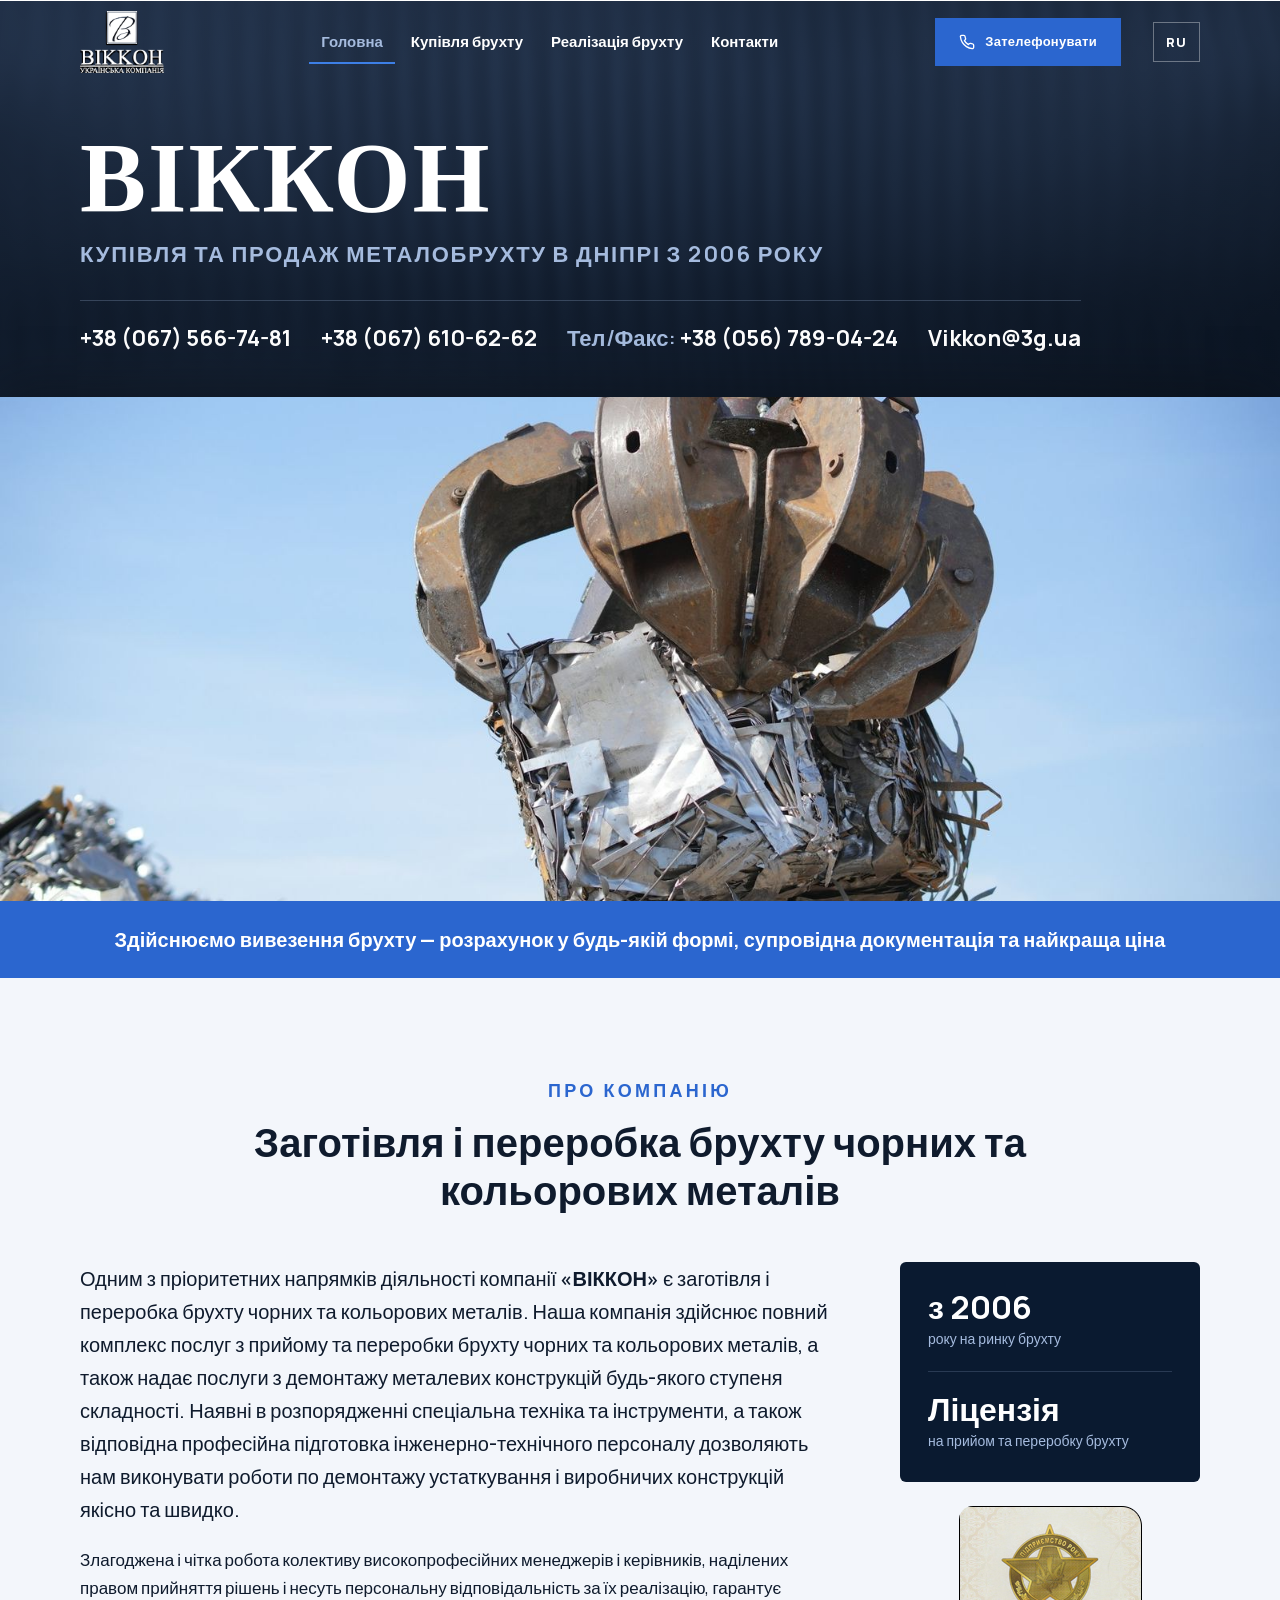
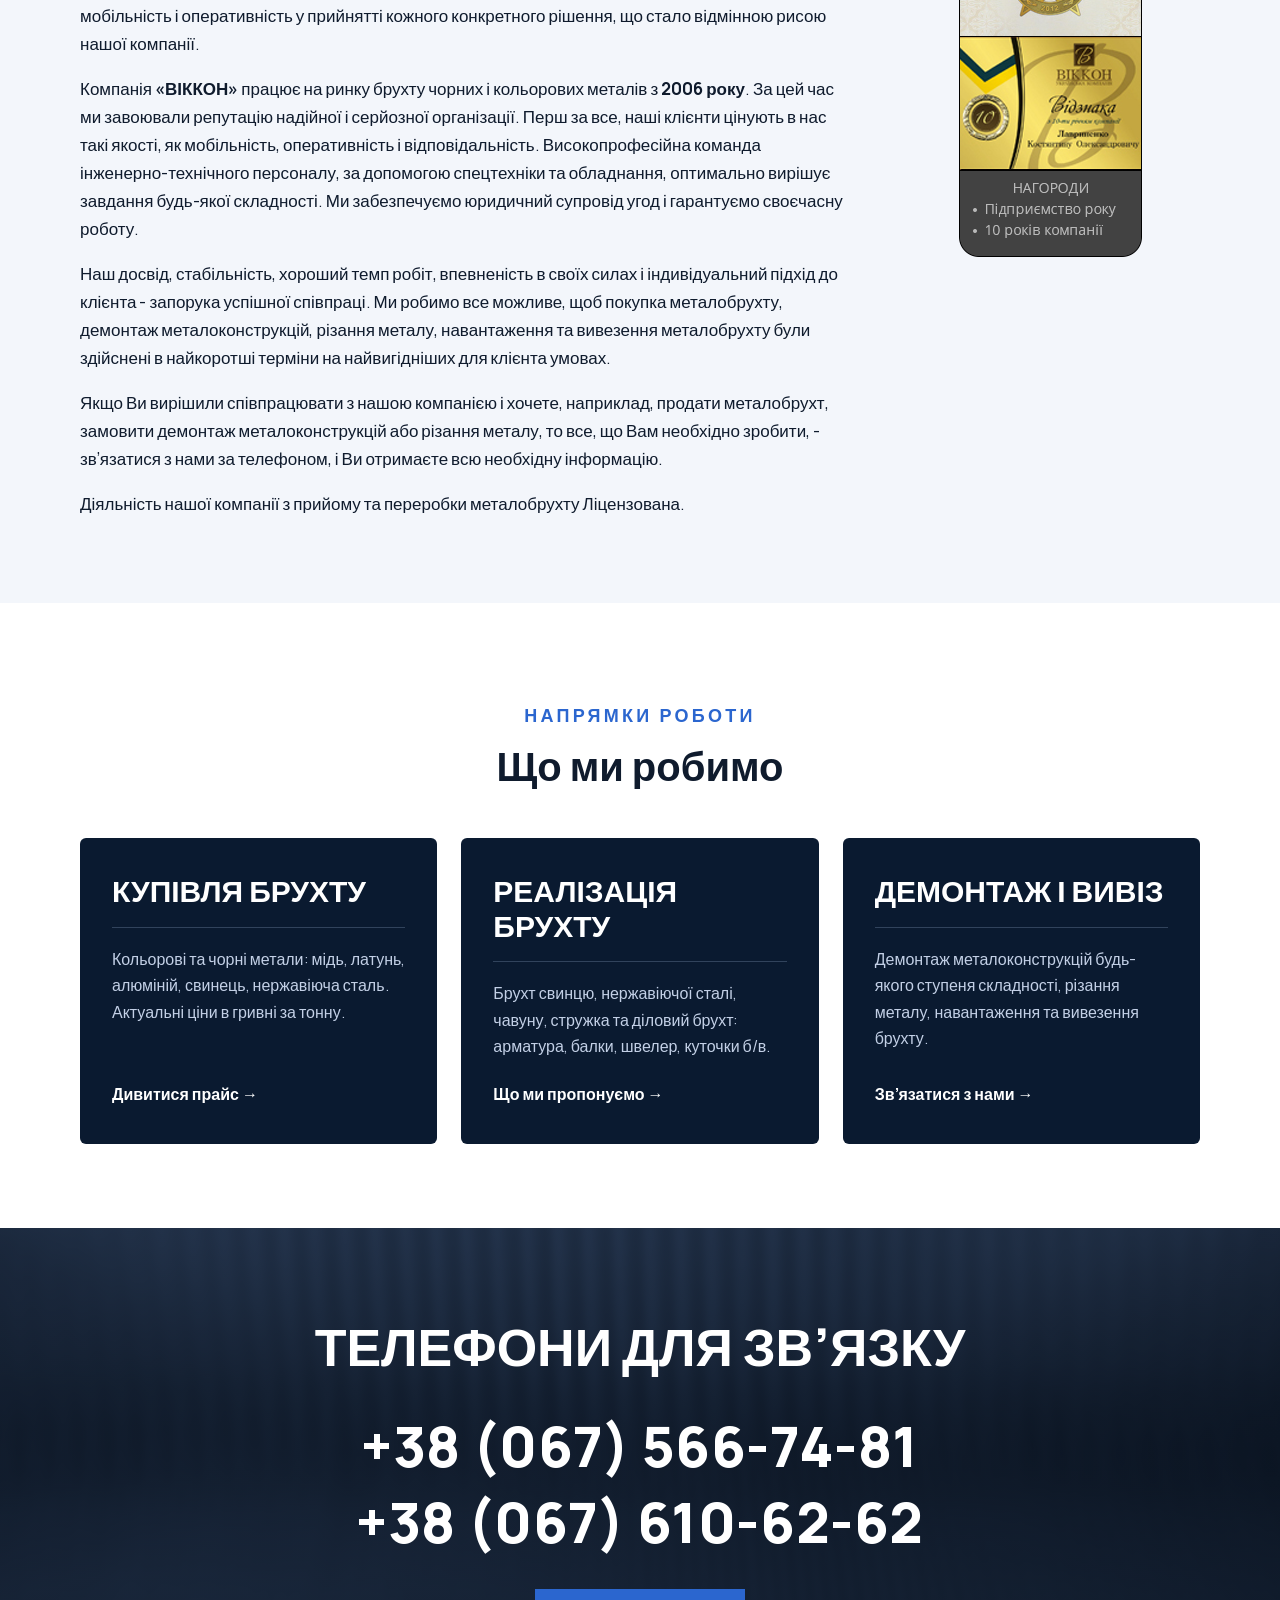
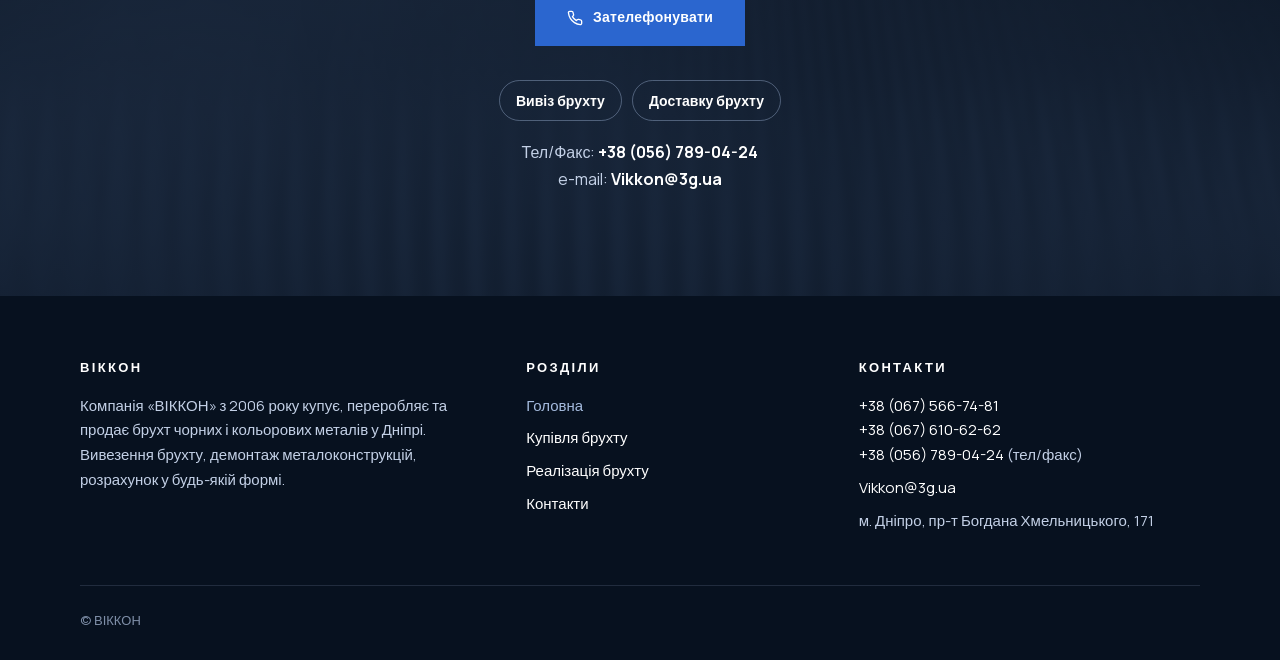
==== index.html @ 7066881e "Новый дизайн сайта и русская версия - Тёмно-синяя шапка и первый экран на всю высоту окна, металличе" ====
<!DOCTYPE html>
<html lang="uk">
<head>
	<meta charset="utf-8">
	<meta name="viewport" content="width=device-width, initial-scale=1, viewport-fit=cover">
	<meta name="theme-color" content="#07111f">
	<title>Купівля та продаж металобрухту в Дніпрі - компанія «ВІККОН» - Vikkon</title>
	<meta name="description" content="Компанія «ВІККОН» з 2006 року купує, переробляє та продає брухт чорних і кольорових металів у Дніпрі. Вивезення брухту, демонтаж металоконструкцій, розрахунок у будь-якій формі.">
	<link rel="alternate" hreflang="uk" href="./">
	<link rel="alternate" hreflang="ru" href="rus/">
	<link rel="icon" href="favicon.ico" type="image/x-icon">
	<link rel="preload" href="assets/fonts/manrope-cyrillic.woff2" as="font" type="font/woff2" crossorigin>
	<link rel="stylesheet" href="assets/css/style.css">
	<script>document.documentElement.classList.add('js');</script>
	<script src="assets/js/site.js" defer></script>
	<script src="assets/js/slideshow.js" defer></script>
</head>
<body id="top">
	<a class="skip-link" href="#content">Перейти до змісту</a>

	<header class="site-header">
		<div class="container nav">
			<a class="brand" href="./" title="Головна">
				<img src="assets/img/theme/logo-hd.png" width="476" height="352" alt="ВІККОН — на головну">
			</a>
			<nav class="site-nav" id="site-nav" aria-label="Головне меню">
				<ul>
					<li><a href="./" aria-current="page">Головна</a></li>
					<li><a href="ru/buy_scrap/">Купівля брухту</a></li>
					<li><a href="ru/scrap_implementation/">Реалізація брухту</a></li>
					<li><a href="ru/contacts/">Контакти</a></li>
				</ul>
			</nav>
			<a class="btn btn--sm nav-cta" href="tel:+380675667481"><svg width="16" height="16" viewBox="0 0 24 24" aria-hidden="true"><path d="M22 16.92v3a2 2 0 0 1-2.18 2 19.8 19.8 0 0 1-8.63-3.07 19.5 19.5 0 0 1-6-6A19.8 19.8 0 0 1 2.12 4.18 2 2 0 0 1 4.11 2h3a2 2 0 0 1 2 1.72c.13.96.36 1.9.7 2.81a2 2 0 0 1-.45 2.11L8.09 9.91a16 16 0 0 0 6 6l1.27-1.27a2 2 0 0 1 2.11-.45c.91.34 1.85.57 2.81.7A2 2 0 0 1 22 16.92z" fill="none" stroke="currentColor" stroke-width="2" stroke-linecap="round" stroke-linejoin="round"/></svg> Зателефонувати</a>
			<a class="lang" href="rus/" lang="ru" hreflang="ru" aria-label="Русская версия сайта">RU</a>
			<button class="nav-toggle" type="button" aria-expanded="false" aria-controls="site-nav" aria-label="Меню"><span></span></button>
		</div>
	</header>

	<main id="content" tabindex="-1">

		<section class="hero metal" aria-labelledby="hero-title">
			<div class="container hero-main">
				<div class="hero-text">
					<h1 id="hero-title">
						<span class="hero-name">ВІККОН</span>
						<span class="hero-kicker">Купівля та продаж металобрухту в Дніпрі з 2006 року</span>
					</h1>
					<ul class="hero-contacts">
						<li><a href="tel:+380675667481">+38 (067) 566-74-81</a></li>
						<li><a href="tel:+380676106262">+38 (067) 610-62-62</a></li>
						<li><span>Тел/Факс:</span> <a href="tel:+380567890424">+38 (056) 789-04-24</a></li>
						<li><a href="mailto:Vikkon@3g.ua">Vikkon@3g.ua</a></li>
					</ul>
				</div>
			</div>
			<div class="hero-visual">
				<div id="img_top_content" aria-hidden="true">
						<img src="assets/img/banners/slide-1.jpg" width="1600" height="1067" alt="" class="active">
						<img src="assets/img/banners/slide-2.jpg" width="1600" height="1067" alt="">
						<img src="assets/img/banners/slide-3.jpg" width="1600" height="1067" alt="">
						<img src="assets/img/banners/slide-4.jpg" width="1600" height="1067" alt="">
						<img src="assets/img/banners/slide-5.jpg" width="1600" height="1067" alt="">
						<img src="assets/img/banners/slide-6.jpg" width="1600" height="1067" alt="">
						<img src="assets/img/banners/slide-7.jpg" width="1600" height="1067" alt="">
				</div>
			</div>
		</section>

		<div class="note-band">
			<div class="container">Здійснюємо вивезення брухту — розрахунок у будь-якій формі, супровідна документація та найкраща ціна</div>
		</div>


		<section class="section section--soft" aria-labelledby="about-title">
			<div class="container">
				<div class="section-title">
					<p class="eyebrow">Про компанію</p>
					<h2 id="about-title">Заготівля і переробка брухту чорних та кольорових металів</h2>
				</div>
				<div class="about">
					<div class="about__text">
						<p>Одним з пріоритетних напрямків діяльності компанії <strong>«ВІККОН»</strong> є заготівля і переробка брухту чорних та кольорових металів. Наша компанія здійснює повний комплекс послуг з прийому та переробки брухту чорних та кольорових металів, а також надає послуги з демонтажу металевих конструкцій будь-якого ступеня складності. Наявні в розпорядженні спеціальна техніка та інструменти, а також відповідна професійна підготовка інженерно-технічного персоналу дозволяють нам виконувати роботи по демонтажу устаткування і виробничих конструкцій якісно та швидко.</p>

						<p>Злагоджена і чітка робота колективу високопрофесійних менеджерів і керівників, наділених правом прийняття рішень і несуть персональну відповідальність за їх реалізацію, гарантує мобільність і оперативність у прийнятті кожного конкретного рішення, що стало відмінною рисою нашої компанії.</p>

						<p>Компанія <strong>«ВІККОН»</strong> працює на ринку брухту чорних і кольорових металів з <strong>2006 року</strong>. За цей час ми завоювали репутацію надійної і серйозної організації. Перш за все, наші клієнти цінують в нас такі якості, як мобільність, оперативність і відповідальність. Високопрофесійна команда інженерно-технічного персоналу, за допомогою спецтехніки та обладнання, оптимально вирішує завдання будь-якої складності. Ми забезпечуємо юридичний супровід угод і гарантуємо своєчасну роботу.</p>

						<p>Наш досвід, стабільність, хороший темп робіт, впевненість в своїх силах і індивідуальний підхід до клієнта - запорука успішної співпраці. Ми робимо все можливе, щоб покупка металобрухту, демонтаж металоконструкцій, різання металу, навантаження та вивезення металобрухту були здійснені в найкоротші терміни на найвигідніших для клієнта умовах.</p>

						<p>Якщо Ви вирішили співпрацювати з нашою компанією і хочете, наприклад, продати металобрухт, замовити демонтаж металоконструкцій або різання металу, то все, що Вам необхідно зробити, - зв’язатися з нами за телефоном, і Ви отримаєте всю необхідну інформацію.</p>

						<p>Діяльність нашої компанії з прийому та переробки металобрухту Ліцензована.</p>
					</div>

					<div class="about__side">
						<ul class="facts">
							<li><b>з 2006</b><span>року на ринку брухту</span></li>
							<li><b>Ліцензія</b><span>на прийом та переробку брухту</span></li>
						</ul>
						<section aria-labelledby="awards-title">
							<h3 class="visually-hidden" id="awards-title">Нагороди</h3>
							<p class="awards"><button class="zoom" type="button" data-full="assets/img/theme/awards-hd.png" aria-label="Відкрити нагороди на весь екран"><img src="assets/img/theme/contact3.png" width="183" height="351" alt="Нагороди: «Підприємство року» та відзнака «10 років компанії»" loading="lazy"></button></p>
						</section>
					</div>
				</div>
			</div>
		</section>

		<section class="section" aria-labelledby="services-title">
			<div class="container">
				<div class="section-title">
					<p class="eyebrow">Напрямки роботи</p>
					<h2 id="services-title">Що ми робимо</h2>
				</div>
				<ul class="services">
					<li class="service">
						<h3>Купівля брухту</h3>
						<p>Кольорові та чорні метали: мідь, латунь, алюміній, свинець, нержавіюча сталь. Актуальні ціни в гривні за тонну.</p>
						<a href="ru/buy_scrap/">Дивитися прайс</a>
					</li>
					<li class="service">
						<h3>Реалізація брухту</h3>
						<p>Брухт свинцю, нержавіючої сталі, чавуну, стружка та діловий брухт: арматура, балки, швелер, куточки б/в.</p>
						<a href="ru/scrap_implementation/">Що ми пропонуємо</a>
					</li>
					<li class="service">
						<h3>Демонтаж і вивіз</h3>
						<p>Демонтаж металоконструкцій будь-якого ступеня складності, різання металу, навантаження та вивезення брухту.</p>
						<a href="ru/contacts/">Зв’язатися з нами</a>
					</li>
				</ul>
			</div>
		</section>

		<section class="cta metal" id="contact" aria-labelledby="cta-title">
			<div class="container">
				<h2 id="cta-title">Телефони для зв’язку</h2>
				<ul class="cta-phones">
					<li><a href="tel:+380675667481">+38 (067) 566-74-81</a></li>
					<li><a href="tel:+380676106262">+38 (067) 610-62-62</a></li>
				</ul>
				<p><a class="btn" href="tel:+380675667481"><svg width="16" height="16" viewBox="0 0 24 24" aria-hidden="true"><path d="M22 16.92v3a2 2 0 0 1-2.18 2 19.8 19.8 0 0 1-8.63-3.07 19.5 19.5 0 0 1-6-6A19.8 19.8 0 0 1 2.12 4.18 2 2 0 0 1 4.11 2h3a2 2 0 0 1 2 1.72c.13.96.36 1.9.7 2.81a2 2 0 0 1-.45 2.11L8.09 9.91a16 16 0 0 0 6 6l1.27-1.27a2 2 0 0 1 2.11-.45c.91.34 1.85.57 2.81.7A2 2 0 0 1 22 16.92z" fill="none" stroke="currentColor" stroke-width="2" stroke-linecap="round" stroke-linejoin="round"/></svg> Зателефонувати</a></p>
				<div class="cta-extra">
					<p class="visually-hidden">Додатково надаємо:</p>
					<ul class="chips" aria-label="Додатково надаємо">
						<li>Вивіз брухту</li>
						<li>Доставку брухту</li>
					</ul>
					<p>Тел/Факс: <a href="tel:+380567890424">+38 (056) 789-04-24</a><br>
					e-mail: <a href="mailto:Vikkon@3g.ua">Vikkon@3g.ua</a></p>
				</div>
			</div>
		</section>
	</main>

	<footer class="site-footer">
		<div class="container">
			<div class="footer-grid">
				<div>
					<h2>ВІККОН</h2>
					<p>Компанія «ВІККОН» з 2006 року купує, переробляє та продає брухт чорних і кольорових металів у Дніпрі. Вивезення брухту, демонтаж металоконструкцій, розрахунок у будь-якій формі.</p>
				</div>
				<nav aria-label="Меню в підвалі">
					<h2>Розділи</h2>
					<ul>
						<li><a href="./" aria-current="page">Головна</a></li>
						<li><a href="ru/buy_scrap/">Купівля брухту</a></li>
						<li><a href="ru/scrap_implementation/">Реалізація брухту</a></li>
						<li><a href="ru/contacts/">Контакти</a></li>
					</ul>
				</nav>
				<div>
					<h2>Контакти</h2>
					<p><a href="tel:+380675667481">+38 (067) 566-74-81</a><br>
					<a href="tel:+380676106262">+38 (067) 610-62-62</a><br>
					<a href="tel:+380567890424">+38 (056) 789-04-24</a> (тел/факс)</p>
					<p><a href="mailto:Vikkon@3g.ua">Vikkon@3g.ua</a></p>
					<p>м. Дніпро, пр-т Богдана Хмельницького, 171</p>
				</div>
			</div>
			<div class="footer-bottom">
				<span>&copy; ВІККОН</span>
			</div>
		</div>
	</footer>

	<a class="to-top" href="#top" aria-label="Нагору"><span aria-hidden="true">&uarr;</span><span aria-hidden="true">Вгору</span></a>
</body>
</html>
---- assets/css/style.css ----
@charset "utf-8";
/*
 * ВІККОН — стили сайта.
 * Макет: тёмная шапка и hero, крупная типографика, карточки, тёмный блок
 * с телефонами и тёмный подвал. Палитра — фирменная синяя (из логотипа,
 * шапки и иконок старого сайта).
 */

/* ---------- Шрифт Manrope (самохостинг, переменный) ---------- */

@font-face {
	font-family: "Manrope";
	font-style: normal;
	font-weight: 400 800;
	font-display: swap;
	src: url(../fonts/manrope-cyrillic-ext.woff2) format("woff2");
	unicode-range: U+0460-052F, U+1C80-1C8A, U+20B4, U+2DE0-2DFF, U+A640-A69F, U+FE2E-FE2F;
}
@font-face {
	font-family: "Manrope";
	font-style: normal;
	font-weight: 400 800;
	font-display: swap;
	src: url(../fonts/manrope-cyrillic.woff2) format("woff2");
	unicode-range: U+0301, U+0400-045F, U+0490-0491, U+04B0-04B1, U+2116;
}
@font-face {
	font-family: "Manrope";
	font-style: normal;
	font-weight: 400 800;
	font-display: swap;
	src: url(../fonts/manrope-latin-ext.woff2) format("woff2");
	unicode-range: U+0100-02BA, U+02BD-02C5, U+02C7-02CC, U+02CE-02D7, U+02DD-02FF, U+0304, U+0308, U+0329, U+1D00-1DBF, U+1E00-1E9F, U+1EF2-1EFF, U+2020, U+20A0-20AB, U+20AD-20C0, U+2113, U+2C60-2C7F, U+A720-A7FF;
}
@font-face {
	font-family: "Manrope";
	font-style: normal;
	font-weight: 400 800;
	font-display: swap;
	src: url(../fonts/manrope-latin.woff2) format("woff2");
	unicode-range: U+0000-00FF, U+0131, U+0152-0153, U+02BB-02BC, U+02C6, U+02DA, U+02DC, U+0304, U+0308, U+0329, U+2000-206F, U+20AC, U+2122, U+2191, U+2193, U+2212, U+2215, U+FEFF, U+FFFD;
}

/* ---------- Переменные ---------- */

:root {
	--navy-950: #07111f;
	--navy-900: #0a1a30;
	--navy-800: #0d203f;
	--navy-700: #16315a;
	--blue-600: #2b66cf;
	--blue-500: #3d7fe6;
	--blue-300: #a5bbde;
	--blue-100: #e6eefb;
	--ink: #0f1b2d;
	--muted: #55657c;
	--line: #dbe3ef;
	--soft: #f3f6fb;
	--white: #fff;
	--radius: 6px;
	--container: 1120px;
	--header-h: 84px;
	--font: "Manrope", "Segoe UI", Roboto, "Helvetica Neue", Arial, sans-serif;
}

/* ---------- База ---------- */

*,
*::before,
*::after {
	box-sizing: border-box;
}

html {
	scroll-behavior: smooth;
	scroll-padding-top: 90px;
	-webkit-text-size-adjust: 100%;
}

body {
	margin: 0;
	background: var(--white);
	color: var(--ink);
	font-family: var(--font);
	font-size: 16px;
	line-height: 1.65;
}

img {
	max-width: 100%;
	height: auto;
	border: 0;
}

a {
	color: var(--blue-600);
	text-decoration: none;
}
a:hover {
	color: var(--navy-700);
}

h1,
h2,
h3,
h4 {
	margin: 0;
	line-height: 1.2;
	font-weight: 800;
}

p {
	margin: 0 0 1em;
}

ul {
	margin: 0;
	padding: 0;
}

:focus-visible {
	outline: 3px solid var(--blue-300);
	outline-offset: 2px;
}

.container {
	width: 100%;
	max-width: calc(var(--container) + 40px);
	margin: 0 auto;
	padding: 0 20px;
}

.visually-hidden {
	position: absolute !important;
	width: 1px;
	height: 1px;
	margin: -1px;
	padding: 0;
	overflow: hidden;
	clip: rect(0 0 0 0);
	clip-path: inset(50%);
	white-space: nowrap;
	border: 0;
}

.skip-link {
	position: absolute;
	top: -100px;
	left: 10px;
	z-index: 200;
	padding: 8px 14px;
	background: var(--blue-600);
	color: #fff;
	font-size: 14px;
}
.skip-link:focus {
	top: 10px;
	color: #fff;
}

/* ---------- Кнопки ---------- */

.btn {
	display: inline-flex;
	align-items: center;
	gap: 10px;
	padding: 18px 30px;
	border: 2px solid var(--blue-600);
	border-radius: 0;
	background: var(--blue-600);
	color: #fff;
	font: inherit;
	font-size: 14px;
	font-weight: 700;
	letter-spacing: 0.02em;
	line-height: 1.2;
	text-align: center;
	cursor: pointer;
	transition: background 0.2s, border-color 0.2s, color 0.2s;
}
.btn:hover {
	border-color: var(--blue-500);
	background: var(--blue-500);
	color: #fff;
}
.btn--ghost {
	border-color: rgba(255, 255, 255, 0.35);
	background: transparent;
}
.btn--ghost:hover {
	border-color: #fff;
	background: rgba(255, 255, 255, 0.08);
}
.btn--sm {
	padding: 14px 22px;
	font-size: 13px;
}
.btn svg {
	flex: none;
}

/* ---------- Металлический паттерн (hero, шапка, блок с телефонами) ---------- */

/* Фото мятого металла: размыто, полупрозрачно и окрашено в синий тон сайта.
   Сам файл не меняется — всё делается слоями CSS. */
.metal {
	position: relative;
	isolation: isolate;
	overflow: hidden;
	background: var(--navy-950);
}
.metal::before,
.metal::after {
	content: "";
	position: absolute;
	inset: -14px;
	pointer-events: none;
}
.metal::before {
	z-index: -2;
	background: url(../img/theme/metal-pattern.jpg) center / cover no-repeat;
	/* серое фото → синий тон сайта, лёгкое размытие */
	filter: blur(4px) grayscale(1) sepia(1) hue-rotate(178deg) saturate(1.7) brightness(0.85);
	opacity: 0.34;
}
.metal::after {
	z-index: -1;
	background: linear-gradient(180deg, rgba(7, 17, 31, 0.25), rgba(7, 17, 31, 0.6));
}
.metal > .container {
	position: relative;
}
/* В первом экране паттерн гаснет по мере прокрутки (--scroll: 0 → 1 ставит site.js) */
.hero.metal::before,
.page-hero.metal::before {
	opacity: calc(0.34 * (1 - var(--scroll, 0)));
}

/* ---------- Шапка ---------- */

/* Вверху страницы шапка прозрачная — под ней виден паттерн первого экрана;
   при прокрутке заливается фоном сайта. Без JS — сразу залита. */
.js {
	--scroll: 0;
}
.site-header {
	position: sticky;
	top: 0;
	z-index: 100;
	background: rgb(7 17 31 / var(--scroll, 1));
	border-bottom: 1px solid rgb(165 187 222 / calc(0.14 * var(--scroll, 1)));
}
.site-header.menu-open {
	background: var(--navy-950);
}

.nav {
	display: flex;
	align-items: center;
	gap: 22px;
	min-height: var(--header-h);
}

.brand {
	display: block;
	flex: none;
	line-height: 0;
}
.brand img {
	display: block;
	width: 84px;
	height: auto;
}

.site-nav {
	margin-inline: auto;
}
.site-nav ul {
	display: flex;
	gap: 4px;
	list-style: none;
}
.site-nav a {
	display: block;
	padding: 10px 12px;
	color: #fff;
	font-size: 15px;
	font-weight: 600;
	white-space: nowrap;
}
.site-nav a:hover {
	color: var(--blue-300);
}
.site-nav a[aria-current="page"] {
	color: var(--blue-300);
	box-shadow: inset 0 -2px 0 var(--blue-500);
}

/* Кнопка языка: одна кнопка с другим языком (на UA-странице — RU и наоборот).
   На широких экранах стоит отдельно в самом правом углу окна. */
.lang {
	display: inline-flex;
	flex: none;
	align-items: center;
	justify-content: center;
	min-width: 46px;
	height: 40px;
	margin-left: 10px;
	padding: 0 12px;
	border: 1px solid rgba(255, 255, 255, 0.35);
	color: #fff;
	font-size: 13px;
	font-weight: 800;
	letter-spacing: 0.08em;
	line-height: 1;
	transition: background 0.2s, color 0.2s, border-color 0.2s;
}
.lang:hover {
	border-color: #fff;
	background: #fff;
	color: var(--navy-950);
}
@media (min-width: 1360px) {
	.lang {
		position: absolute;
		top: 50%;
		right: max(24px, env(safe-area-inset-right));
		margin: 0;
		transform: translateY(-50%);
	}
}

.nav-toggle {
	display: none;
	flex: none;
	width: 46px;
	height: 46px;
	padding: 0;
	border: 1px solid rgba(255, 255, 255, 0.25);
	background: transparent;
	color: #fff;
	cursor: pointer;
}
.nav-toggle span,
.nav-toggle span::before,
.nav-toggle span::after {
	display: block;
	width: 20px;
	height: 2px;
	margin: 0 auto;
	background: currentColor;
	transition: transform 0.2s, opacity 0.2s;
}
.nav-toggle span {
	position: relative;
}
.nav-toggle span::before,
.nav-toggle span::after {
	content: "";
	position: absolute;
	left: 0;
}
.nav-toggle span::before {
	top: -7px;
}
.nav-toggle span::after {
	top: 7px;
}
.nav-toggle[aria-expanded="true"] span {
	background: transparent;
}
.nav-toggle[aria-expanded="true"] span::before {
	top: 0;
	transform: rotate(45deg);
}
.nav-toggle[aria-expanded="true"] span::after {
	top: 0;
	transform: rotate(-45deg);
}

/* ---------- Hero (главная): первый экран на всю высоту окна ---------- */

/* Flex-колонка: текст по центру оставшегося места, слайдшоу прижато к низу.
   Шапка лежит поверх первого экрана, поэтому сверху — отступ на её высоту. */
.hero {
	display: flex;
	flex-direction: column;
	min-height: 100vh;
	min-height: 100dvh;
	margin-top: calc(-1 * var(--header-h));
	padding-top: var(--header-h);
	color: #fff;
}

.hero-main {
	display: flex;
	flex: 1;
	align-items: center;
	padding-block: clamp(12px, 3vh, 40px);
}

/* Название, подпись и контакты — слева, по центру свободного места по вертикали */
.hero-text {
	max-width: 100%;
}

.eyebrow {
	margin: 0 0 14px;
	color: var(--blue-300);
	font-size: 13px;
	font-weight: 700;
	letter-spacing: 0.18em;
	text-transform: uppercase;
}

.hero h1 {
	display: flex;
	flex-direction: column;
	gap: clamp(6px, 1.4vh, 16px);
}
.hero-name {
	font-family: Georgia, "Times New Roman", serif;
	font-size: clamp(44px, min(9vw, 11vh), 116px);
	font-weight: 700;
	letter-spacing: 0.02em;
	line-height: 1;
}
/* Подпись того же размера, что и номера телефонов ниже */
.hero-kicker,
.hero-contacts {
	font-size: clamp(16px, min(1.8vw, 2.6vh), 22px);
}
.hero-kicker {
	color: var(--blue-300);
	font-weight: 700;
	letter-spacing: 0.08em;
	line-height: 1.35;
	text-transform: uppercase;
}

.hero-contacts {
	display: flex;
	flex-wrap: wrap;
	gap: 4px 30px;
	margin-top: clamp(14px, 3.4vh, 38px);
	padding-top: clamp(12px, 2.4vh, 24px);
	border-top: 1px solid rgba(165, 187, 222, 0.25);
	list-style: none;
	line-height: 1.4;
}
.hero-contacts span {
	color: var(--blue-300);
	font-weight: 600;
}
.hero-contacts a {
	color: #fff;
	font-weight: 700;
	white-space: nowrap;
}
.hero-contacts a:hover {
	color: var(--blue-300);
}

/* Слайдшоу: на всю ширину страницы, прижато к низу экрана */
.hero-visual {
	flex: none;
	width: 100%;
}
#img_top_content {
	position: relative;
	width: 100%;
	height: 56vh;
	height: 56dvh;
	overflow: hidden;
	background: var(--navy-800);
	box-shadow: 0 -10px 50px rgba(0, 0, 0, 0.35);
}
#img_top_content img {
	position: absolute;
	inset: 0;
	z-index: 8;
	width: 100%;
	height: 100%;
	max-width: none;
	object-fit: cover;
	opacity: 0;
	transition: opacity 3s;
}
#img_top_content img.active {
	z-index: 10;
	opacity: 1;
}
#img_top_content img.last-active {
	z-index: 9;
}

/* ---------- Плашка-уведомление ---------- */

.note-band {
	padding: 22px 0;
	background: var(--blue-600);
	color: #fff;
	font-size: clamp(15px, 2vw, 20px);
	font-weight: 700;
	text-align: center;
}

/* ---------- Hero внутренних страниц ---------- */

.page-hero {
	margin-top: calc(-1 * var(--header-h));
	padding: calc(var(--header-h) + 56px) 0 56px;
	color: #fff;
}
.page-hero h1 {
	max-width: 860px;
	font-size: clamp(30px, 5vw, 52px);
	text-transform: uppercase;
}
.page-hero p {
	max-width: 680px;
	margin: 18px 0 0;
	color: var(--blue-300);
	font-size: 18px;
}

/* ---------- Секции ---------- */

.section {
	padding: 84px 0;
}
.section--soft {
	background: var(--soft);
}

.section-title {
	max-width: 780px;
	margin: 0 auto 48px;
	text-align: center;
}
.section-title .eyebrow {
	margin-bottom: 12px;
	color: var(--blue-600);
}
.section-title h2 {
	font-size: clamp(26px, 4vw, 40px);
}
.section-title p {
	margin: 14px 0 0;
	color: var(--muted);
	font-size: 18px;
}

/* Переваги */

.benefits {
	display: grid;
	grid-template-columns: repeat(4, 1fr);
	gap: 24px;
	list-style: none;
}
.benefit {
	display: flex;
	flex-direction: column;
	align-items: center;
	gap: 18px;
	padding: 34px 24px;
	background: #fff;
	border: 1px solid var(--line);
	border-radius: var(--radius);
	text-align: center;
	transition: border-color 0.2s, box-shadow 0.2s, transform 0.2s;
}
.benefit:hover {
	border-color: var(--blue-300);
	box-shadow: 0 14px 34px rgba(13, 32, 63, 0.1);
	transform: translateY(-3px);
}
.benefit__icon {
	display: grid;
	place-items: center;
	width: 84px;
	height: 84px;
	background: var(--blue-100);
	border-radius: 50%;
}
.benefit__icon img {
	display: block;
}
.benefit__text {
	margin: 0;
	font-size: 15px;
	font-weight: 800;
	line-height: 1.35;
	text-transform: uppercase;
}

/* Напрямки діяльності */

.services {
	display: grid;
	grid-template-columns: repeat(3, 1fr);
	gap: 24px;
	list-style: none;
}
.service {
	display: flex;
	flex-direction: column;
	padding: 36px 32px;
	background: var(--navy-900);
	border-radius: var(--radius);
	color: #fff;
}
.service h3 {
	margin-bottom: 18px;
	padding-bottom: 18px;
	border-bottom: 1px solid rgba(165, 187, 222, 0.25);
	font-size: clamp(24px, 2.4vw, 30px);
	line-height: 1.15;
	text-transform: uppercase;
}
.service p {
	margin: 0 0 22px;
	color: #c3d0e6;
}
.service a {
	margin-top: auto;
	color: #fff;
	font-weight: 700;
}
.service a::after {
	content: " \2192";
}
.service a:hover {
	color: var(--blue-300);
}

/* Про компанію */

.about {
	display: grid;
	grid-template-columns: minmax(0, 1fr) 300px;
	gap: 56px;
	align-items: start;
}
.about__text p {
	font-size: 17px;
}
.about__text p:first-child {
	font-size: 20px;
	font-weight: 500;
}
.about__text p:last-child {
	margin-bottom: 0;
}
.about__side {
	display: grid;
	gap: 24px;
}
.facts {
	padding: 28px;
	background: var(--navy-900);
	border-radius: var(--radius);
	color: #fff;
	list-style: none;
}
.facts li + li {
	margin-top: 20px;
	padding-top: 20px;
	border-top: 1px solid rgba(165, 187, 222, 0.2);
}
.facts b {
	display: block;
	font-size: 32px;
	line-height: 1.1;
}
.facts span {
	color: var(--blue-300);
	font-size: 14px;
}
.awards {
	margin: 0;
	text-align: center;
}
.awards img {
	display: block;
	margin: 0 auto;
	border-radius: 14px;
}

/* Картинка, которая открывается на весь экран */
.zoom {
	display: inline-block;
	padding: 0;
	border: 0;
	background: none;
	border-radius: 14px;
	cursor: zoom-in;
	transition: transform 0.2s, box-shadow 0.2s;
}
.zoom:hover {
	box-shadow: 0 14px 34px rgba(13, 32, 63, 0.25);
	transform: translateY(-3px);
}
.lightbox {
	position: fixed;
	inset: 0;
	z-index: 300;
	display: flex;
	align-items: center;
	justify-content: center;
	padding: 20px;
	border: 0;
	background: rgba(7, 17, 31, 0.92);
	cursor: zoom-out;
}
.lightbox[hidden] {
	display: none;
}
.lightbox img {
	display: block;
	max-width: 100%;
	max-height: 100%;
	width: auto;
	height: auto;
	border-radius: 14px;
}

/* ---------- Блок с телефонами ---------- */

.cta {
	padding: 88px 0;
	color: #fff;
	text-align: center;
}
.cta h2 {
	font-size: clamp(28px, 5vw, 52px);
	text-transform: uppercase;
}
.cta-phones {
	margin: 30px 0;
	list-style: none;
}
.cta-phones a {
	color: #fff;
	font-size: clamp(28px, 6vw, 56px);
	font-weight: 800;
	line-height: 1.35;
	letter-spacing: 0.01em;
}
.cta-phones a:hover {
	color: var(--blue-300);
}
.cta-extra {
	margin: 34px auto 0;
	max-width: 640px;
	color: #c3d0e6;
	font-size: 16px;
}
.cta-extra a {
	color: #fff;
	font-weight: 700;
}
.cta-extra a:hover {
	color: var(--blue-300);
}
.chips {
	display: flex;
	flex-wrap: wrap;
	justify-content: center;
	gap: 10px;
	margin: 0 0 18px;
	list-style: none;
}
.chips li {
	padding: 8px 16px;
	border: 1px solid rgba(165, 187, 222, 0.4);
	border-radius: 100px;
	color: #fff;
	font-size: 14px;
	font-weight: 600;
}

/* ---------- Подвал ---------- */

.site-footer {
	padding: 64px 0 28px;
	background: var(--navy-950);
	color: #c3d0e6;
	font-size: 15px;
}
.footer-grid {
	display: grid;
	grid-template-columns: 1.4fr 1fr 1.2fr;
	gap: 48px;
	padding-bottom: 44px;
}
.site-footer h2 {
	margin-bottom: 18px;
	color: #fff;
	font-size: 13px;
	letter-spacing: 0.18em;
	text-transform: uppercase;
}
.site-footer p {
	margin: 0 0 8px;
}
.site-footer ul {
	list-style: none;
}
.site-footer li {
	margin: 0 0 8px;
}
.site-footer a {
	color: #fff;
}
.site-footer a:hover {
	color: var(--blue-300);
}
.site-footer a[aria-current="page"] {
	color: var(--blue-300);
}
.footer-bottom {
	display: flex;
	flex-wrap: wrap;
	justify-content: space-between;
	gap: 8px 24px;
	padding-top: 24px;
	border-top: 1px solid rgba(165, 187, 222, 0.16);
	color: #7f8fa8;
	font-size: 13px;
}
.footer-bottom a {
	color: #7f8fa8;
}
.footer-bottom a:hover {
	color: #fff;
}

/* Кнопка «вгору» */
.to-top {
	position: fixed;
	right: 22px;
	bottom: 22px;
	z-index: 90;
	display: flex;
	flex-direction: column;
	align-items: center;
	justify-content: center;
	width: 62px;
	height: 62px;
	background: var(--blue-600);
	color: #fff;
	font-size: 11px;
	font-weight: 700;
	line-height: 1.2;
	opacity: 0;
	visibility: hidden;
	transition: opacity 0.25s, visibility 0.25s, background 0.2s;
}
.to-top.show {
	opacity: 1;
	visibility: visible;
}
.to-top:hover {
	background: var(--blue-500);
	color: #fff;
}

/* ---------- Купівля брухту: прайс ---------- */

.price-meta {
	display: flex;
	flex-wrap: wrap;
	gap: 12px 28px;
	margin: 0 0 28px;
	padding: 18px 24px;
	background: var(--blue-600);
	border-radius: var(--radius);
	color: #fff;
	font-weight: 600;
}
.price-meta p {
	margin: 0;
}

.table-wrap {
	overflow-x: auto;
	border: 1px solid var(--line);
	border-radius: var(--radius);
}
.price-table {
	width: 100%;
	border-collapse: collapse;
	font-size: 17px;
}
.price-table th,
.price-table td {
	padding: 14px 24px;
	border-bottom: 1px solid var(--line);
	text-align: left;
}
.price-table thead th {
	background: var(--navy-900);
	color: #fff;
	font-size: 13px;
	letter-spacing: 0.1em;
	text-transform: uppercase;
}
.price-table thead th:last-child,
.price-table td {
	text-align: right;
}
.price-table td {
	font-variant-numeric: tabular-nums;
	font-weight: 800;
	white-space: nowrap;
}
.price-table tbody th[scope="row"] {
	font-weight: 500;
}
.price-table tbody tr:hover th[scope="row"],
.price-table tbody tr:hover td {
	background: var(--soft);
}
.price-table th[scope="colgroup"] {
	padding: 18px 24px;
	background: var(--blue-100);
	color: var(--navy-800);
	font-size: 18px;
	font-weight: 800;
}
.price-table .empty-row {
	display: none;
}
.price-table tr:last-child > * {
	border-bottom: 0;
}

.price-notes {
	margin-top: 28px;
	color: var(--muted);
}
.price-notes p {
	margin: 0 0 6px;
}
.price-note {
	color: var(--navy-800);
	font-weight: 800;
}
.price-actions {
	margin-top: 32px;
}

/* ---------- Реалізація брухту ---------- */

.lead-list {
	display: flex;
	flex-wrap: wrap;
	justify-content: center;
	gap: 10px;
	margin: 0 0 48px;
	list-style: none;
}
.lead-list li {
	padding: 10px 18px;
	background: var(--blue-100);
	border-radius: 100px;
	color: var(--navy-800);
	font-weight: 700;
	font-size: 15px;
}

.gallery {
	display: grid;
	grid-template-columns: repeat(4, 1fr);
	gap: 24px;
	list-style: none;
}
.gallery figure {
	margin: 0;
	overflow: hidden;
	background: #fff;
	border: 1px solid var(--line);
	border-radius: var(--radius);
}
.gallery img {
	display: block;
	width: 100%;
	aspect-ratio: 5 / 3;
	object-fit: cover;
}
.gallery figcaption {
	padding: 16px 18px;
	font-weight: 800;
	line-height: 1.35;
}

.prose {
	max-width: 820px;
}
.prose h2 {
	margin-bottom: 18px;
	font-size: clamp(26px, 4vw, 38px);
}
.prose p {
	font-size: 17px;
}

.products {
	display: grid;
	grid-template-columns: repeat(2, 1fr);
	gap: 24px;
	list-style: none;
}
.products li {
	display: grid;
	grid-template-columns: 1fr 150px;
	gap: 22px;
	align-items: center;
	padding: 24px;
	background: #fff;
	border: 1px solid var(--line);
	border-radius: var(--radius);
}
.products p {
	margin: 0 0 10px;
}
.products p:last-child {
	margin-bottom: 0;
}
.products img {
	display: block;
	width: 150px;
	height: 150px;
	object-fit: cover;
	border-radius: 4px;
}

/* ---------- Контакти ---------- */

.contact-cards {
	display: grid;
	grid-template-columns: repeat(3, 1fr);
	gap: 24px;
}
.contact-card {
	padding: 30px 28px;
	background: #fff;
	border: 1px solid var(--line);
	border-radius: var(--radius);
}
.contact-card h2,
.contact-card h3 {
	margin-bottom: 14px;
	color: var(--blue-600);
	font-size: 13px;
	letter-spacing: 0.16em;
	text-transform: uppercase;
}
.contact-card p,
.contact-card li {
	margin: 0 0 6px;
}
.contact-card ul {
	list-style: none;
}
.contact-card a {
	color: var(--ink);
	font-weight: 800;
	font-size: 19px;
}
.contact-card a:hover {
	color: var(--blue-600);
}
.contact-card .contact-card__next {
	margin-top: 22px;
}
.contact-card .contact-email-main a {
	font-size: 17px;
}
.contact-card address {
	font-style: normal;
}

.location {
	display: grid;
	grid-template-columns: minmax(0, 340px) minmax(0, 1fr);
	gap: 40px;
	align-items: start;
	margin-top: 64px;
}
.location h2 {
	margin-bottom: 14px;
	font-size: clamp(24px, 3.4vw, 32px);
}
.location address {
	margin: 0 0 18px;
	font-style: normal;
	font-weight: 600;
}
.location ul {
	margin: 0 0 14px;
	list-style: none;
}
.location li {
	margin-bottom: 4px;
}
.location h3 {
	margin: 18px 0 6px;
	color: var(--blue-600);
	font-size: 13px;
	letter-spacing: 0.16em;
	text-transform: uppercase;
}
.location a {
	color: var(--ink);
	font-weight: 800;
}
.location a:hover {
	color: var(--blue-600);
}
.location__map {
	margin: 0;
	overflow: hidden;
	border: 1px solid var(--line);
	border-radius: var(--radius);
}
.location__map img {
	display: block;
	width: 100%;
}

/* ---------- Адаптив ---------- */

@media (max-width: 1000px) {
	.benefits {
		grid-template-columns: repeat(2, 1fr);
	}
	.gallery {
		grid-template-columns: repeat(2, 1fr);
	}
	.services {
		grid-template-columns: 1fr;
	}
	.about {
		grid-template-columns: 1fr;
		gap: 40px;
	}
	.about__side {
		grid-template-columns: 1fr 220px;
		align-items: start;
	}
	.contact-cards {
		grid-template-columns: 1fr;
	}
	.products {
		grid-template-columns: 1fr;
	}
	.footer-grid {
		grid-template-columns: 1fr 1fr;
	}
	.footer-grid > :first-child {
		grid-column: 1 / -1;
	}
}

/* Планшет и телефон: меню сворачивается, первый экран — в один столбец */
@media (max-width: 1040px) {
	:root {
		--header-h: 72px;
	}
	.nav {
		flex-wrap: wrap;
		gap: 0 12px;
	}
	.brand img {
		width: 68px;
	}
	.nav-cta {
		display: none;
	}
	.lang {
		margin-left: auto;
	}
	.site-nav {
		flex-basis: 100%;
		order: 5;
		margin: 0;
	}
	.site-nav ul {
		flex-direction: column;
		gap: 0;
		padding-bottom: 12px;
	}
	.site-nav a {
		padding: 14px 4px;
		border-top: 1px solid rgba(165, 187, 222, 0.14);
	}
	.site-nav a[aria-current="page"] {
		box-shadow: none;
	}

	.js .nav-toggle {
		display: block;
	}
	.js .site-nav {
		display: none;
	}
	.js .site-nav.open {
		display: block;
	}
}

@media (max-width: 900px) {
	.location {
		grid-template-columns: 1fr;
		gap: 24px;
		margin-top: 48px;
	}
}

@media (max-width: 640px) {
	.section {
		padding: 56px 0;
	}
	.cta {
		padding: 60px 0;
	}
	.page-hero {
		padding: calc(var(--header-h) + 36px) 0 40px;
	}
	.benefits,
	.gallery,
	.footer-grid {
		grid-template-columns: 1fr;
	}
	.about__side {
		grid-template-columns: 1fr;
	}
	.products li {
		grid-template-columns: 1fr;
	}
	.products img {
		order: -1;
		width: 100%;
		height: 200px;
	}
	.price-table {
		font-size: 15px;
	}
	.price-table th,
	.price-table td {
		padding: 12px 14px;
	}
	.price-table td {
		white-space: normal;
	}
	.price-table th[scope="colgroup"] {
		padding: 14px;
		font-size: 16px;
	}
	.btn {
		width: 100%;
		justify-content: center;
	}
	.eyebrow {
		margin-bottom: 10px;
		font-size: 11px;
	}
	.to-top {
		right: 12px;
		bottom: 12px;
		width: 52px;
		height: 52px;
	}
}

/* ---------- Доступность: меньше анимации ---------- */

@media (prefers-reduced-motion: reduce) {
	html {
		scroll-behavior: auto;
	}
	#img_top_content img,
	.benefit,
	.btn {
		transition: none;
	}
}
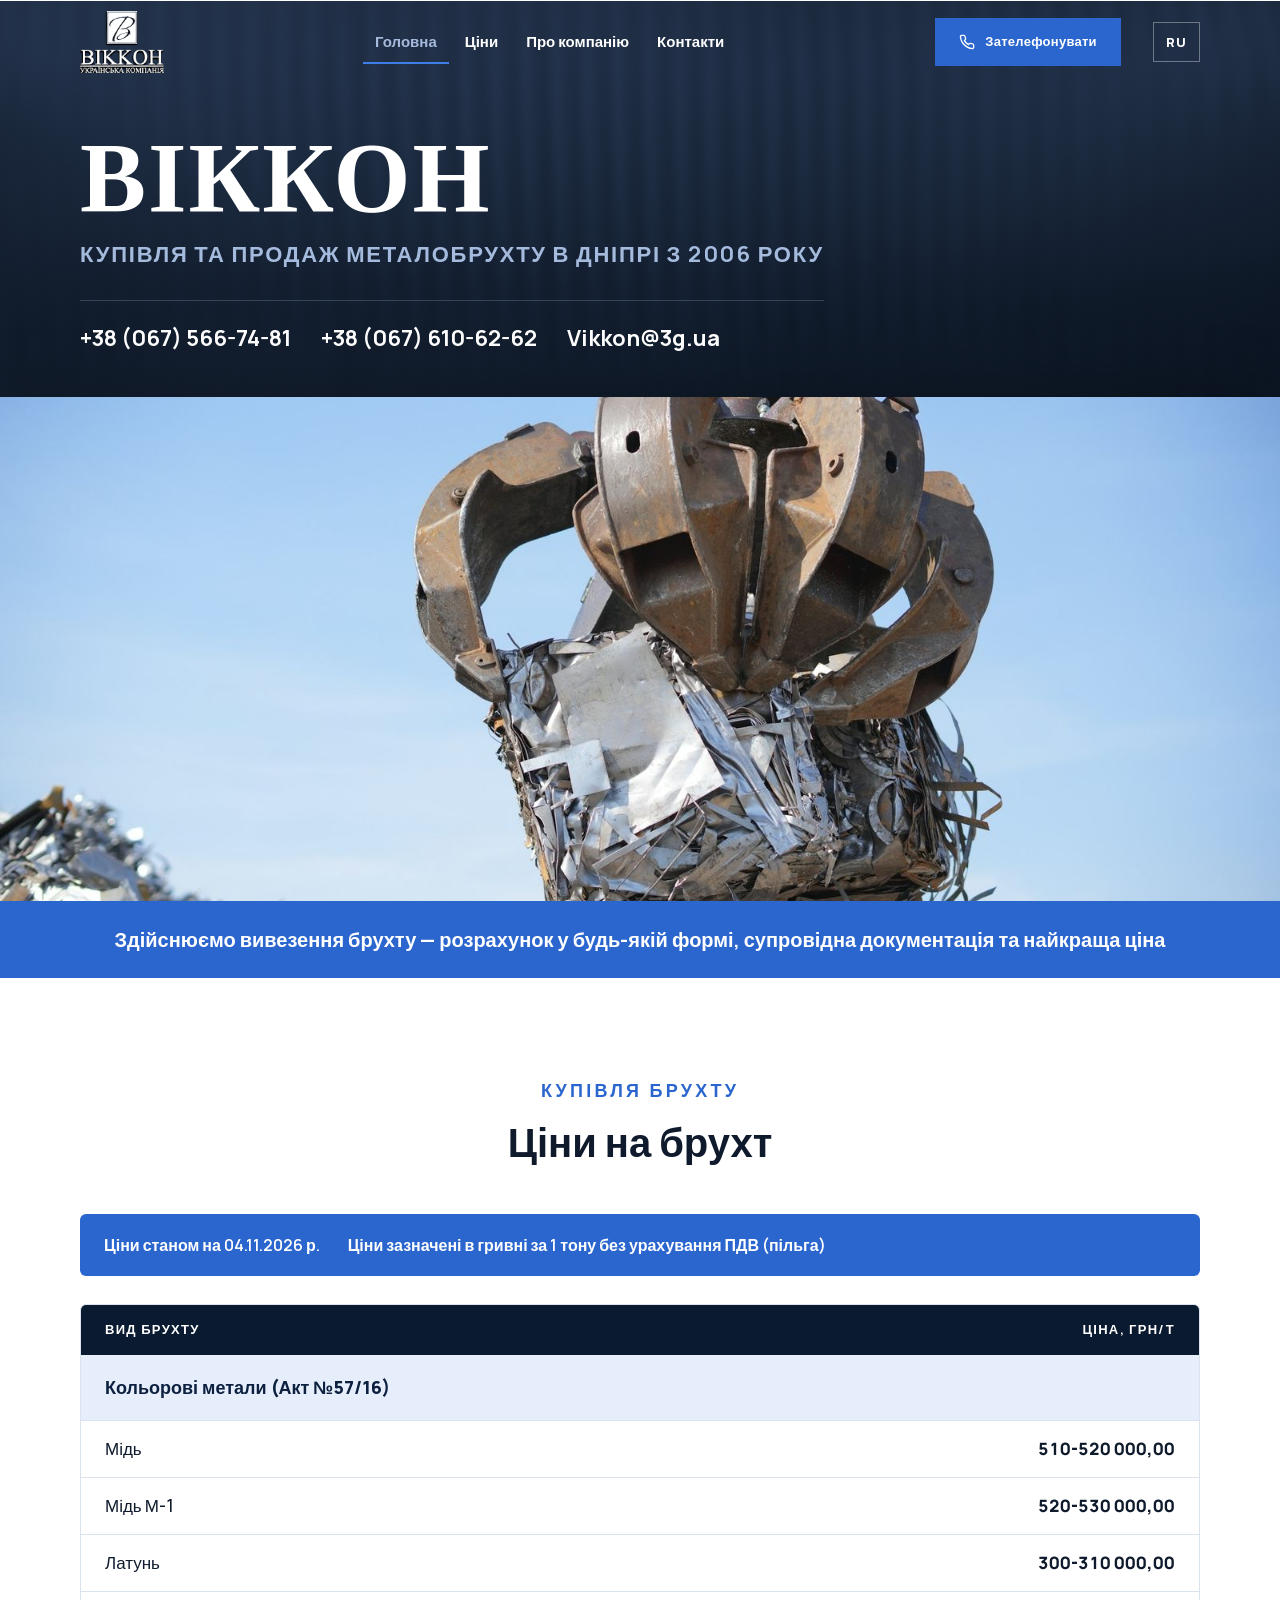
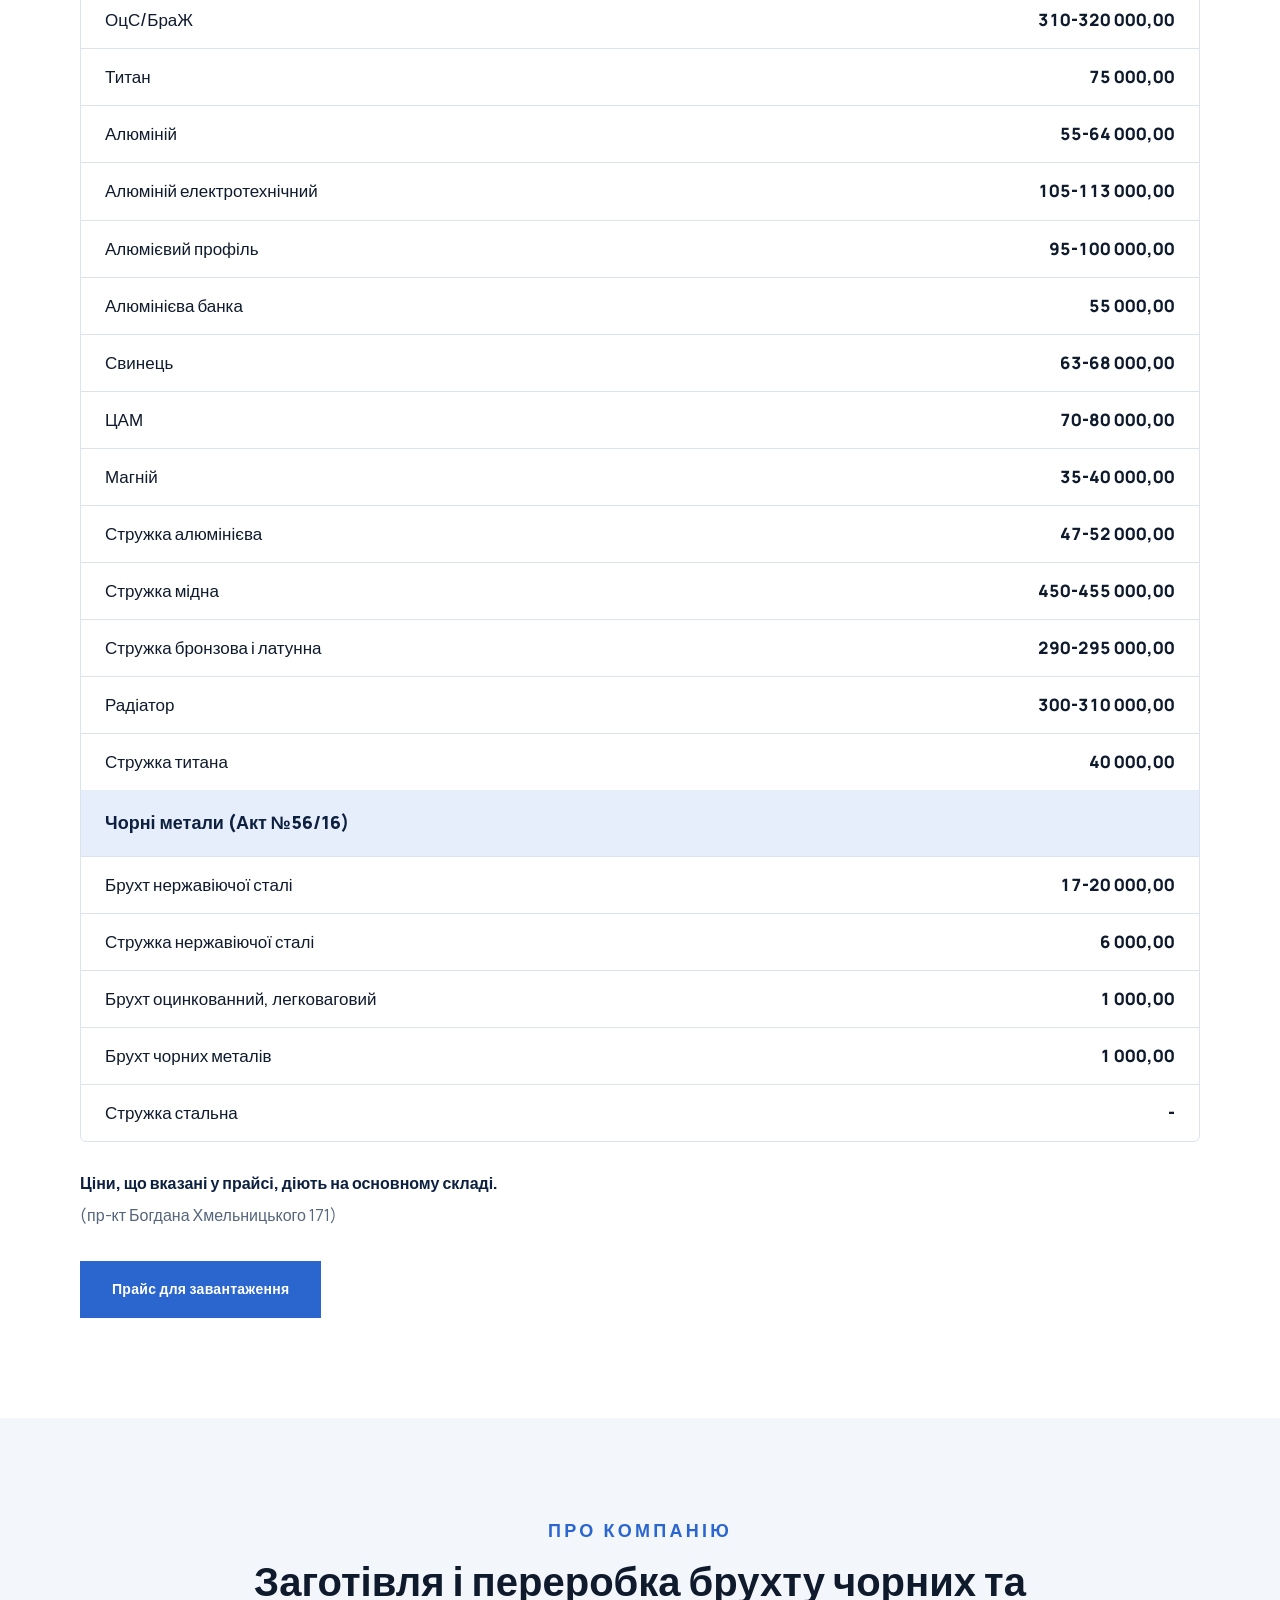
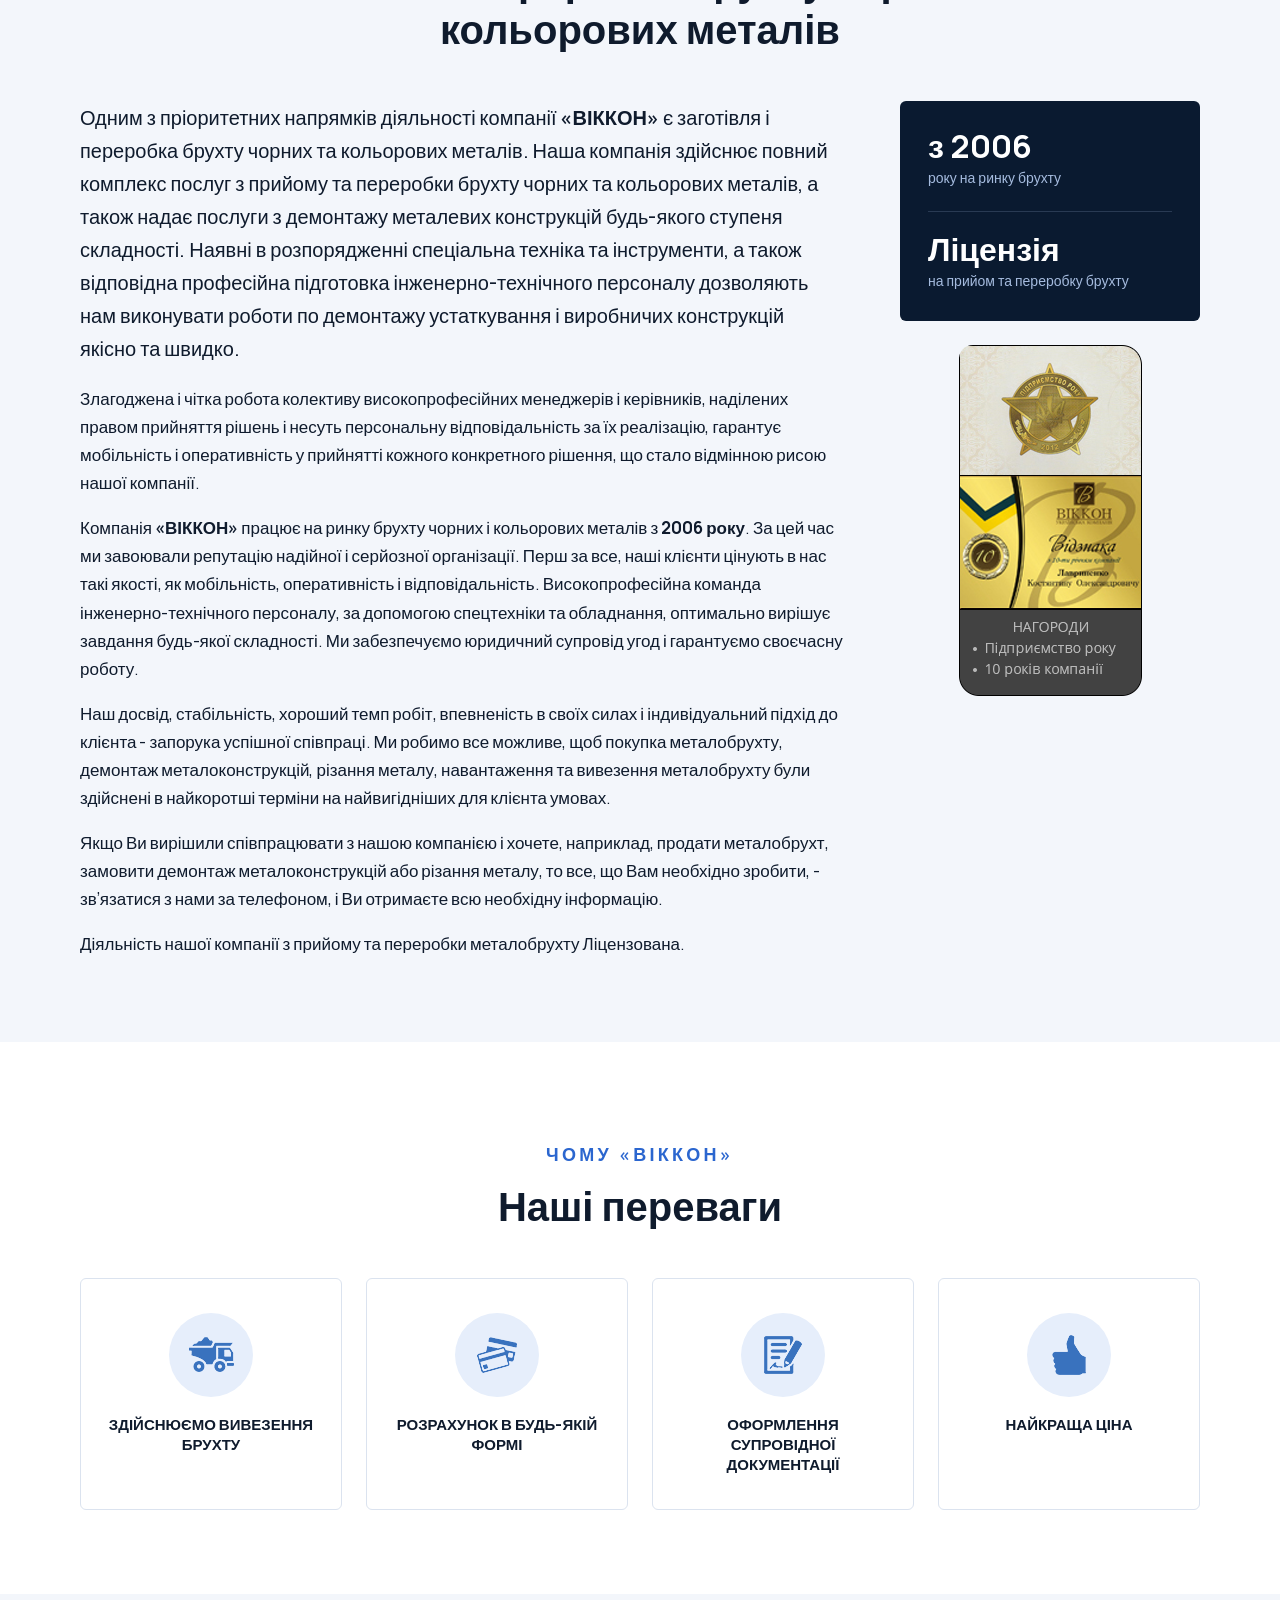
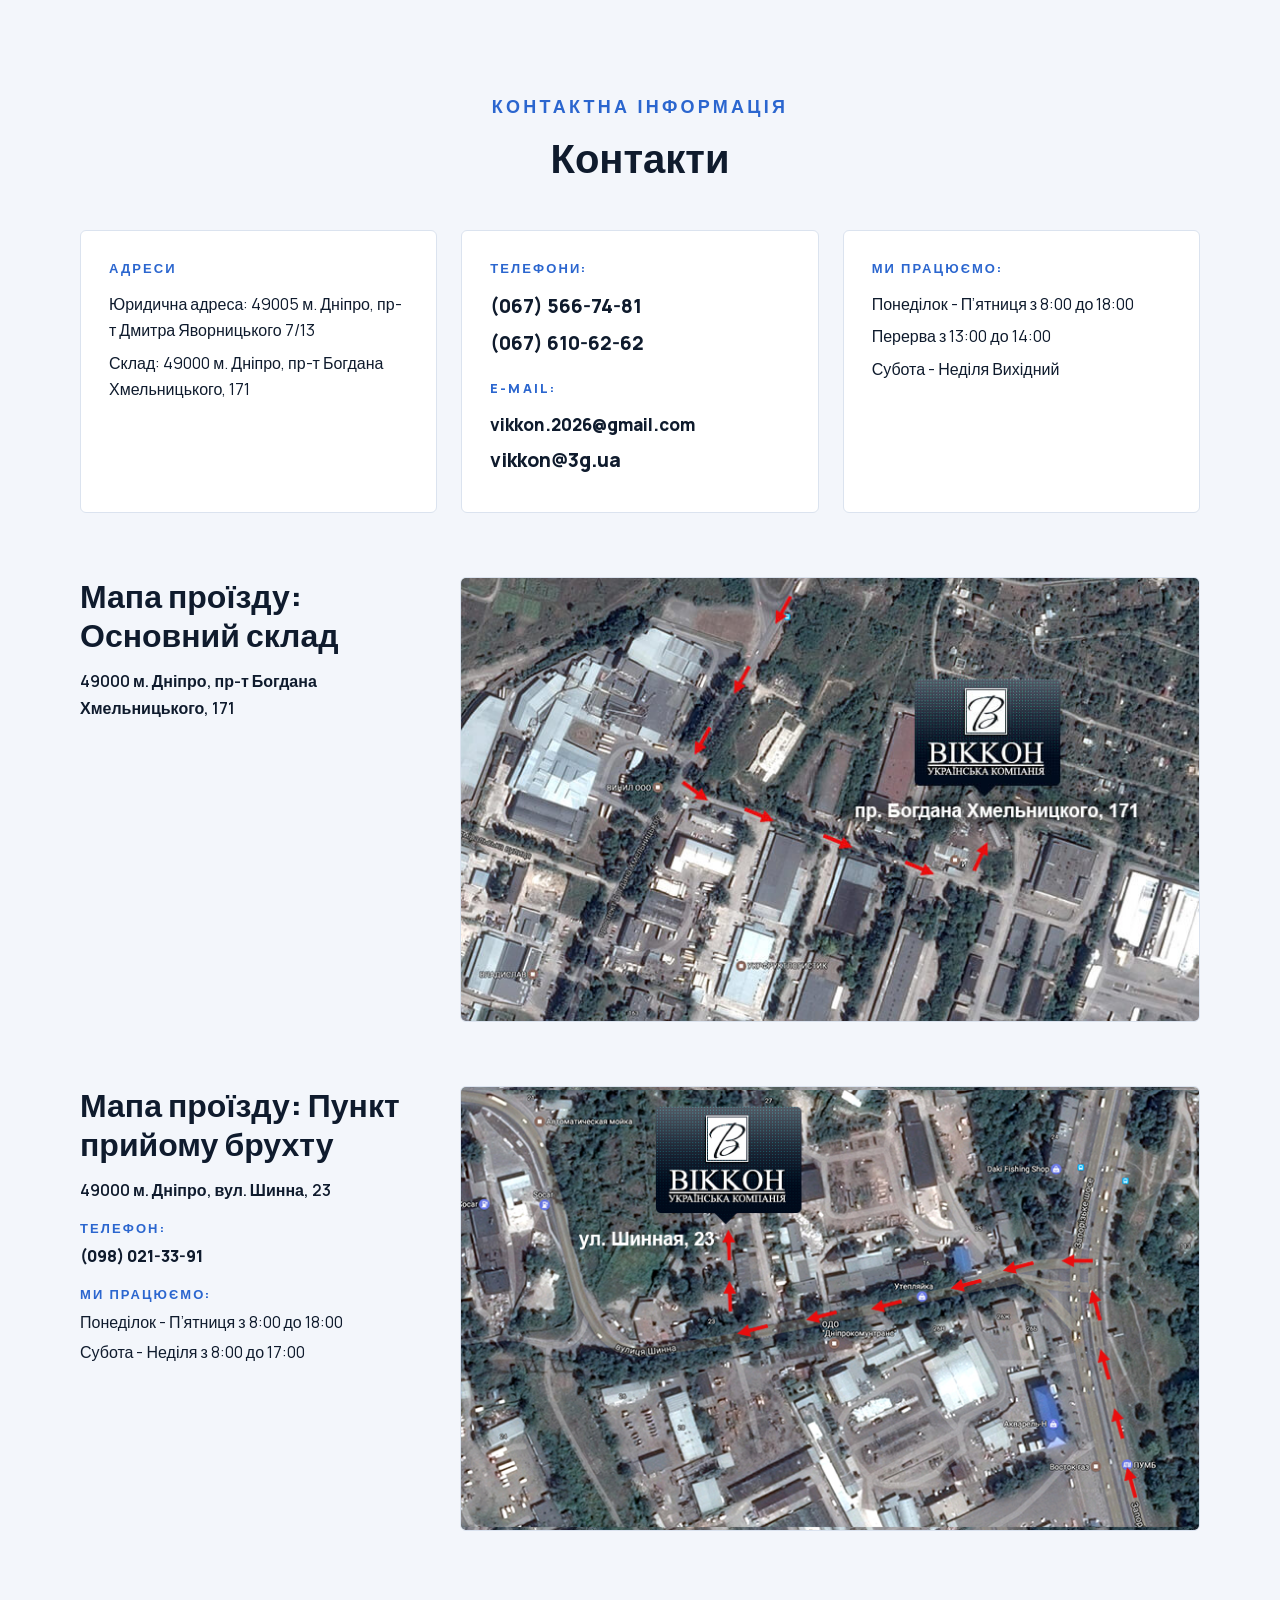
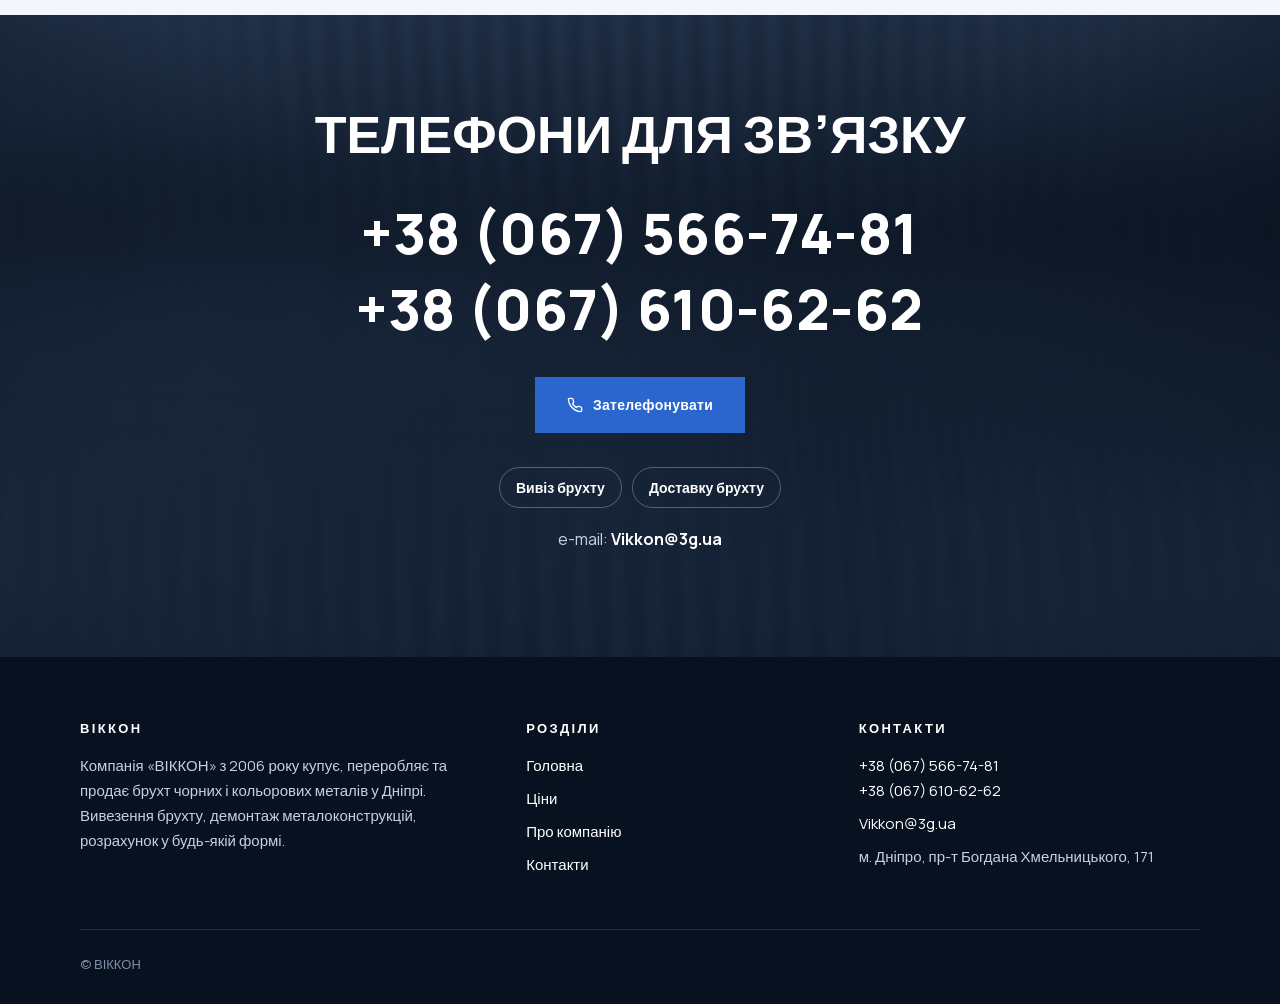
==== commit 947f2387: "Одностраничный сайт: меню ведёт к блокам страницы - Главная собрана в одну страницу: первый экран, ц" ====
--- a/index.html
+++ b/index.html
@@ -20,18 +20,18 @@
 
 	<header class="site-header">
 		<div class="container nav">
-			<a class="brand" href="./" title="Головна">
+			<a class="brand" href="#top" title="Головна">
 				<img src="assets/img/theme/logo-hd.png" width="476" height="352" alt="ВІККОН — на головну">
 			</a>
 			<nav class="site-nav" id="site-nav" aria-label="Головне меню">
 				<ul>
-					<li><a href="./" aria-current="page">Головна</a></li>
-					<li><a href="ru/buy_scrap/">Купівля брухту</a></li>
-					<li><a href="ru/scrap_implementation/">Реалізація брухту</a></li>
-					<li><a href="ru/contacts/">Контакти</a></li>
+					<li><a href="#top">Головна</a></li>
+					<li><a href="#prices">Ціни</a></li>
+					<li><a href="#about">Про компанію</a></li>
+					<li><a href="#contacts">Контакти</a></li>
 				</ul>
 			</nav>
-			<a class="btn btn--sm nav-cta" href="tel:+380675667481"><svg width="16" height="16" viewBox="0 0 24 24" aria-hidden="true"><path d="M22 16.92v3a2 2 0 0 1-2.18 2 19.8 19.8 0 0 1-8.63-3.07 19.5 19.5 0 0 1-6-6A19.8 19.8 0 0 1 2.12 4.18 2 2 0 0 1 4.11 2h3a2 2 0 0 1 2 1.72c.13.96.36 1.9.7 2.81a2 2 0 0 1-.45 2.11L8.09 9.91a16 16 0 0 0 6 6l1.27-1.27a2 2 0 0 1 2.11-.45c.91.34 1.85.57 2.81.7A2 2 0 0 1 22 16.92z" fill="none" stroke="currentColor" stroke-width="2" stroke-linecap="round" stroke-linejoin="round"/></svg> Зателефонувати</a>
+			<a class="btn btn--sm nav-cta" href="tel:+380675667481"><svg width="16" height="16" viewBox="0 0 24 24" aria-hidden="true"><path d="M22 16.92v3a2 2 0 0 1-2.18 2 19.8 19.8 0 0 1-8.63-3.07 19.5 19.5 0 0 1-6-6A19.8 19.8 0 0 1 2.12 4.18 2 2 0 0 1 4.11 2h3a2 2 0 0 1 2 1.72c.13.96.36 1.9.7 2.81a2 2 0 0 1-.45 2.11L8.09 9.91a16 16 0 0 0 6 6l1.27-1.27a2 2 0 0 1 2.11-.45c.91.34 1.85.57 2.81.7A2 2 0 0 1 22 16.92z" fill="none" stroke="currentColor" stroke-width="2" stroke-linecap="round" stroke-linejoin="round"/></svg> <span>Зателефонувати</span></a>
 			<a class="lang" href="rus/" lang="ru" hreflang="ru" aria-label="Русская версия сайта">RU</a>
 			<button class="nav-toggle" type="button" aria-expanded="false" aria-controls="site-nav" aria-label="Меню"><span></span></button>
 		</div>
@@ -49,7 +49,6 @@
 					<ul class="hero-contacts">
 						<li><a href="tel:+380675667481">+38 (067) 566-74-81</a></li>
 						<li><a href="tel:+380676106262">+38 (067) 610-62-62</a></li>
-						<li><span>Тел/Факс:</span> <a href="tel:+380567890424">+38 (056) 789-04-24</a></li>
 						<li><a href="mailto:Vikkon@3g.ua">Vikkon@3g.ua</a></li>
 					</ul>
 				</div>
@@ -71,8 +70,67 @@
 			<div class="container">Здійснюємо вивезення брухту — розрахунок у будь-якій формі, супровідна документація та найкраща ціна</div>
 		</div>
 
-
-		<section class="section section--soft" aria-labelledby="about-title">
+		<section class="section" id="prices" aria-labelledby="prices-title">
+			<div class="container">
+				<div class="section-title">
+					<p class="eyebrow">Купівля брухту</p>
+					<h2 id="prices-title">Ціни на брухт</h2>
+				</div>
+				<div class="price-meta">
+					<p>Ціни станом на <time datetime="2026-11-04">04.11.2026 р.</time></p>
+					<p>Ціни зазначені в гривні за 1 тону без урахування ПДВ (пільга)</p>
+				</div>
+
+				<div class="table-wrap">
+					<table class="price-table">
+						<caption class="visually-hidden">Ціни на брухт, грн за 1 тонну без ПДВ, станом на 04.11.2026</caption>
+						<thead>
+							<tr>
+								<th scope="col">Вид брухту</th>
+								<th scope="col">Ціна, грн/т</th>
+							</tr>
+						</thead>
+						<tbody>
+							<tr><th scope="colgroup" colspan="2">Кольорові метали (Акт №57/16)</th></tr>
+							<tr><th scope="row">Мідь</th><td>510-520 000,00</td></tr>
+							<tr><th scope="row">Мідь М-1</th><td>520-530 000,00</td></tr>
+							<tr><th scope="row">Латунь</th><td>300-310 000,00</td></tr>
+							<tr><th scope="row">ОцС/БраЖ</th><td>310-320 000,00</td></tr>
+							<tr><th scope="row">Титан</th><td>75 000,00</td></tr>
+							<tr><th scope="row">Алюміній</th><td>55-64 000,00</td></tr>
+							<tr><th scope="row">Алюміній електротехнічний</th><td>105-113 000,00</td></tr>
+							<tr><th scope="row">Алюмієвий профіль</th><td>95-100 000,00</td></tr>
+							<tr><th scope="row">Алюмінієва банка</th><td>55 000,00</td></tr>
+							<tr><th scope="row">Свинець</th><td>63-68 000,00</td></tr>
+							<tr><th scope="row">ЦАМ</th><td>70-80 000,00</td></tr>
+							<tr><th scope="row">Магній</th><td>35-40 000,00</td></tr>
+							<tr><th scope="row">Стружка алюмінієва</th><td>47-52 000,00</td></tr>
+							<tr><th scope="row">Стружка мідна</th><td>450-455 000,00</td></tr>
+							<tr><th scope="row">Стружка бронзова і латунна</th><td>290-295 000,00</td></tr>
+							<tr><th scope="row">Радіатор</th><td>300-310 000,00</td></tr>
+							<tr><th scope="row">Стружка титана</th><td>40 000,00</td></tr>
+						</tbody>
+						<tbody>
+							<tr><th scope="colgroup" colspan="2">Чорні метали (Акт №56/16)</th></tr>
+							<tr><th scope="row">Брухт нержавіючої сталі</th><td>17-20 000,00</td></tr>
+							<tr><th scope="row">Стружка нержавіючої сталі</th><td>6 000,00</td></tr>
+							<tr><th scope="row">Брухт оцинкованний, легковаговий</th><td>1 000,00</td></tr>
+							<tr><th scope="row">Брухт чорних металів</th><td>1 000,00</td></tr>
+							<tr><th scope="row">Стружка стальна</th><td><span aria-hidden="true">-</span><span class="visually-hidden">ціну не вказано</span></td></tr>
+						</tbody>
+					</table>
+				</div>
+
+				<div class="price-notes">
+					<p class="price-note">Ціни, що вказані у прайсі, діють на основному складі.</p>
+					<p>(пр-кт Богдана Хмельницького 171)</p>
+				</div>
+
+				<p class="price-actions"><a class="btn" href="docs/download/kp_11_01_2013.doc" download>Прайс для завантаження<span class="visually-hidden"> (файл DOC)</span></a></p>
+			</div>
+		</section>
+
+		<section class="section section--soft" id="about" aria-labelledby="about-title">
 			<div class="container">
 				<div class="section-title">
 					<p class="eyebrow">Про компанію</p>
@@ -107,33 +165,99 @@
 			</div>
 		</section>
 
-		<section class="section" aria-labelledby="services-title">
+		<section class="section" aria-labelledby="utp-title">
 			<div class="container">
 				<div class="section-title">
-					<p class="eyebrow">Напрямки роботи</p>
-					<h2 id="services-title">Що ми робимо</h2>
-				</div>
-				<ul class="services">
-					<li class="service">
-						<h3>Купівля брухту</h3>
-						<p>Кольорові та чорні метали: мідь, латунь, алюміній, свинець, нержавіюча сталь. Актуальні ціни в гривні за тонну.</p>
-						<a href="ru/buy_scrap/">Дивитися прайс</a>
+					<p class="eyebrow">Чому «ВІККОН»</p>
+					<h2 id="utp-title">Наші переваги</h2>
+				</div>
+				<ul class="benefits">
+					<li class="benefit">
+						<span class="benefit__icon"><img src="assets/img/theme/utp_1.png" width="45" height="35" alt=""></span>
+						<p class="benefit__text">Здійснюємо вивезення брухту</p>
 					</li>
-					<li class="service">
-						<h3>Реалізація брухту</h3>
-						<p>Брухт свинцю, нержавіючої сталі, чавуну, стружка та діловий брухт: арматура, балки, швелер, куточки б/в.</p>
-						<a href="ru/scrap_implementation/">Що ми пропонуємо</a>
+					<li class="benefit">
+						<span class="benefit__icon"><img src="assets/img/theme/utp_2.png" width="40" height="36" alt=""></span>
+						<p class="benefit__text">Розрахунок в будь-якій формі</p>
 					</li>
-					<li class="service">
-						<h3>Демонтаж і вивіз</h3>
-						<p>Демонтаж металоконструкцій будь-якого ступеня складності, різання металу, навантаження та вивезення брухту.</p>
-						<a href="ru/contacts/">Зв’язатися з нами</a>
+					<li class="benefit">
+						<span class="benefit__icon"><img src="assets/img/theme/utp_3.png" width="38" height="38" alt=""></span>
+						<p class="benefit__text">Оформлення супровідної документації</p>
+					</li>
+					<li class="benefit">
+						<span class="benefit__icon"><img src="assets/img/theme/utp_4.png" width="34" height="40" alt=""></span>
+						<p class="benefit__text">Найкраща ціна</p>
 					</li>
 				</ul>
 			</div>
 		</section>
 
-		<section class="cta metal" id="contact" aria-labelledby="cta-title">
+		<section class="section section--soft" id="contacts" aria-labelledby="contacts-title">
+			<div class="container">
+				<div class="section-title">
+					<p class="eyebrow">Контактна інформація</p>
+					<h2 id="contacts-title">Контакти</h2>
+				</div>
+				<div class="contact-cards">
+					<section class="contact-card" aria-labelledby="c-addr">
+						<h3 id="c-addr">Адреси</h3>
+						<address>
+							<p>Юридична адреса: 49005 м. Дніпро, пр-т Дмитра Яворницького 7/13</p>
+							<p>Склад: 49000 м. Дніпро, пр-т Богдана Хмельницького, 171</p>
+						</address>
+					</section>
+					<section class="contact-card" aria-labelledby="c-phones">
+						<h3 id="c-phones">Телефони:</h3>
+						<ul>
+							<li><a href="tel:+380675667481">(067) 566-74-81</a></li>
+							<li><a href="tel:+380676106262">(067) 610-62-62</a></li>
+						</ul>
+						<h3 id="c-email" class="contact-card__next">E-mail:</h3>
+						<ul>
+							<li class="contact-email-main"><a href="mailto:vikkon.2026@gmail.com">vikkon.2026@gmail.com</a></li>
+							<li><a href="mailto:vikkon@3g.ua">vikkon@3g.ua</a></li>
+						</ul>
+					</section>
+					<section class="contact-card" aria-labelledby="c-hours">
+						<h3 id="c-hours">Ми працюємо:</h3>
+						<ul>
+							<li>Понеділок - П’ятниця з 8:00 до 18:00</li>
+							<li>Перерва з 13:00 до 14:00</li>
+							<li>Субота - Неділя Вихідний</li>
+						</ul>
+					</section>
+				</div>
+
+				<section class="location" aria-labelledby="map-main">
+					<div>
+						<h2 id="map-main">Мапа проїзду: Основний склад</h2>
+						<address>49000 м. Дніпро, пр-т Богдана Хмельницького, 171</address>
+					</div>
+					<figure class="location__map">
+						<img src="assets/img/content/hmel.jpg" width="750" height="450" alt="Карта проїзду до основного складу: м. Дніпро, пр-т Богдана Хмельницького, 171" loading="lazy">
+					</figure>
+				</section>
+
+				<section class="location" aria-labelledby="map-point">
+					<div>
+						<h2 id="map-point">Мапа проїзду: Пункт прийому брухту</h2>
+						<address>49000 м. Дніпро, вул. Шинна, 23</address>
+						<h3>Телефон:</h3>
+						<ul><li><a href="tel:+380980213391">(098) 021-33-91</a></li></ul>
+						<h3>Ми працюємо:</h3>
+						<ul>
+							<li>Понеділок - П’ятниця з 8:00 до 18:00</li>
+							<li>Субота - Неділя з 8:00 до 17:00</li>
+						</ul>
+					</div>
+					<figure class="location__map">
+						<img src="assets/img/content/shin.jpg" width="750" height="450" alt="Карта проїзду до пункту прийому брухту: м. Дніпро, вул. Шинна, 23" loading="lazy">
+					</figure>
+				</section>
+			</div>
+		</section>
+
+		<section class="cta metal" id="call" aria-labelledby="cta-title">
 			<div class="container">
 				<h2 id="cta-title">Телефони для зв’язку</h2>
 				<ul class="cta-phones">
@@ -147,8 +271,7 @@
 						<li>Вивіз брухту</li>
 						<li>Доставку брухту</li>
 					</ul>
-					<p>Тел/Факс: <a href="tel:+380567890424">+38 (056) 789-04-24</a><br>
-					e-mail: <a href="mailto:Vikkon@3g.ua">Vikkon@3g.ua</a></p>
+					<p>e-mail: <a href="mailto:Vikkon@3g.ua">Vikkon@3g.ua</a></p>
 				</div>
 			</div>
 		</section>
@@ -164,17 +287,16 @@
 				<nav aria-label="Меню в підвалі">
 					<h2>Розділи</h2>
 					<ul>
-						<li><a href="./" aria-current="page">Головна</a></li>
-						<li><a href="ru/buy_scrap/">Купівля брухту</a></li>
-						<li><a href="ru/scrap_implementation/">Реалізація брухту</a></li>
-						<li><a href="ru/contacts/">Контакти</a></li>
+						<li><a href="#top">Головна</a></li>
+						<li><a href="#prices">Ціни</a></li>
+						<li><a href="#about">Про компанію</a></li>
+						<li><a href="#contacts">Контакти</a></li>
 					</ul>
 				</nav>
 				<div>
 					<h2>Контакти</h2>
 					<p><a href="tel:+380675667481">+38 (067) 566-74-81</a><br>
-					<a href="tel:+380676106262">+38 (067) 610-62-62</a><br>
-					<a href="tel:+380567890424">+38 (056) 789-04-24</a> (тел/факс)</p>
+					<a href="tel:+380676106262">+38 (067) 610-62-62</a></p>
 					<p><a href="mailto:Vikkon@3g.ua">Vikkon@3g.ua</a></p>
 					<p>м. Дніпро, пр-т Богдана Хмельницького, 171</p>
 				</div>
--- a/assets/css/style.css
+++ b/assets/css/style.css
@@ -73,7 +73,7 @@
 
 html {
 	scroll-behavior: smooth;
-	scroll-padding-top: 90px;
+	scroll-padding-top: calc(var(--header-h) + 8px);
 	-webkit-text-size-adjust: 100%;
 }
 
@@ -291,7 +291,8 @@
 .site-nav a:hover {
 	color: var(--blue-300);
 }
-.site-nav a[aria-current="page"] {
+/* Текущий раздел страницы (ставит site.js при прокрутке) */
+.site-nav a.is-active {
 	color: var(--blue-300);
 	box-shadow: inset 0 -2px 0 var(--blue-500);
 }
@@ -1177,11 +1178,14 @@
 	.brand img {
 		width: 68px;
 	}
-	.nav-cta {
-		display: none;
+	/* Кнопка звонка остаётся в шапке на любом экране */
+	.site-header .nav-cta {
+		width: auto;
+		margin-left: auto;
+		padding: 12px 14px;
 	}
 	.lang {
-		margin-left: auto;
+		margin-left: 0;
 	}
 	.site-nav {
 		flex-basis: 100%;
@@ -1197,7 +1201,7 @@
 		padding: 14px 4px;
 		border-top: 1px solid rgba(165, 187, 222, 0.14);
 	}
-	.site-nav a[aria-current="page"] {
+	.site-nav a.is-active {
 		box-shadow: none;
 	}
 
@@ -1220,6 +1224,28 @@
 	}
 }
 
+/* Узкий телефон: в шапке только значок трубки */
+@media (max-width: 520px) {
+	.site-header .nav-cta {
+		width: 46px;
+		height: 46px;
+		padding: 0;
+		justify-content: center;
+	}
+	.nav-cta span {
+		position: absolute;
+		width: 1px;
+		height: 1px;
+		overflow: hidden;
+		clip-path: inset(50%);
+		white-space: nowrap;
+	}
+	.nav-cta svg {
+		width: 20px;
+		height: 20px;
+	}
+}
+
 @media (max-width: 640px) {
 	.section {
 		padding: 56px 0;
@@ -1253,8 +1279,8 @@
 	.price-table td {
 		padding: 12px 14px;
 	}
-	.price-table td {
-		white-space: normal;
+	.price-table thead th {
+		white-space: nowrap;
 	}
 	.price-table th[scope="colgroup"] {
 		padding: 14px;
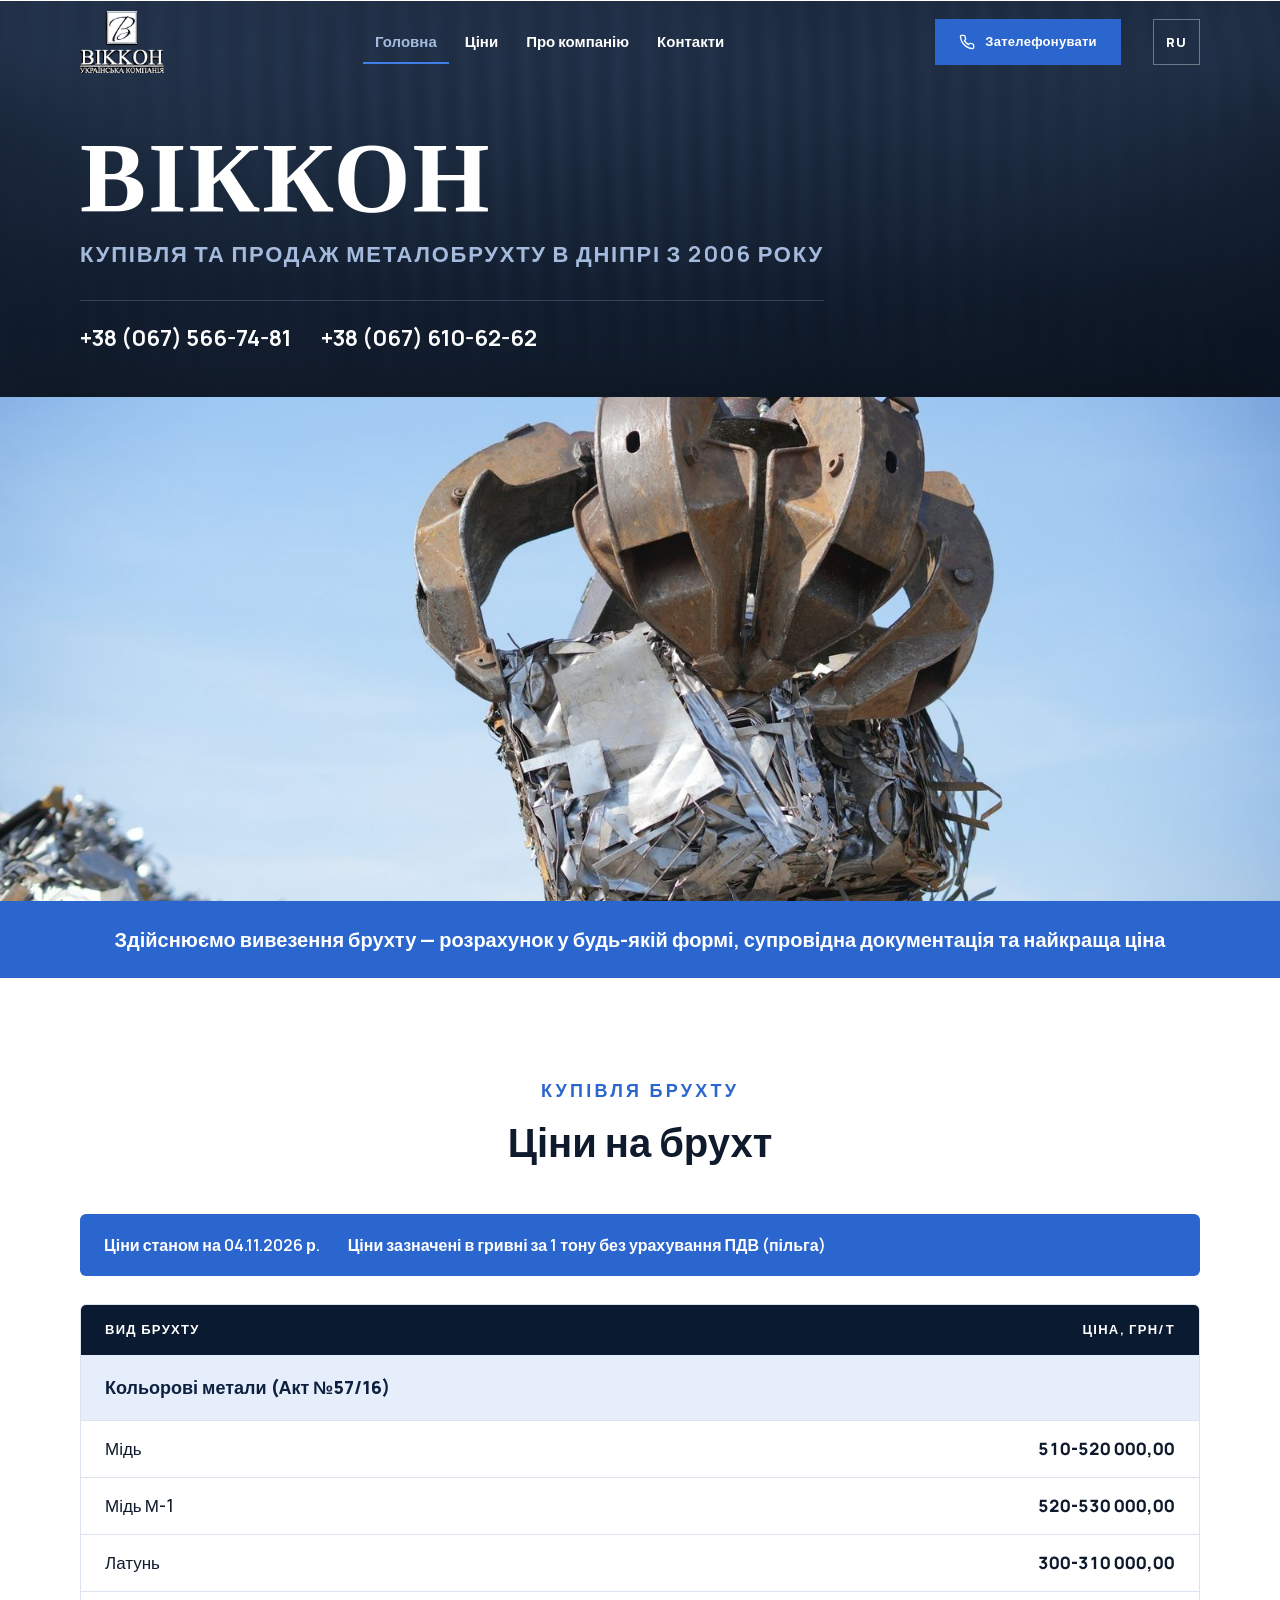
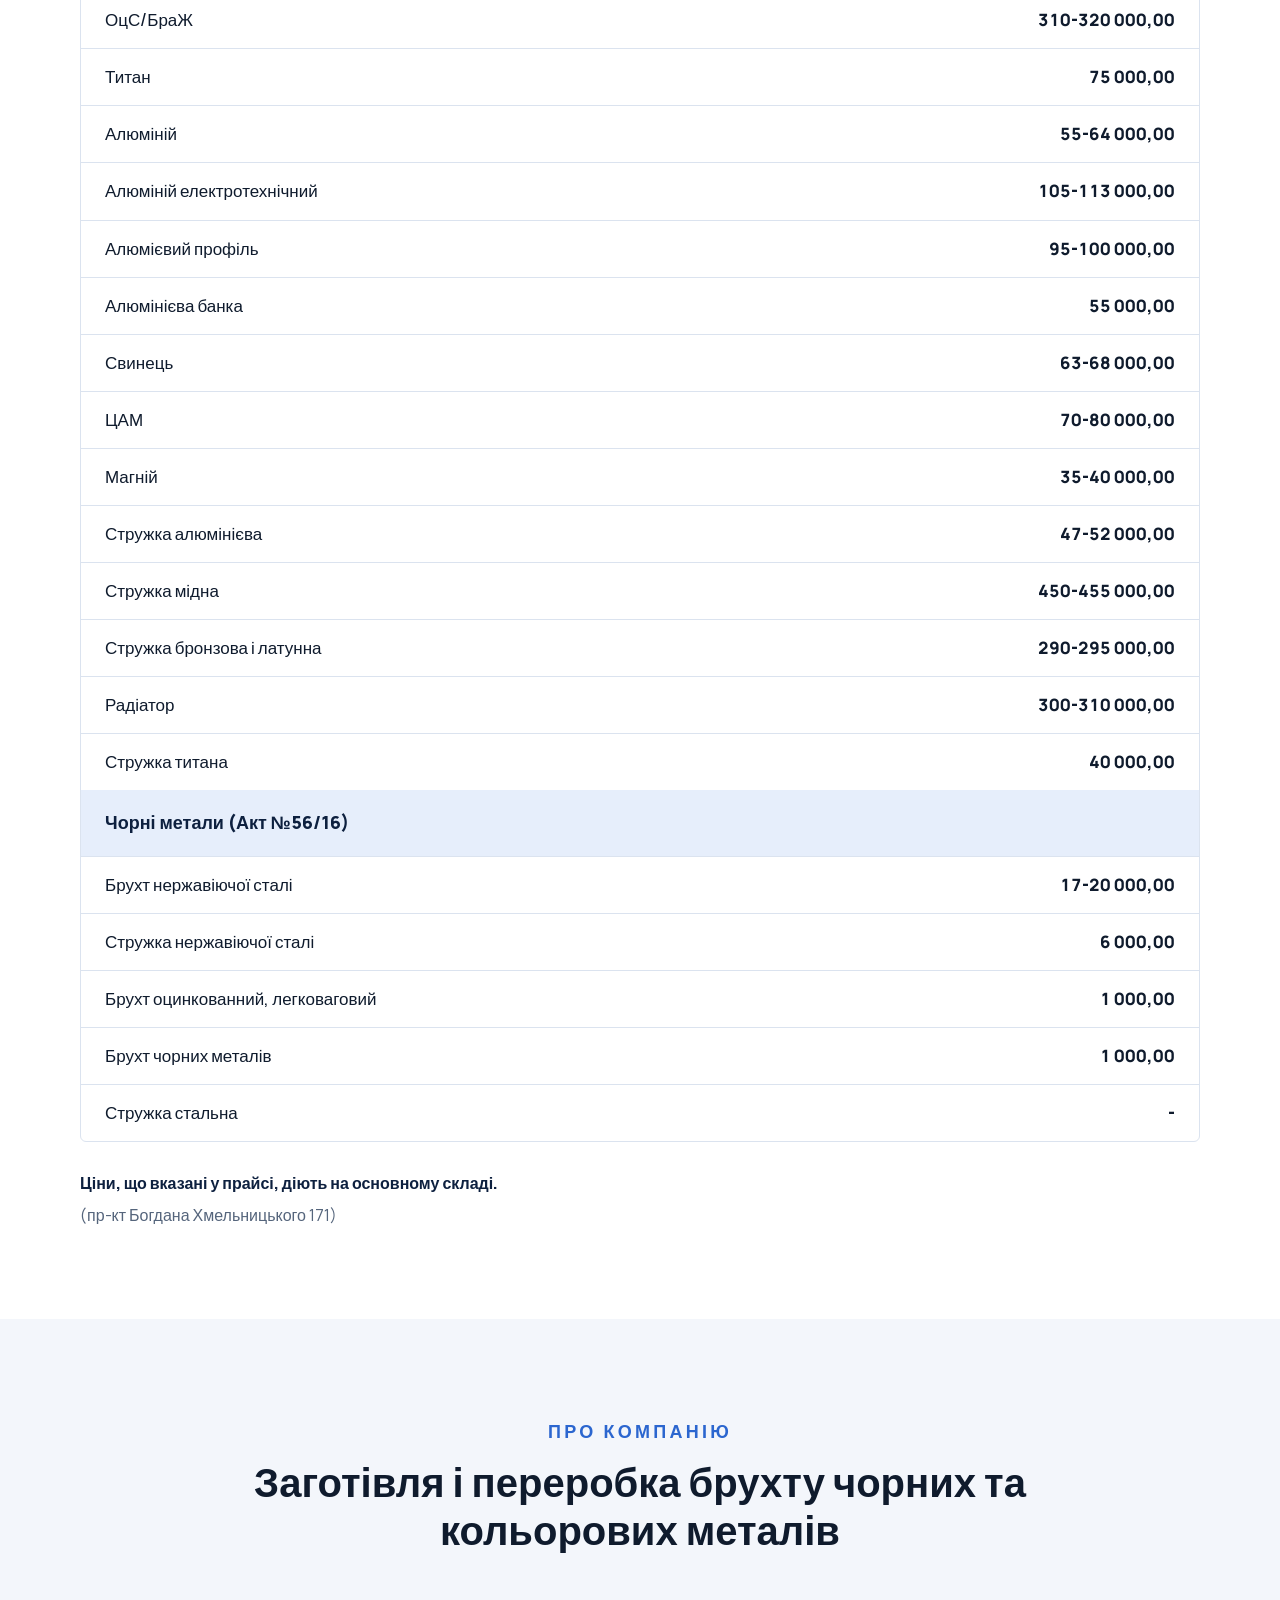
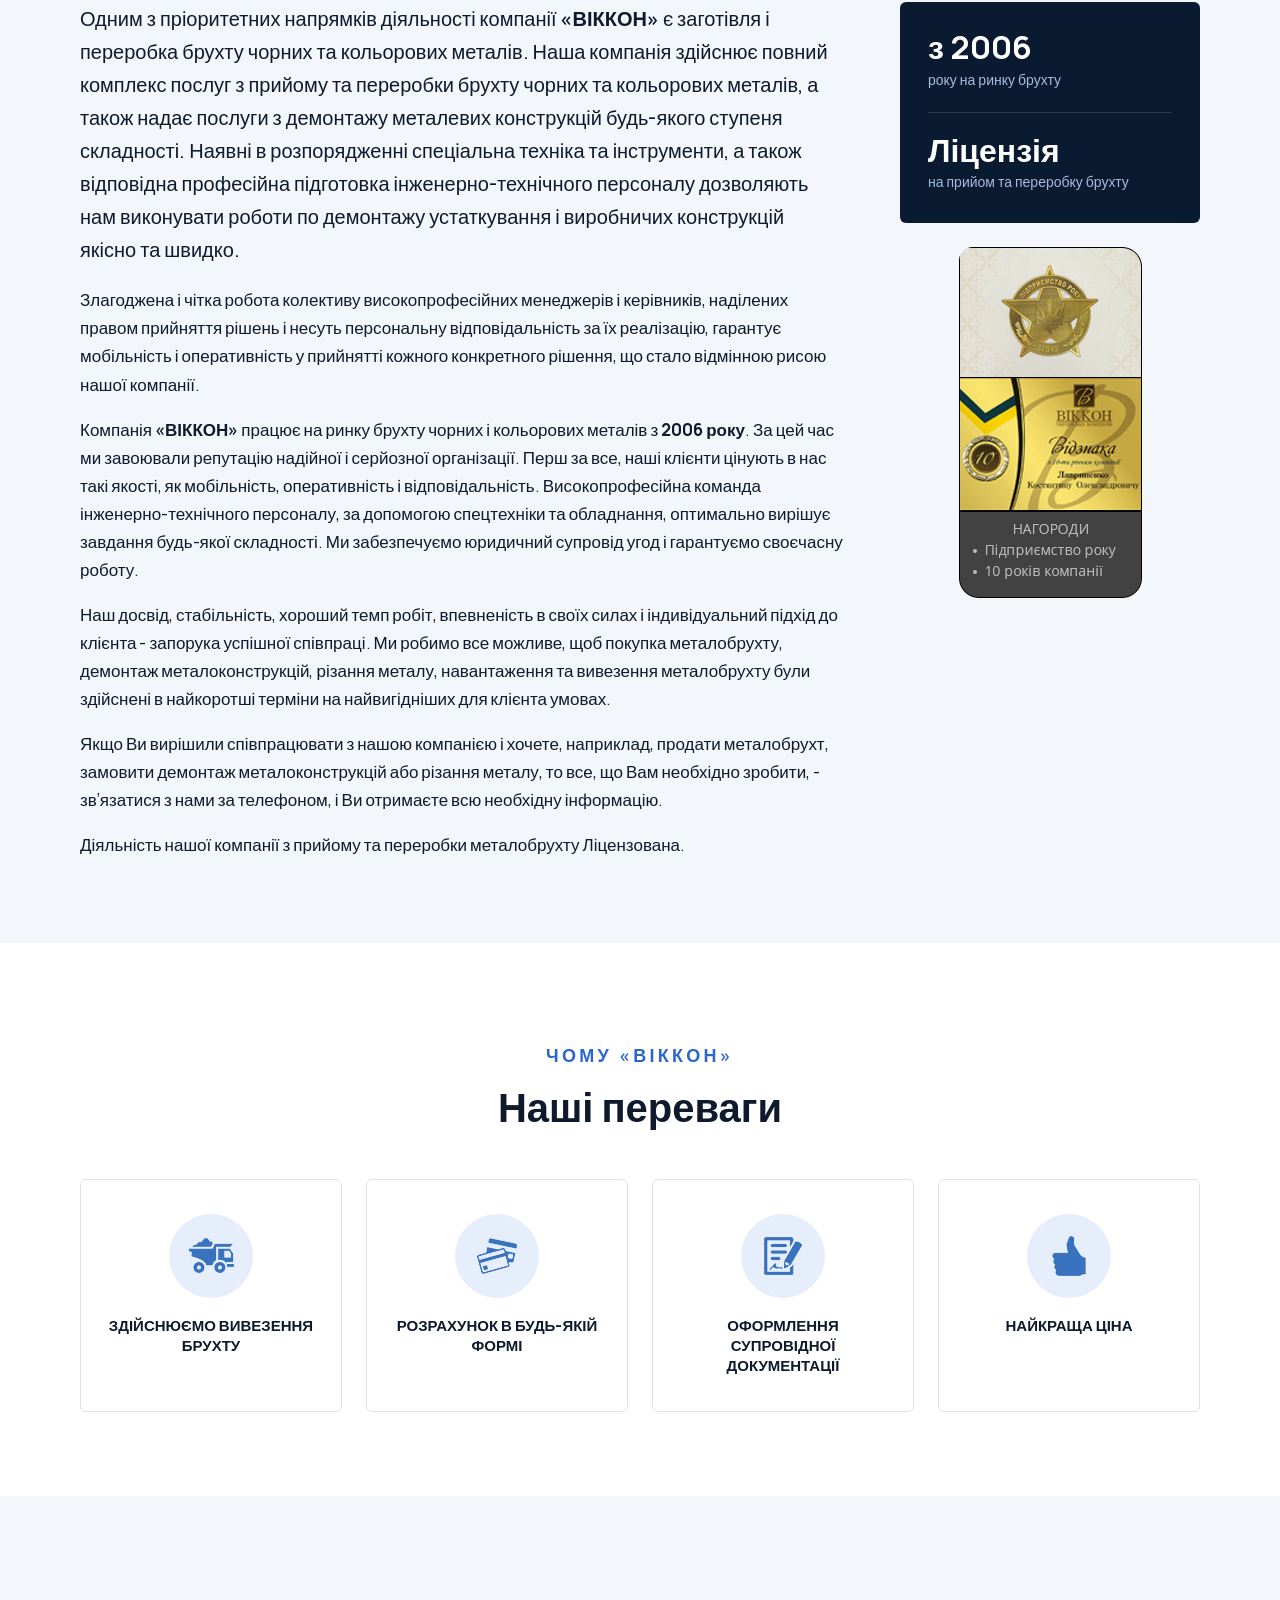
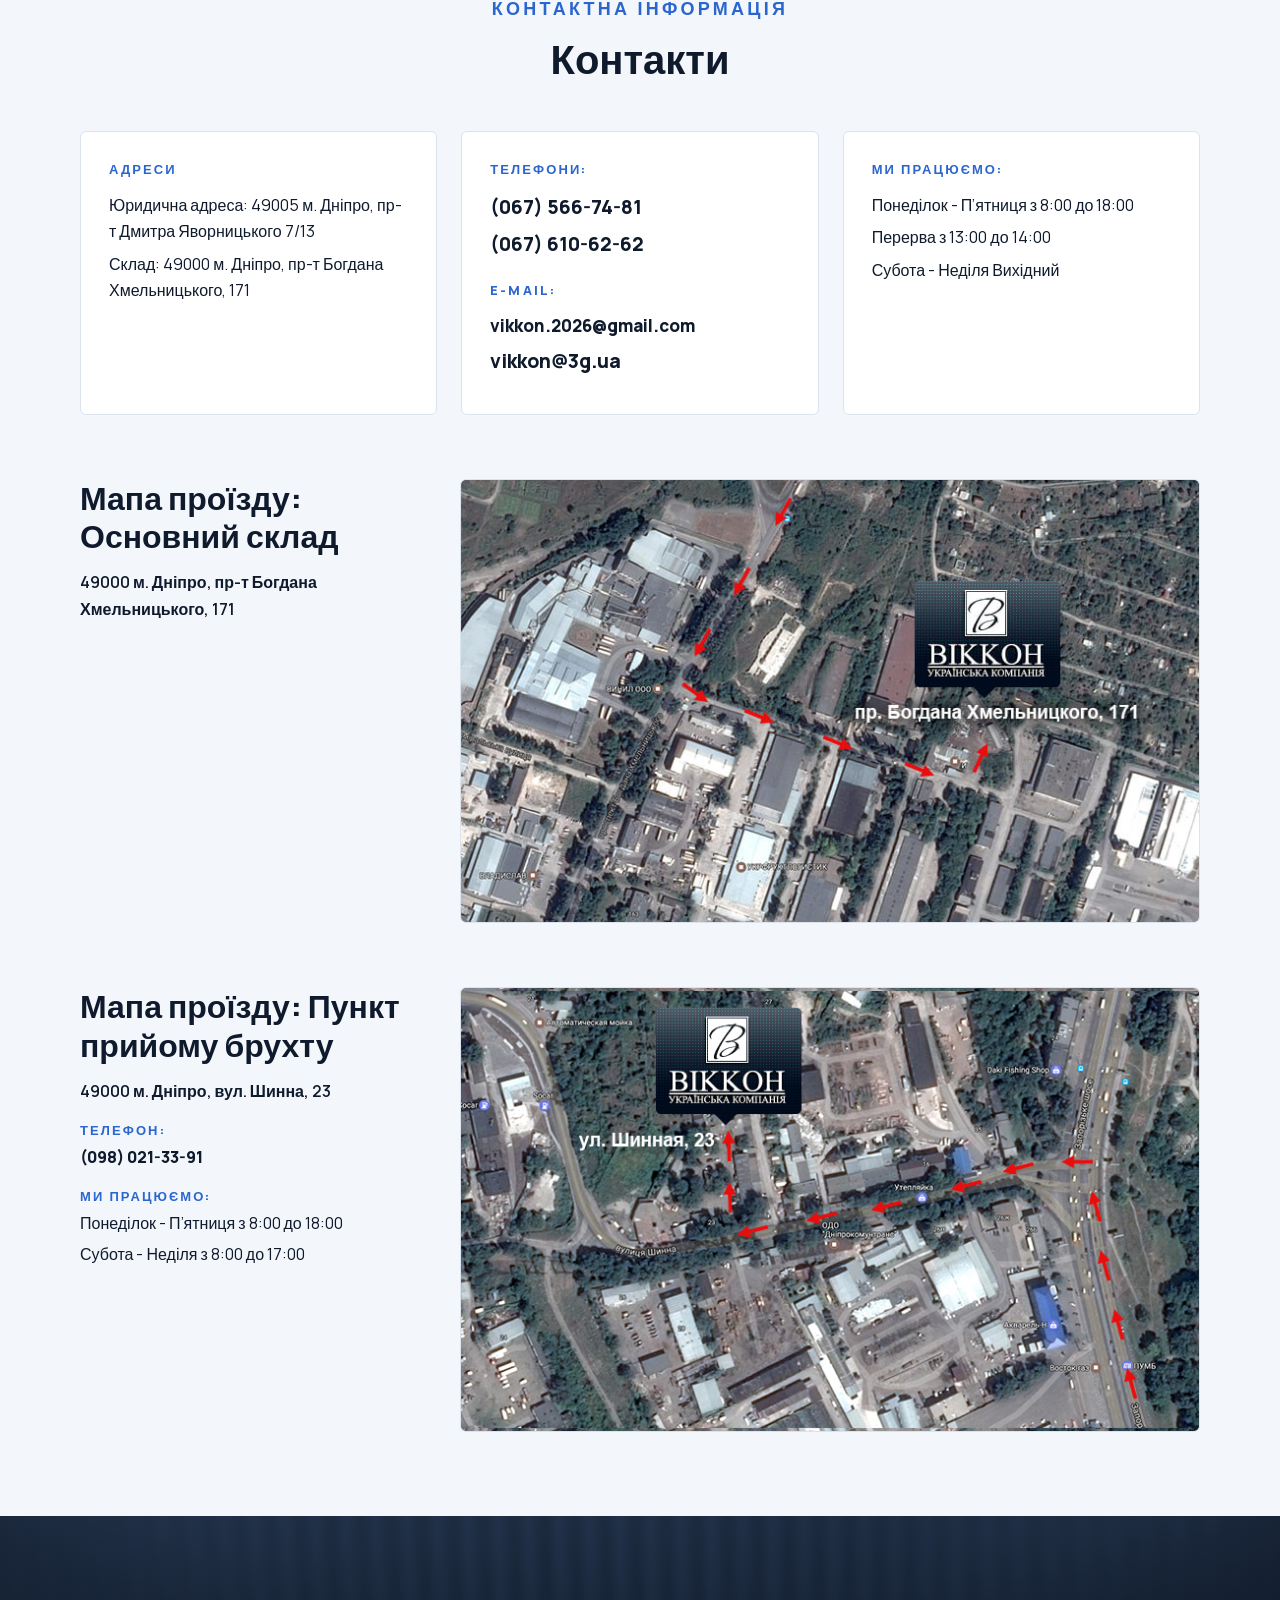
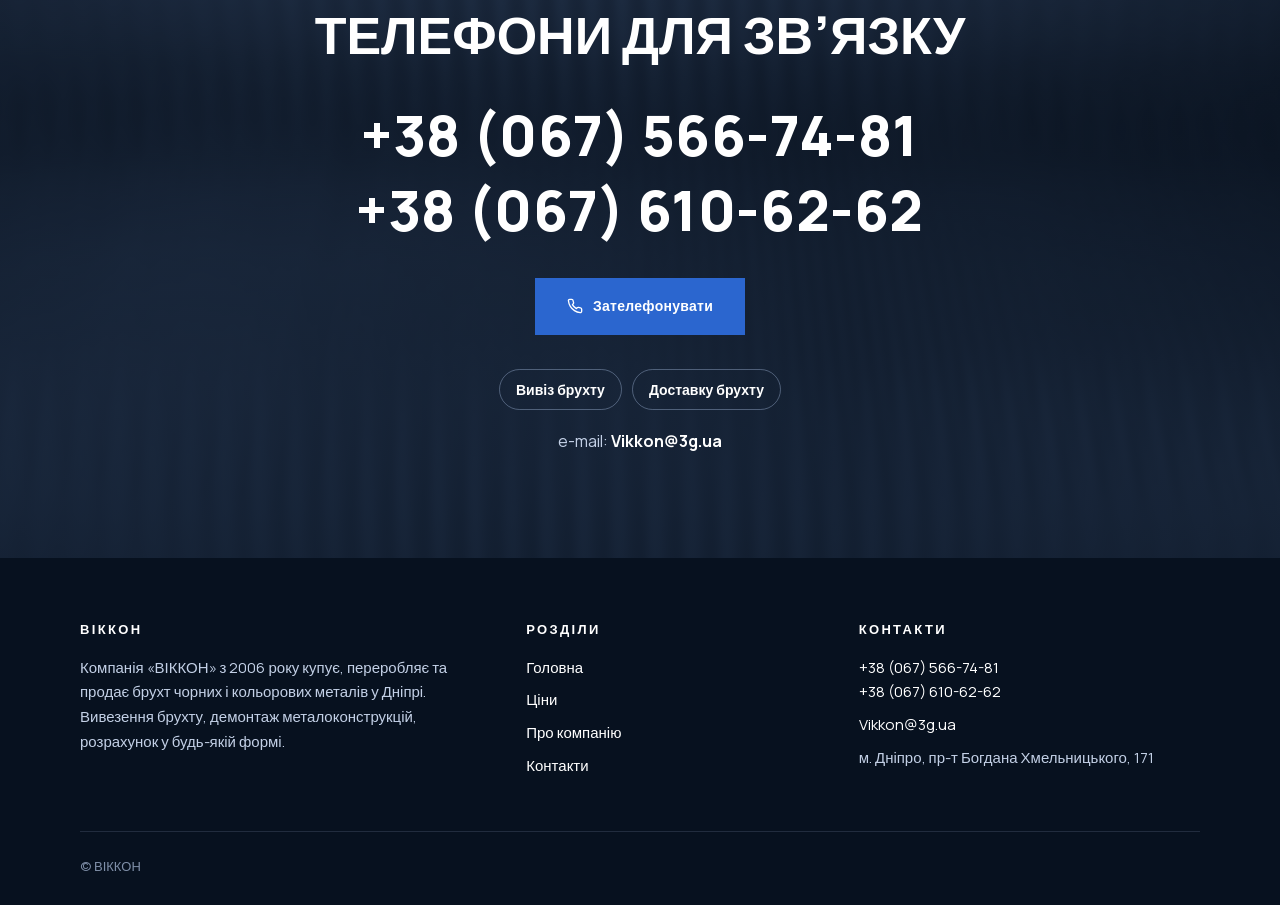
==== commit 120a941b: "Шапка на телефоне, прайс без кнопки скачивания, блок фактов по высоте наград - На узких экранах кноп" ====
--- a/index.html
+++ b/index.html
@@ -49,7 +49,6 @@
 					<ul class="hero-contacts">
 						<li><a href="tel:+380675667481">+38 (067) 566-74-81</a></li>
 						<li><a href="tel:+380676106262">+38 (067) 610-62-62</a></li>
-						<li><a href="mailto:Vikkon@3g.ua">Vikkon@3g.ua</a></li>
 					</ul>
 				</div>
 			</div>
@@ -126,7 +125,6 @@
 					<p>(пр-кт Богдана Хмельницького 171)</p>
 				</div>
 
-				<p class="price-actions"><a class="btn" href="docs/download/kp_11_01_2013.doc" download>Прайс для завантаження<span class="visually-hidden"> (файл DOC)</span></a></p>
 			</div>
 		</section>
 
--- a/assets/css/style.css
+++ b/assets/css/style.css
@@ -60,6 +60,7 @@
 	--radius: 6px;
 	--container: 1120px;
 	--header-h: 84px;
+	--header-btn: 46px;
 	--font: "Manrope", "Segoe UI", Roboto, "Helvetica Neue", Arial, sans-serif;
 }
 
@@ -305,7 +306,7 @@
 	align-items: center;
 	justify-content: center;
 	min-width: 46px;
-	height: 40px;
+	height: var(--header-btn);
 	margin-left: 10px;
 	padding: 0 12px;
 	border: 1px solid rgba(255, 255, 255, 0.35);
@@ -331,11 +332,16 @@
 	}
 }
 
+.site-header .nav-cta {
+	height: var(--header-btn);
+	padding-block: 0;
+}
+
 .nav-toggle {
 	display: none;
 	flex: none;
-	width: 46px;
-	height: 46px;
+	width: var(--header-btn);
+	height: var(--header-btn);
 	padding: 0;
 	border: 1px solid rgba(255, 255, 255, 0.25);
 	background: transparent;
@@ -949,10 +955,6 @@
 	color: var(--navy-800);
 	font-weight: 800;
 }
-.price-actions {
-	margin-top: 32px;
-}
-
 /* ---------- Реалізація брухту ---------- */
 
 .lead-list {
@@ -1150,7 +1152,12 @@
 	}
 	.about__side {
 		grid-template-columns: 1fr 220px;
-		align-items: start;
+		align-items: stretch;
+	}
+	.facts {
+		display: flex;
+		flex-direction: column;
+		justify-content: center;
 	}
 	.contact-cards {
 		grid-template-columns: 1fr;
@@ -1173,7 +1180,14 @@
 	}
 	.nav {
 		flex-wrap: wrap;
+		align-content: flex-start;
 		gap: 0 12px;
+	}
+	/* Первая строка шапки всегда высотой с шапку, даже при раскрытом меню */
+	.brand {
+		display: flex;
+		align-items: center;
+		height: var(--header-h);
 	}
 	.brand img {
 		width: 68px;
@@ -1182,10 +1196,18 @@
 	.site-header .nav-cta {
 		width: auto;
 		margin-left: auto;
-		padding: 12px 14px;
-	}
+		padding-inline: 14px;
+	}
+	/* Кнопка языка — внутри раскрытого меню, под пунктами */
 	.lang {
-		margin-left: 0;
+		order: 6;
+		margin: 0 0 14px;
+	}
+	.js .lang {
+		display: none;
+	}
+	.js .site-header.menu-open .lang {
+		display: inline-flex;
 	}
 	.site-nav {
 		flex-basis: 100%;
@@ -1227,8 +1249,7 @@
 /* Узкий телефон: в шапке только значок трубки */
 @media (max-width: 520px) {
 	.site-header .nav-cta {
-		width: 46px;
-		height: 46px;
+		width: var(--header-btn);
 		padding: 0;
 		justify-content: center;
 	}
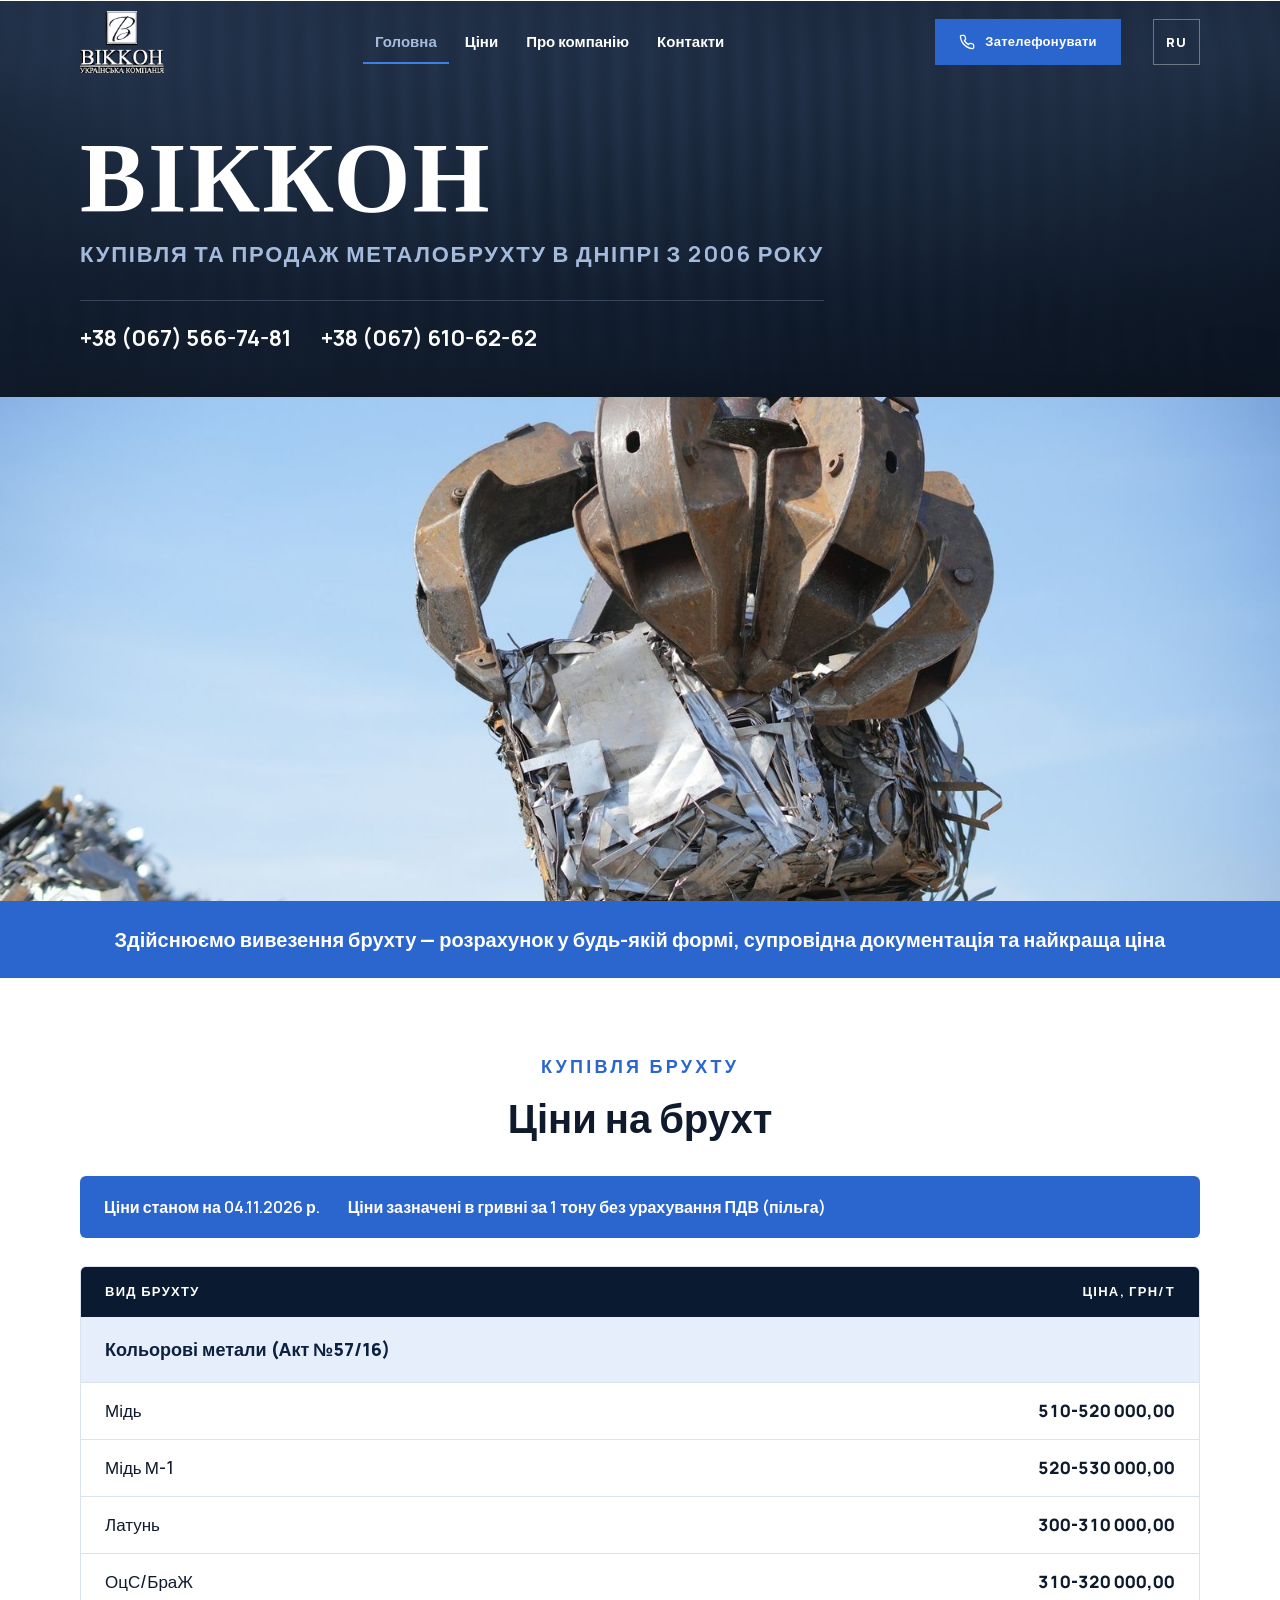
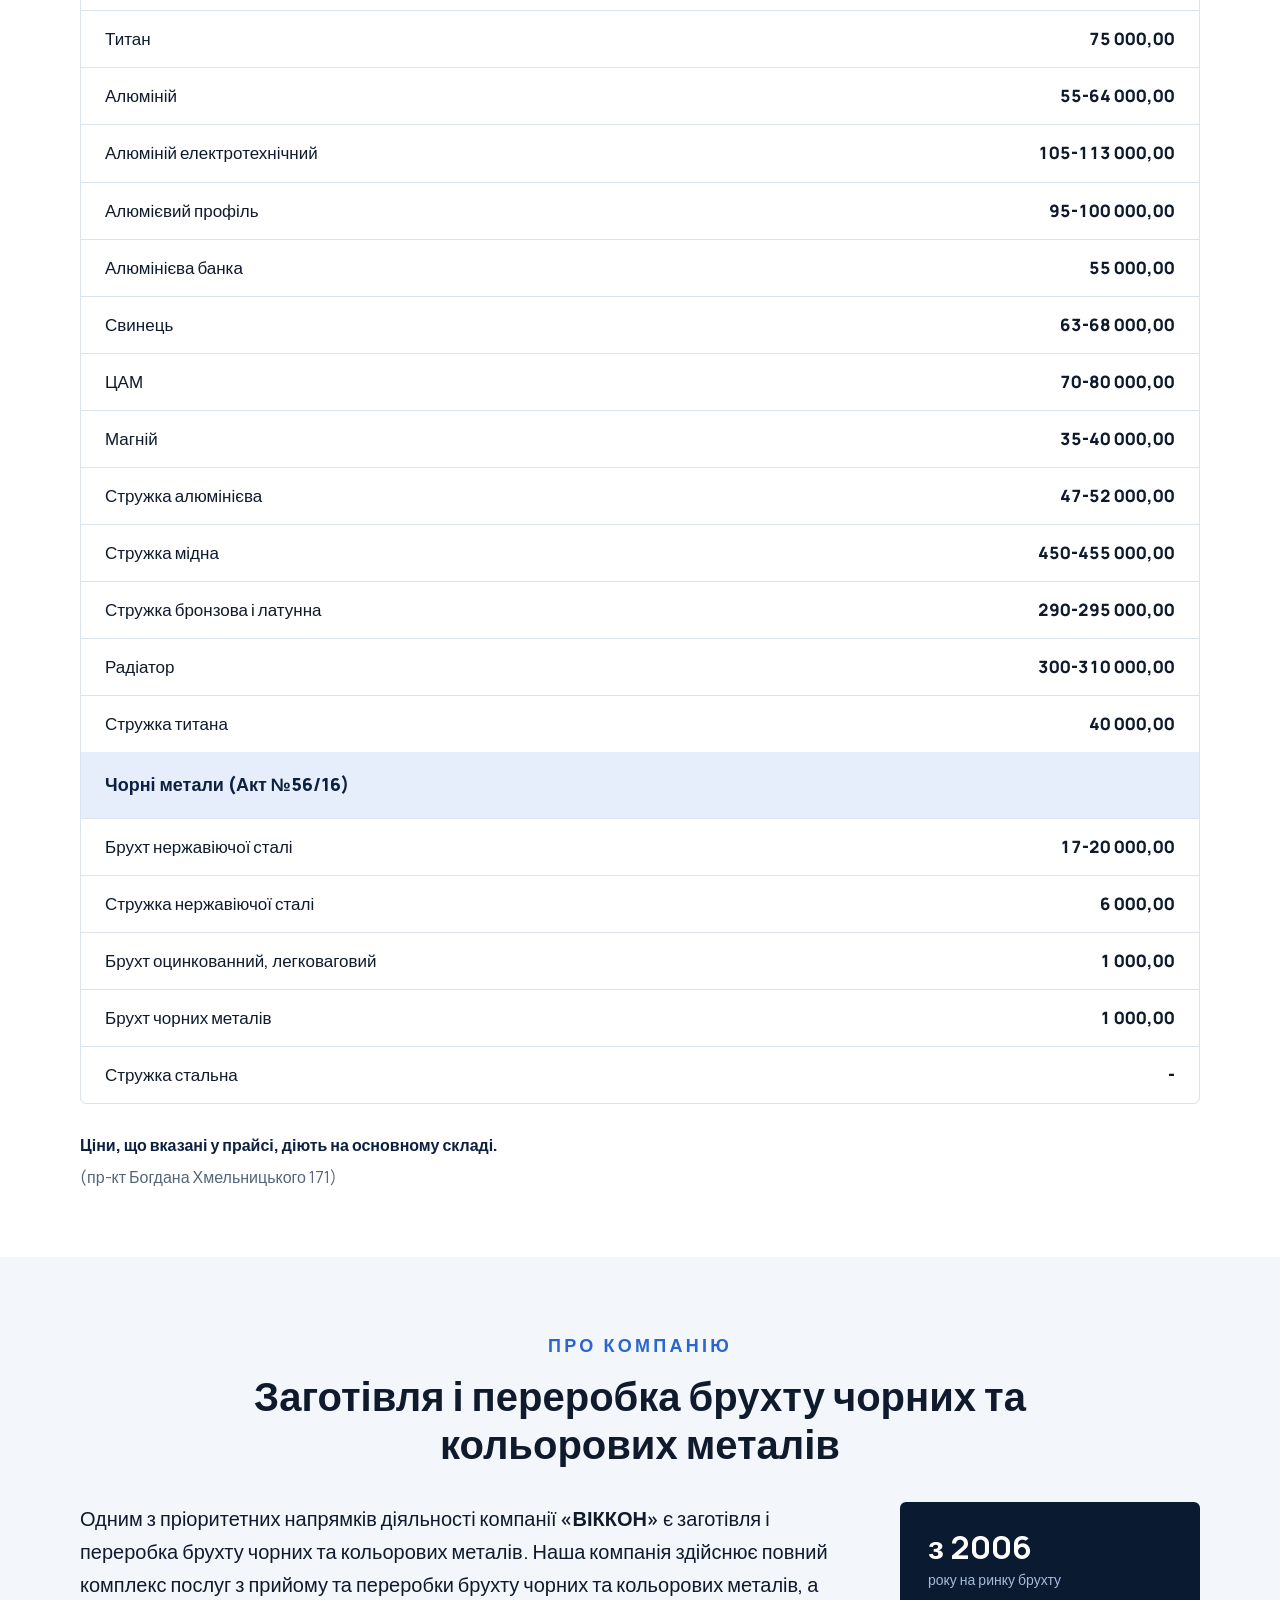
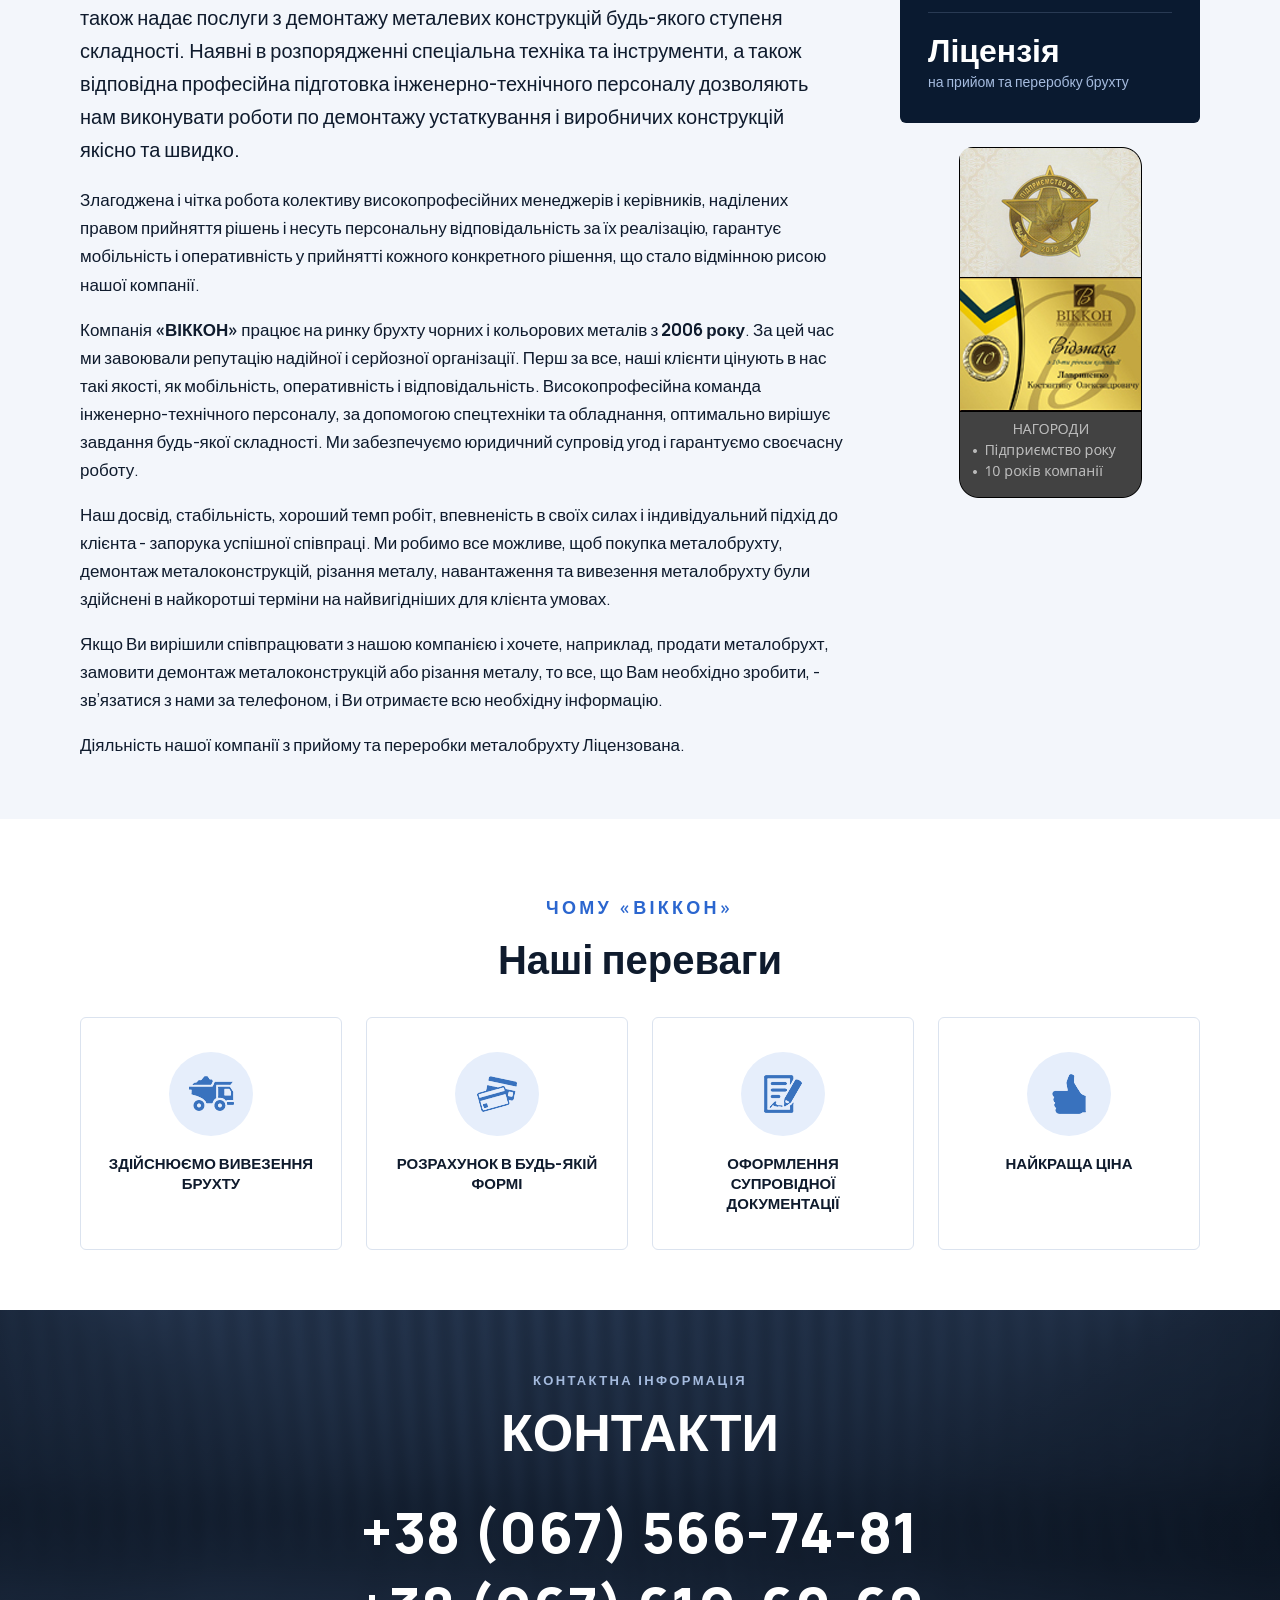
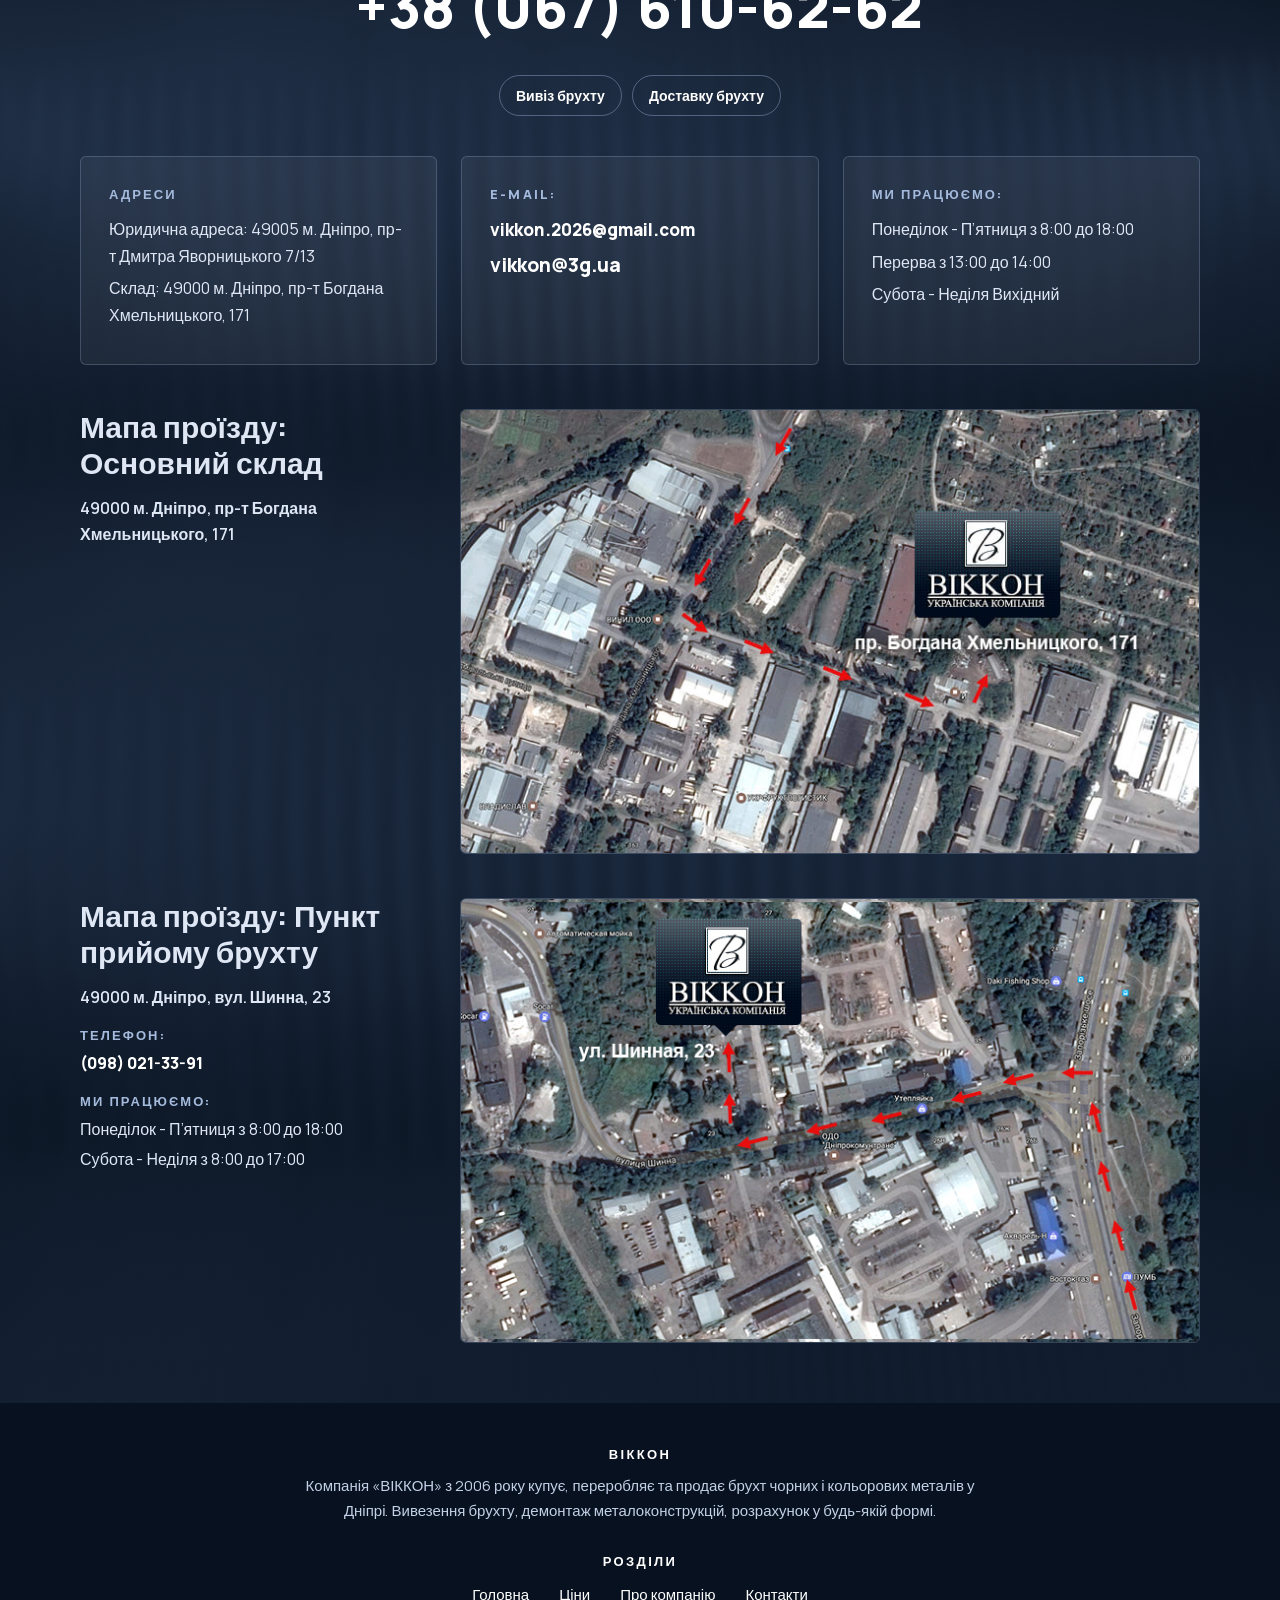
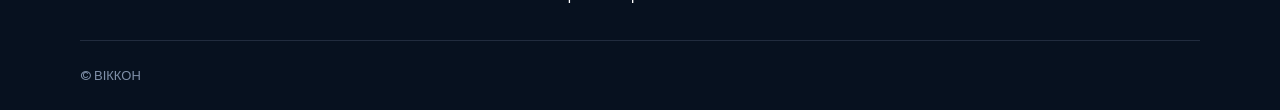
==== commit 1e42c0e1: "Контакты на тёмном фоне над подвалом, меньше отступы, подвал без номеров - Блок контактной информаци" ====
--- a/index.html
+++ b/index.html
@@ -8,7 +8,8 @@
 	<meta name="description" content="Компанія «ВІККОН» з 2006 року купує, переробляє та продає брухт чорних і кольорових металів у Дніпрі. Вивезення брухту, демонтаж металоконструкцій, розрахунок у будь-якій формі.">
 	<link rel="alternate" hreflang="uk" href="./">
 	<link rel="alternate" hreflang="ru" href="rus/">
-	<link rel="icon" href="favicon.ico" type="image/x-icon">
+	<link rel="icon" href="favicon.ico" sizes="16x16 32x32 48x48" type="image/x-icon">
+	<link rel="apple-touch-icon" href="apple-touch-icon.png">
 	<link rel="preload" href="assets/fonts/manrope-cyrillic.woff2" as="font" type="font/woff2" crossorigin>
 	<link rel="stylesheet" href="assets/css/style.css">
 	<script>document.documentElement.classList.add('js');</script>
@@ -190,12 +191,21 @@
 			</div>
 		</section>
 
-		<section class="section section--soft" id="contacts" aria-labelledby="contacts-title">
-			<div class="container">
-				<div class="section-title">
-					<p class="eyebrow">Контактна інформація</p>
-					<h2 id="contacts-title">Контакти</h2>
-				</div>
+
+		<section class="cta metal" id="contacts" aria-labelledby="contacts-title">
+			<div class="container">
+				<p class="eyebrow">Контактна інформація</p>
+				<h2 id="contacts-title">Контакти</h2>
+				<ul class="cta-phones">
+					<li><a href="tel:+380675667481">+38 (067) 566-74-81</a></li>
+					<li><a href="tel:+380676106262">+38 (067) 610-62-62</a></li>
+				</ul>
+				<p class="visually-hidden">Додатково надаємо:</p>
+				<ul class="chips" aria-label="Додатково надаємо">
+					<li>Вивіз брухту</li>
+					<li>Доставку брухту</li>
+				</ul>
+
 				<div class="contact-cards">
 					<section class="contact-card" aria-labelledby="c-addr">
 						<h3 id="c-addr">Адреси</h3>
@@ -204,13 +214,8 @@
 							<p>Склад: 49000 м. Дніпро, пр-т Богдана Хмельницького, 171</p>
 						</address>
 					</section>
-					<section class="contact-card" aria-labelledby="c-phones">
-						<h3 id="c-phones">Телефони:</h3>
-						<ul>
-							<li><a href="tel:+380675667481">(067) 566-74-81</a></li>
-							<li><a href="tel:+380676106262">(067) 610-62-62</a></li>
-						</ul>
-						<h3 id="c-email" class="contact-card__next">E-mail:</h3>
+					<section class="contact-card" aria-labelledby="c-email">
+						<h3 id="c-email">E-mail:</h3>
 						<ul>
 							<li class="contact-email-main"><a href="mailto:vikkon.2026@gmail.com">vikkon.2026@gmail.com</a></li>
 							<li><a href="mailto:vikkon@3g.ua">vikkon@3g.ua</a></li>
@@ -254,51 +259,23 @@
 				</section>
 			</div>
 		</section>
-
-		<section class="cta metal" id="call" aria-labelledby="cta-title">
-			<div class="container">
-				<h2 id="cta-title">Телефони для зв’язку</h2>
-				<ul class="cta-phones">
-					<li><a href="tel:+380675667481">+38 (067) 566-74-81</a></li>
-					<li><a href="tel:+380676106262">+38 (067) 610-62-62</a></li>
-				</ul>
-				<p><a class="btn" href="tel:+380675667481"><svg width="16" height="16" viewBox="0 0 24 24" aria-hidden="true"><path d="M22 16.92v3a2 2 0 0 1-2.18 2 19.8 19.8 0 0 1-8.63-3.07 19.5 19.5 0 0 1-6-6A19.8 19.8 0 0 1 2.12 4.18 2 2 0 0 1 4.11 2h3a2 2 0 0 1 2 1.72c.13.96.36 1.9.7 2.81a2 2 0 0 1-.45 2.11L8.09 9.91a16 16 0 0 0 6 6l1.27-1.27a2 2 0 0 1 2.11-.45c.91.34 1.85.57 2.81.7A2 2 0 0 1 22 16.92z" fill="none" stroke="currentColor" stroke-width="2" stroke-linecap="round" stroke-linejoin="round"/></svg> Зателефонувати</a></p>
-				<div class="cta-extra">
-					<p class="visually-hidden">Додатково надаємо:</p>
-					<ul class="chips" aria-label="Додатково надаємо">
-						<li>Вивіз брухту</li>
-						<li>Доставку брухту</li>
-					</ul>
-					<p>e-mail: <a href="mailto:Vikkon@3g.ua">Vikkon@3g.ua</a></p>
-				</div>
-			</div>
-		</section>
 	</main>
 
 	<footer class="site-footer">
 		<div class="container">
-			<div class="footer-grid">
-				<div>
-					<h2>ВІККОН</h2>
-					<p>Компанія «ВІККОН» з 2006 року купує, переробляє та продає брухт чорних і кольорових металів у Дніпрі. Вивезення брухту, демонтаж металоконструкцій, розрахунок у будь-якій формі.</p>
-				</div>
-				<nav aria-label="Меню в підвалі">
-					<h2>Розділи</h2>
-					<ul>
-						<li><a href="#top">Головна</a></li>
-						<li><a href="#prices">Ціни</a></li>
-						<li><a href="#about">Про компанію</a></li>
-						<li><a href="#contacts">Контакти</a></li>
-					</ul>
-				</nav>
-				<div>
-					<h2>Контакти</h2>
-					<p><a href="tel:+380675667481">+38 (067) 566-74-81</a><br>
-					<a href="tel:+380676106262">+38 (067) 610-62-62</a></p>
-					<p><a href="mailto:Vikkon@3g.ua">Vikkon@3g.ua</a></p>
-					<p>м. Дніпро, пр-т Богдана Хмельницького, 171</p>
-				</div>
-			</div>
+			<div class="footer-about">
+				<h2>ВІККОН</h2>
+				<p>Компанія «ВІККОН» з 2006 року купує, переробляє та продає брухт чорних і кольорових металів у Дніпрі. Вивезення брухту, демонтаж металоконструкцій, розрахунок у будь-якій формі.</p>
+			</div>
+			<nav class="footer-nav" aria-label="Меню в підвалі">
+				<h2>Розділи</h2>
+				<ul>
+					<li><a href="#top">Головна</a></li>
+					<li><a href="#prices">Ціни</a></li>
+					<li><a href="#about">Про компанію</a></li>
+					<li><a href="#contacts">Контакти</a></li>
+				</ul>
+			</nav>
 			<div class="footer-bottom">
 				<span>&copy; ВІККОН</span>
 			</div>
--- a/assets/css/style.css
+++ b/assets/css/style.css
@@ -534,7 +534,7 @@
 /* ---------- Секции ---------- */
 
 .section {
-	padding: 84px 0;
+	padding: 60px 0;
 }
 .section--soft {
 	background: var(--soft);
@@ -542,7 +542,7 @@
 
 .section-title {
 	max-width: 780px;
-	margin: 0 auto 48px;
+	margin: 0 auto 34px;
 	text-align: center;
 }
 .section-title .eyebrow {
@@ -736,9 +736,50 @@
 /* ---------- Блок с телефонами ---------- */
 
 .cta {
-	padding: 88px 0;
+	padding: 60px 0;
 	color: #fff;
 	text-align: center;
+}
+
+/* Контакты внутри тёмного блока: карточки и карты проезда */
+.cta .eyebrow {
+	margin-bottom: 10px;
+}
+.cta .chips {
+	margin-bottom: 0;
+}
+.cta .contact-cards {
+	margin-top: 40px;
+	text-align: left;
+}
+.cta .contact-card {
+	background: rgba(255, 255, 255, 0.05);
+	border-color: rgba(165, 187, 222, 0.25);
+	color: #dfe7f5;
+}
+.cta .contact-card h3,
+.cta .location h3 {
+	color: var(--blue-300);
+}
+.cta .contact-card a,
+.cta .location a {
+	color: #fff;
+}
+.cta .contact-card a:hover,
+.cta .location a:hover {
+	color: var(--blue-300);
+}
+.cta .location {
+	margin-top: 44px;
+	color: #dfe7f5;
+	text-align: left;
+}
+.cta .location h2 {
+	font-size: clamp(22px, 3vw, 30px);
+	text-transform: none;
+}
+.cta .location__map {
+	border-color: rgba(165, 187, 222, 0.25);
 }
 .cta h2 {
 	font-size: clamp(28px, 5vw, 52px);
@@ -791,7 +832,7 @@
 /* ---------- Подвал ---------- */
 
 .site-footer {
-	padding: 64px 0 28px;
+	padding: 44px 0 24px;
 	background: var(--navy-950);
 	color: #c3d0e6;
 	font-size: 15px;
@@ -827,6 +868,32 @@
 .site-footer a[aria-current="page"] {
 	color: var(--blue-300);
 }
+/* Подвал одностраничной версии: о компании, разделы в ряд, строка с названием */
+.footer-about {
+	max-width: 680px;
+	margin: 0 auto 30px;
+	text-align: center;
+}
+.footer-about h2 {
+	margin-bottom: 12px;
+}
+.footer-nav {
+	padding-bottom: 32px;
+	text-align: center;
+}
+.footer-nav h2 {
+	margin-bottom: 14px;
+}
+.footer-nav ul {
+	display: flex;
+	flex-wrap: wrap;
+	justify-content: center;
+	gap: 6px 30px;
+}
+.footer-nav li {
+	margin: 0;
+}
+
 .footer-bottom {
 	display: flex;
 	flex-wrap: wrap;
@@ -1269,10 +1336,10 @@
 
 @media (max-width: 640px) {
 	.section {
-		padding: 56px 0;
+		padding: 44px 0;
 	}
 	.cta {
-		padding: 60px 0;
+		padding: 44px 0;
 	}
 	.page-hero {
 		padding: calc(var(--header-h) + 36px) 0 40px;
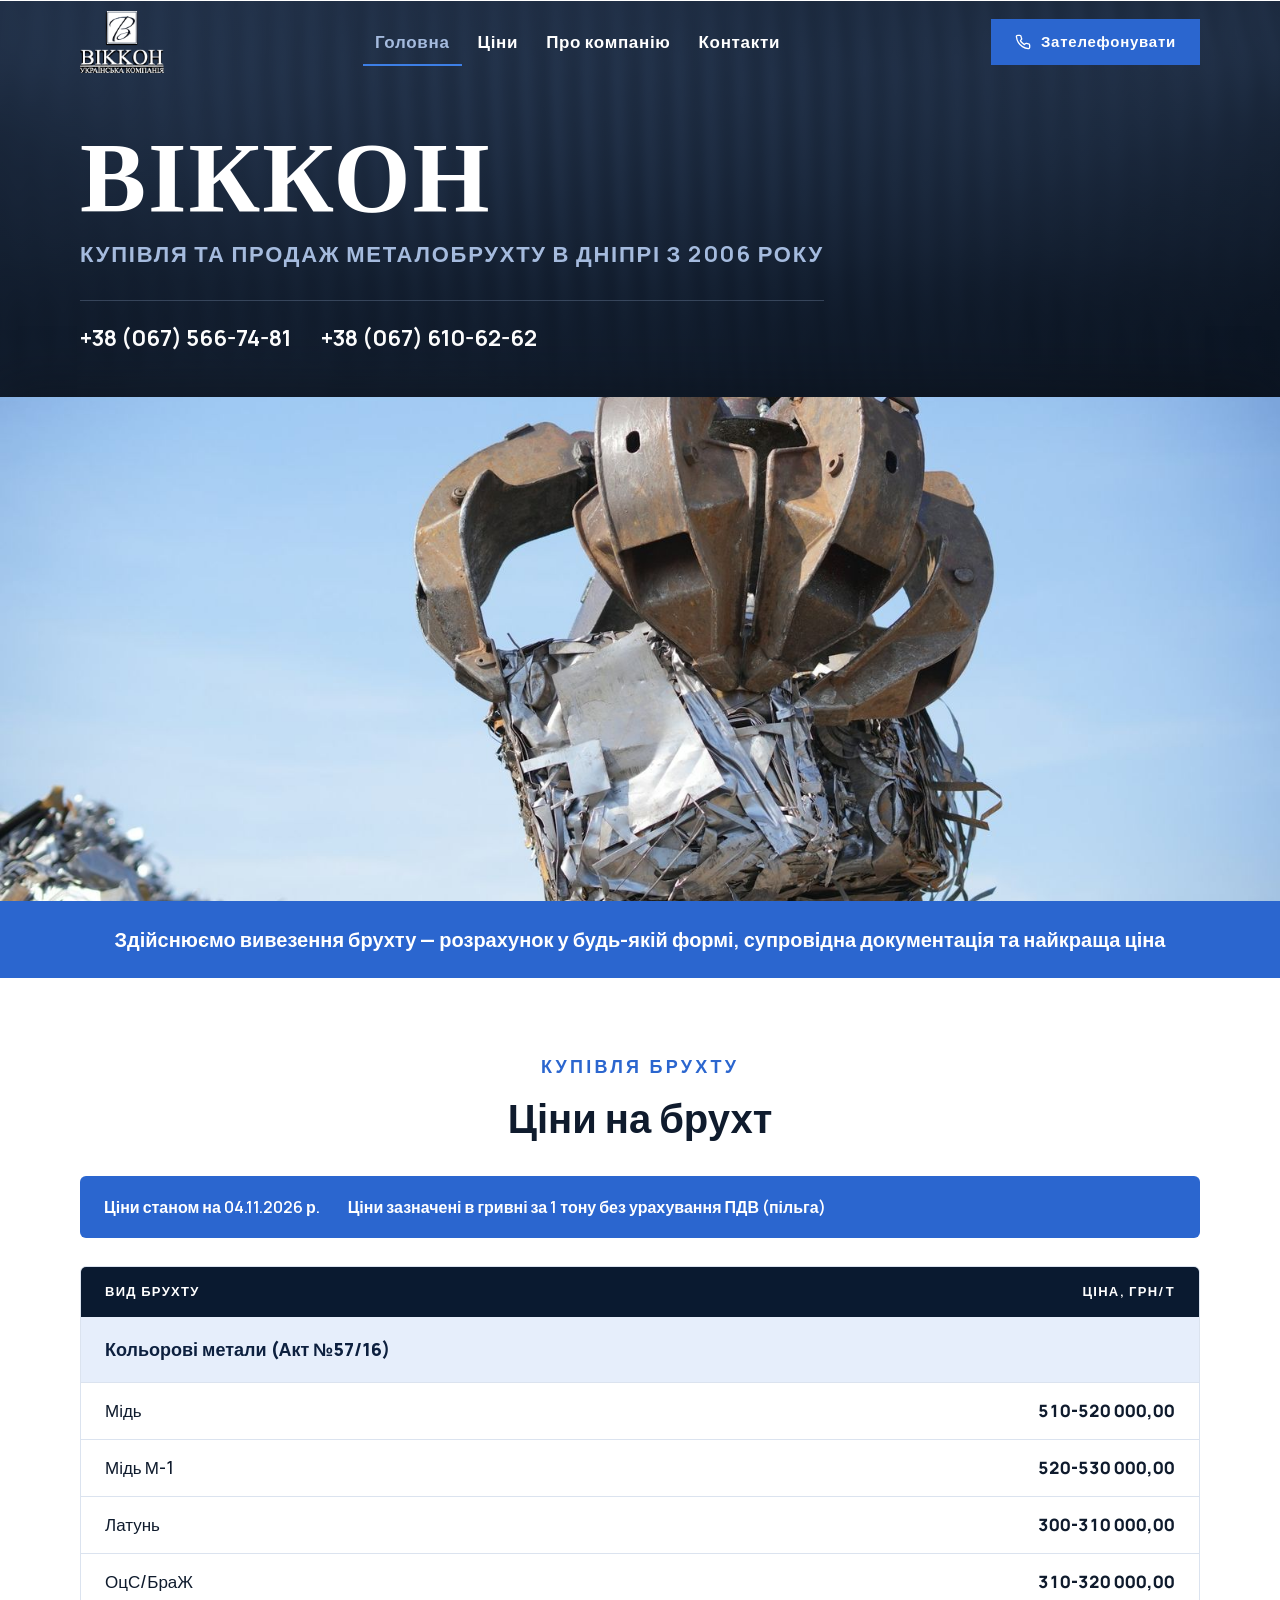
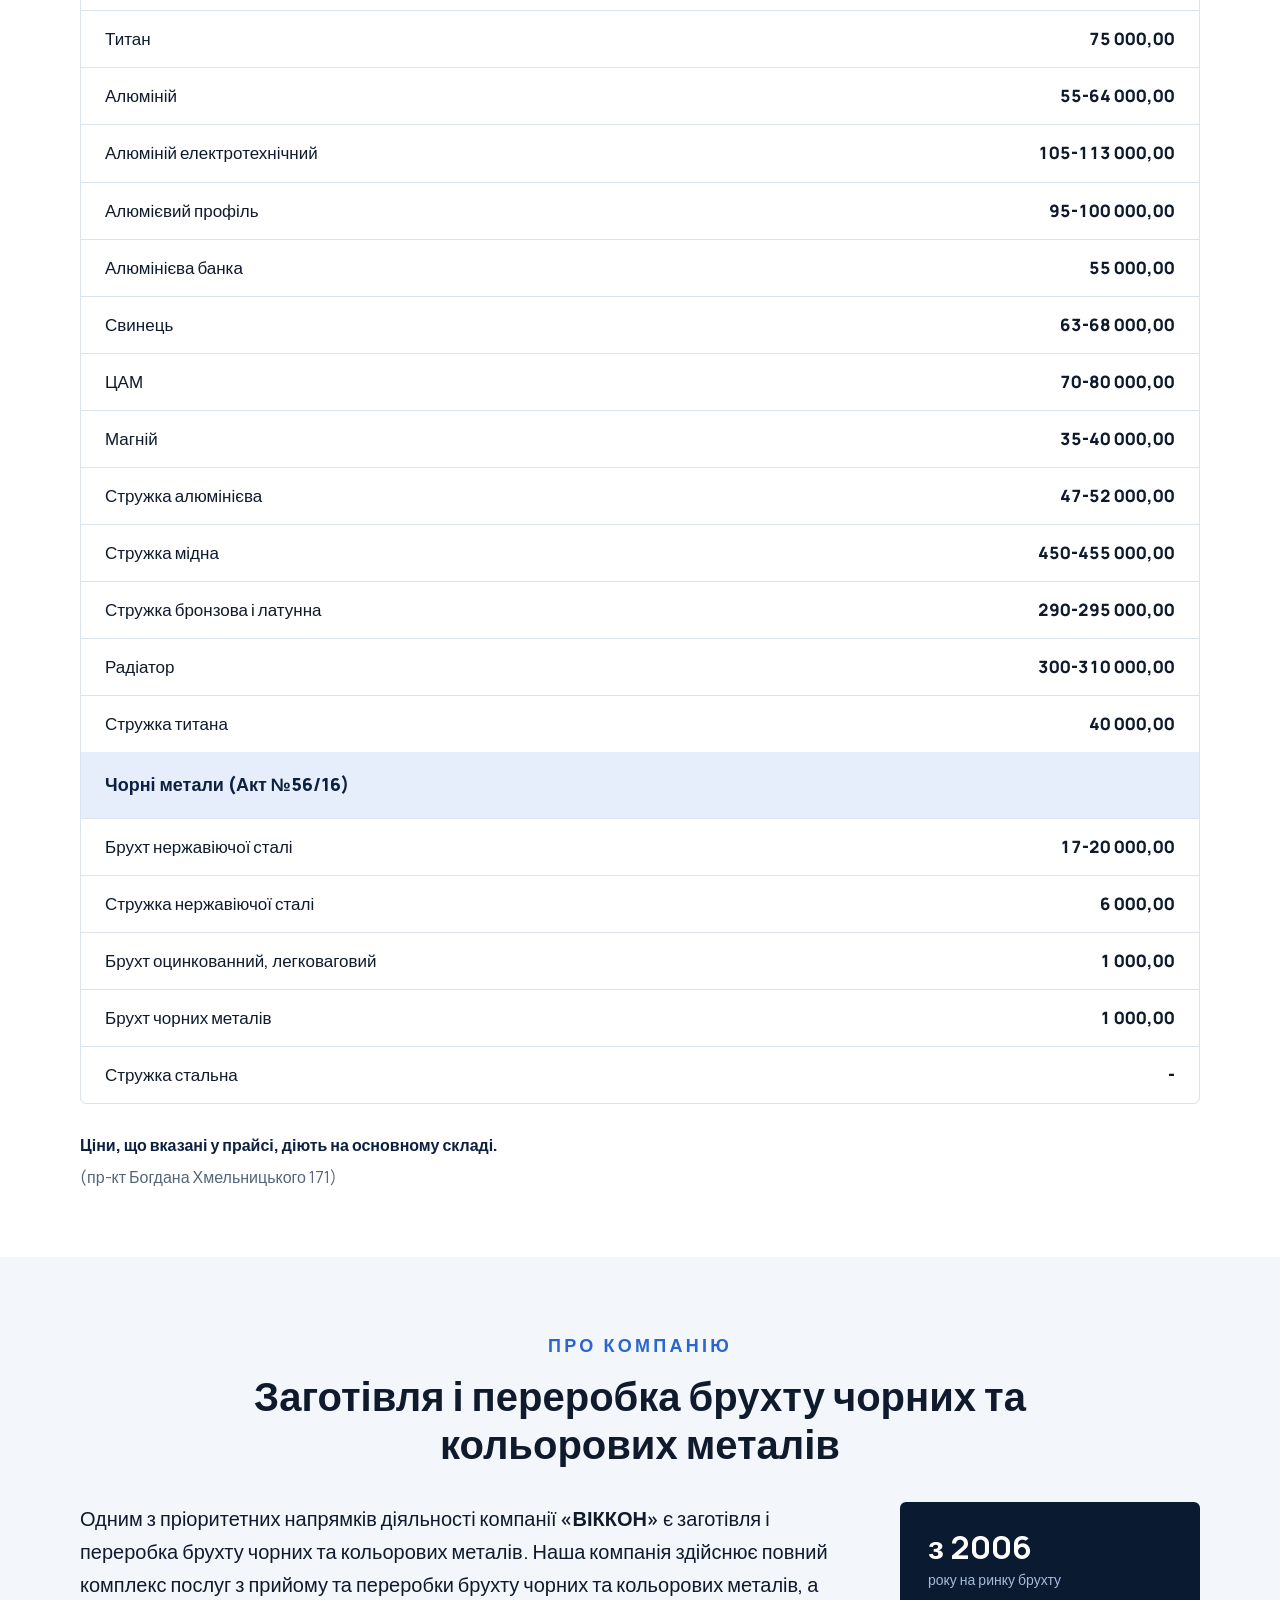
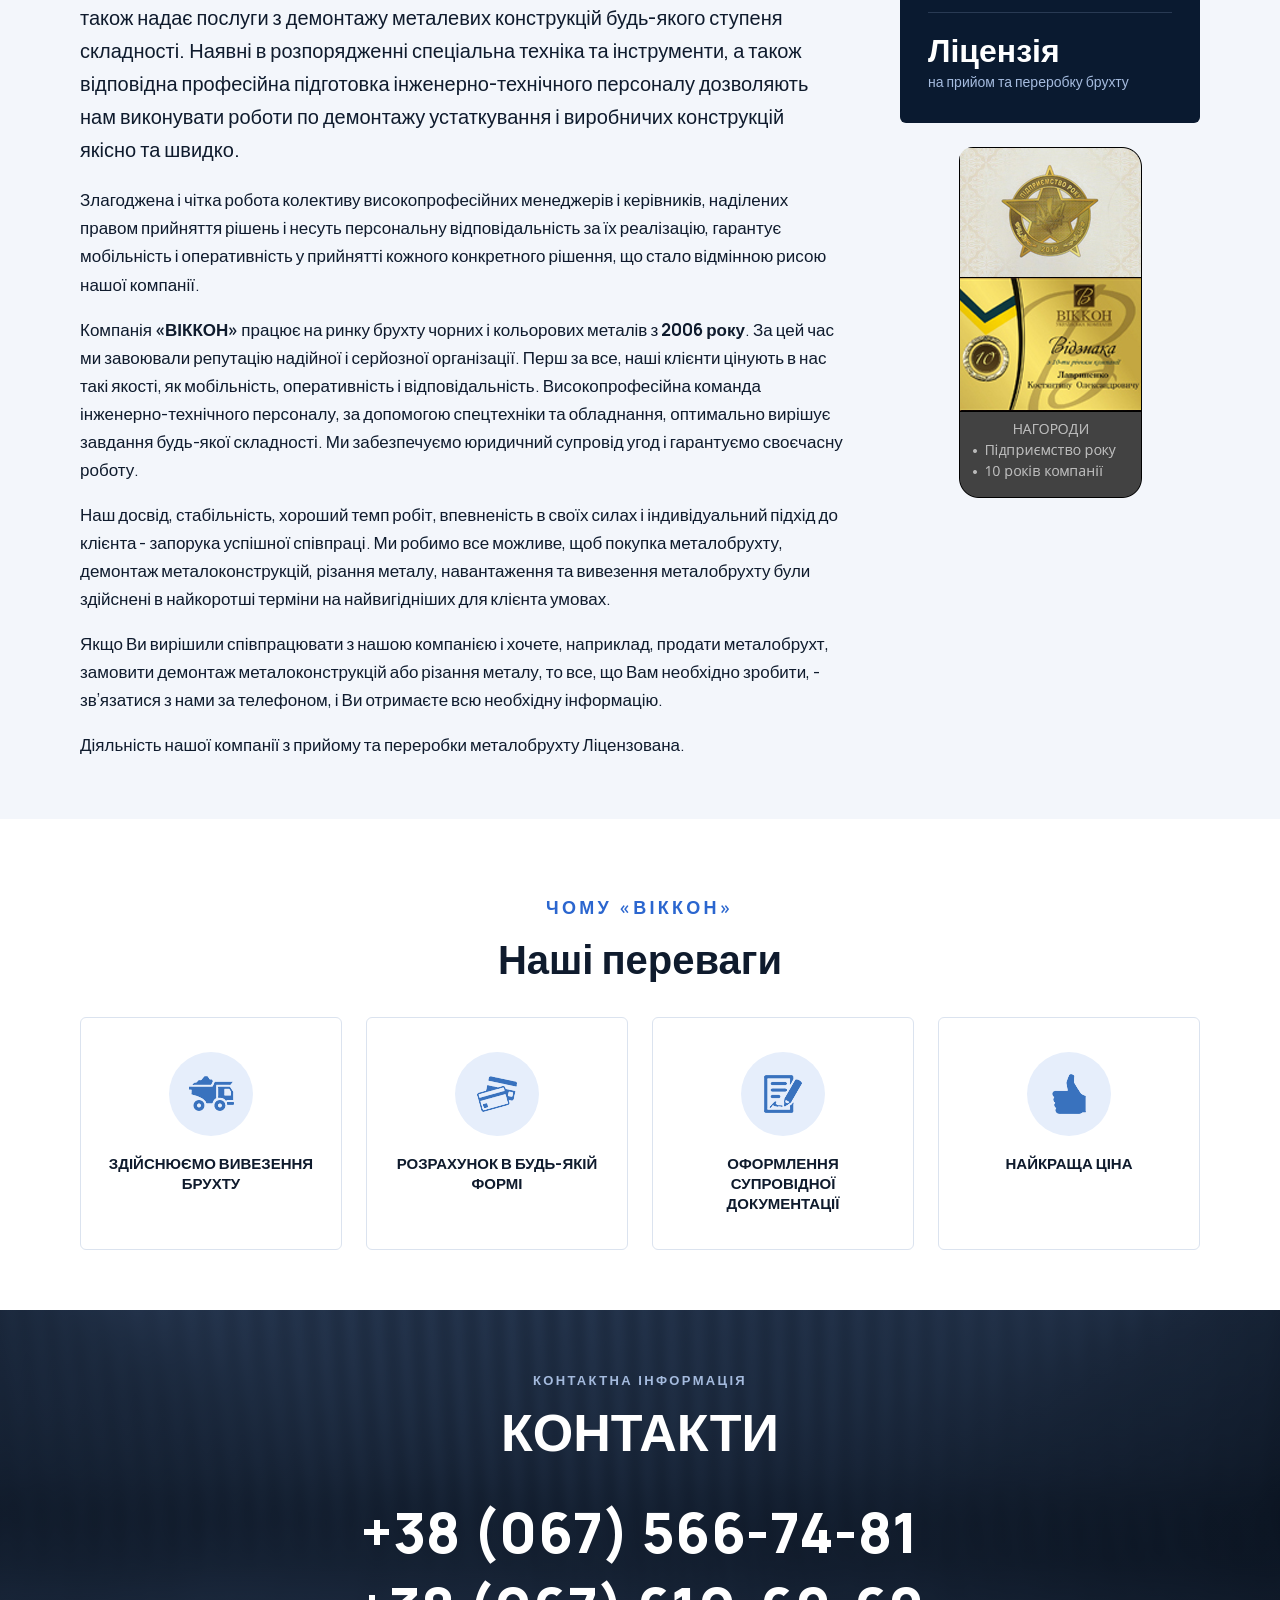
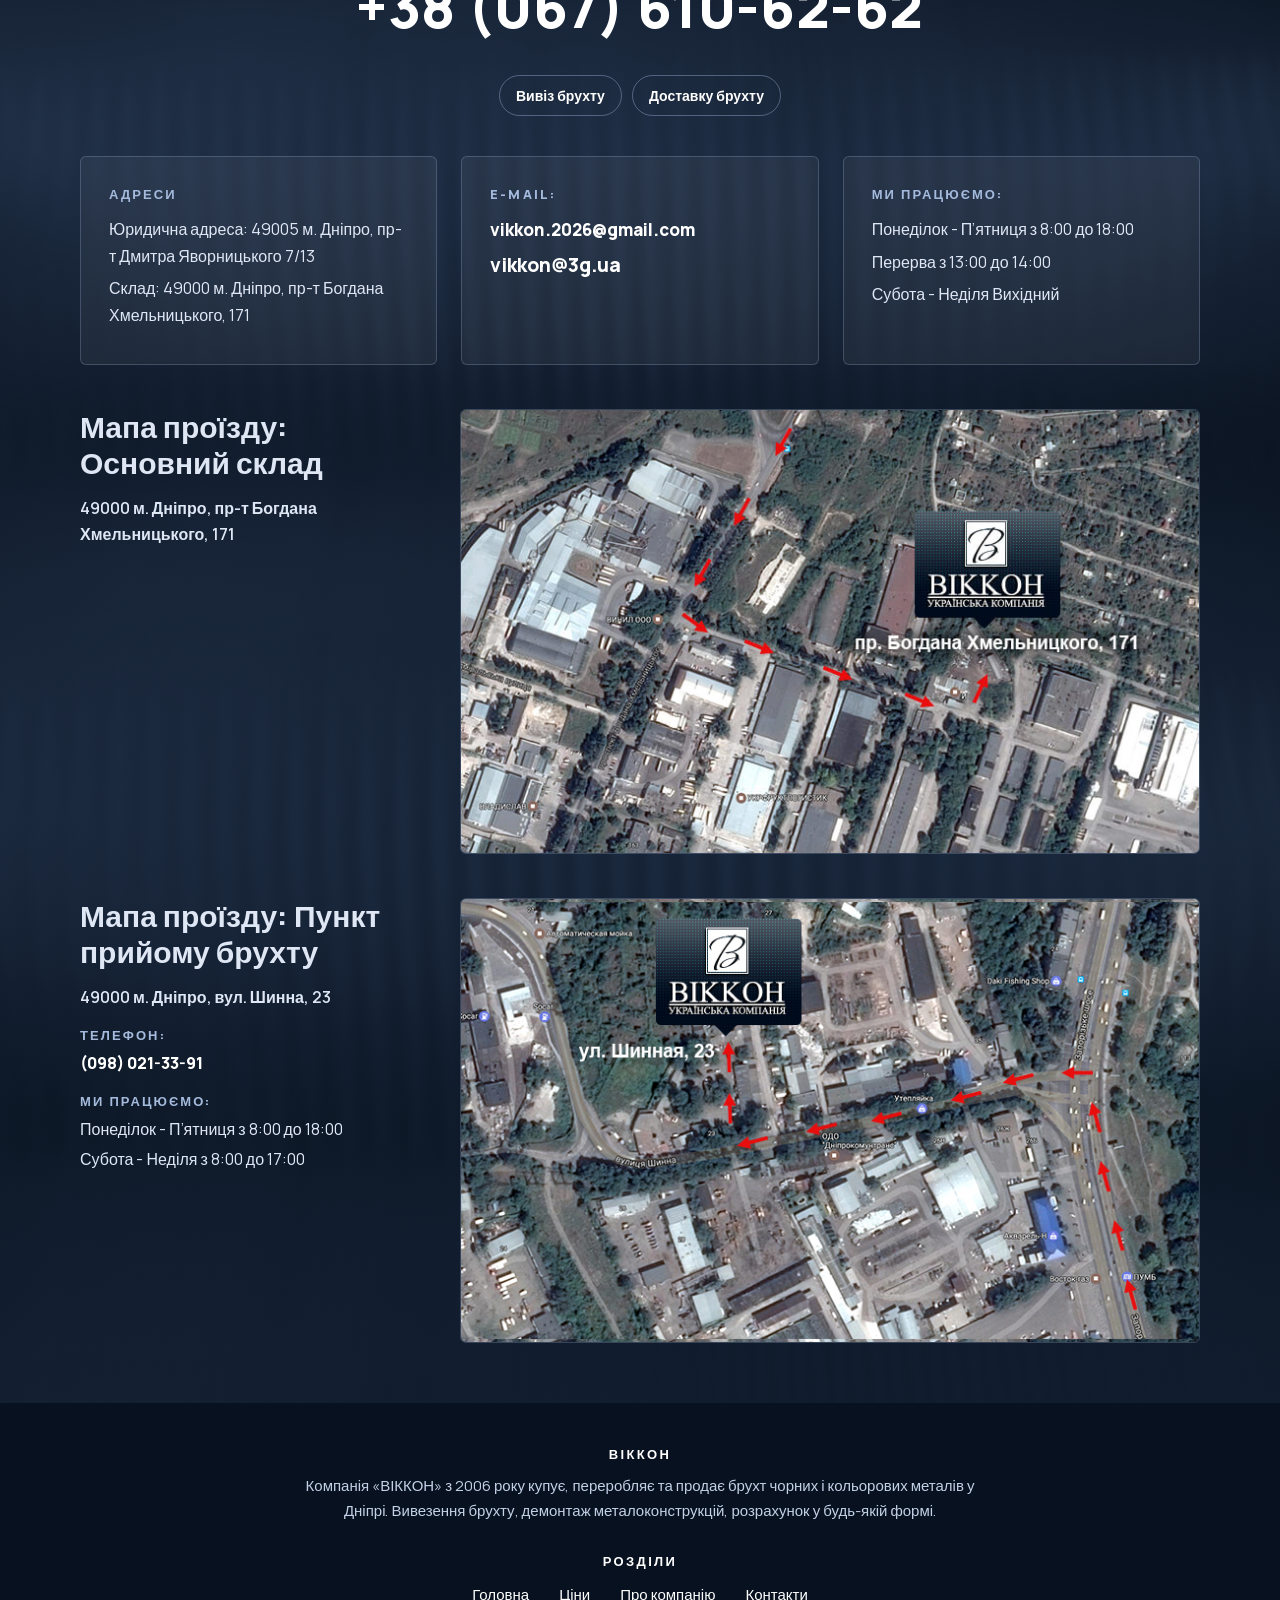
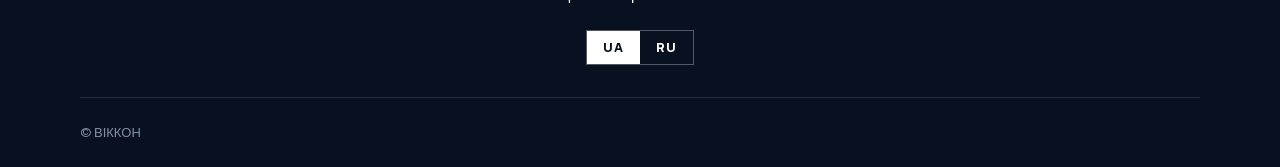
==== commit 3aed692f: "Переключатель языка перенесён в подвал, текст в шапке крупнее - Кнопка языка убрана из шапки; в подв" ====
--- a/index.html
+++ b/index.html
@@ -33,7 +33,6 @@
 				</ul>
 			</nav>
 			<a class="btn btn--sm nav-cta" href="tel:+380675667481"><svg width="16" height="16" viewBox="0 0 24 24" aria-hidden="true"><path d="M22 16.92v3a2 2 0 0 1-2.18 2 19.8 19.8 0 0 1-8.63-3.07 19.5 19.5 0 0 1-6-6A19.8 19.8 0 0 1 2.12 4.18 2 2 0 0 1 4.11 2h3a2 2 0 0 1 2 1.72c.13.96.36 1.9.7 2.81a2 2 0 0 1-.45 2.11L8.09 9.91a16 16 0 0 0 6 6l1.27-1.27a2 2 0 0 1 2.11-.45c.91.34 1.85.57 2.81.7A2 2 0 0 1 22 16.92z" fill="none" stroke="currentColor" stroke-width="2" stroke-linecap="round" stroke-linejoin="round"/></svg> <span>Зателефонувати</span></a>
-			<a class="lang" href="rus/" lang="ru" hreflang="ru" aria-label="Русская версия сайта">RU</a>
 			<button class="nav-toggle" type="button" aria-expanded="false" aria-controls="site-nav" aria-label="Меню"><span></span></button>
 		</div>
 	</header>
@@ -275,6 +274,10 @@
 					<li><a href="#about">Про компанію</a></li>
 					<li><a href="#contacts">Контакти</a></li>
 				</ul>
+				<div class="lang-toggle" role="group" aria-label="Мова сайту">
+					<a href="./" lang="uk" hreflang="uk" aria-current="true">UA</a>
+					<a href="rus/" lang="ru" hreflang="ru">RU</a>
+				</div>
 			</nav>
 			<div class="footer-bottom">
 				<span>&copy; ВІККОН</span>
--- a/assets/css/style.css
+++ b/assets/css/style.css
@@ -285,8 +285,9 @@
 	display: block;
 	padding: 10px 12px;
 	color: #fff;
-	font-size: 15px;
+	font-size: 17px;
 	font-weight: 600;
+	letter-spacing: 0.04em;
 	white-space: nowrap;
 }
 .site-nav a:hover {
@@ -296,45 +297,13 @@
 .site-nav a.is-active {
 	color: var(--blue-300);
 	box-shadow: inset 0 -2px 0 var(--blue-500);
-}
-
-/* Кнопка языка: одна кнопка с другим языком (на UA-странице — RU и наоборот).
-   На широких экранах стоит отдельно в самом правом углу окна. */
-.lang {
-	display: inline-flex;
-	flex: none;
-	align-items: center;
-	justify-content: center;
-	min-width: 46px;
-	height: var(--header-btn);
-	margin-left: 10px;
-	padding: 0 12px;
-	border: 1px solid rgba(255, 255, 255, 0.35);
-	color: #fff;
-	font-size: 13px;
-	font-weight: 800;
-	letter-spacing: 0.08em;
-	line-height: 1;
-	transition: background 0.2s, color 0.2s, border-color 0.2s;
-}
-.lang:hover {
-	border-color: #fff;
-	background: #fff;
-	color: var(--navy-950);
-}
-@media (min-width: 1360px) {
-	.lang {
-		position: absolute;
-		top: 50%;
-		right: max(24px, env(safe-area-inset-right));
-		margin: 0;
-		transform: translateY(-50%);
-	}
 }
 
 .site-header .nav-cta {
 	height: var(--header-btn);
 	padding-block: 0;
+	font-size: 15px;
+	letter-spacing: 0.05em;
 }
 
 .nav-toggle {
@@ -894,6 +863,29 @@
 	margin: 0;
 }
 
+/* Переключатель языка в подвале, под разделами */
+.lang-toggle {
+	display: inline-flex;
+	margin-top: 22px;
+	border: 1px solid rgba(255, 255, 255, 0.3);
+}
+.lang-toggle a {
+	padding: 10px 16px;
+	color: #fff;
+	font-size: 13px;
+	font-weight: 800;
+	letter-spacing: 0.08em;
+	line-height: 1;
+}
+.lang-toggle a:hover {
+	background: rgba(255, 255, 255, 0.12);
+	color: #fff;
+}
+.site-footer .lang-toggle a[aria-current="true"] {
+	background: #fff;
+	color: var(--navy-950);
+}
+
 .footer-bottom {
 	display: flex;
 	flex-wrap: wrap;
@@ -1265,17 +1257,7 @@
 		margin-left: auto;
 		padding-inline: 14px;
 	}
-	/* Кнопка языка — внутри раскрытого меню, под пунктами */
-	.lang {
-		order: 6;
-		margin: 0 0 14px;
-	}
-	.js .lang {
-		display: none;
-	}
-	.js .site-header.menu-open .lang {
-		display: inline-flex;
-	}
+
 	.site-nav {
 		flex-basis: 100%;
 		order: 5;
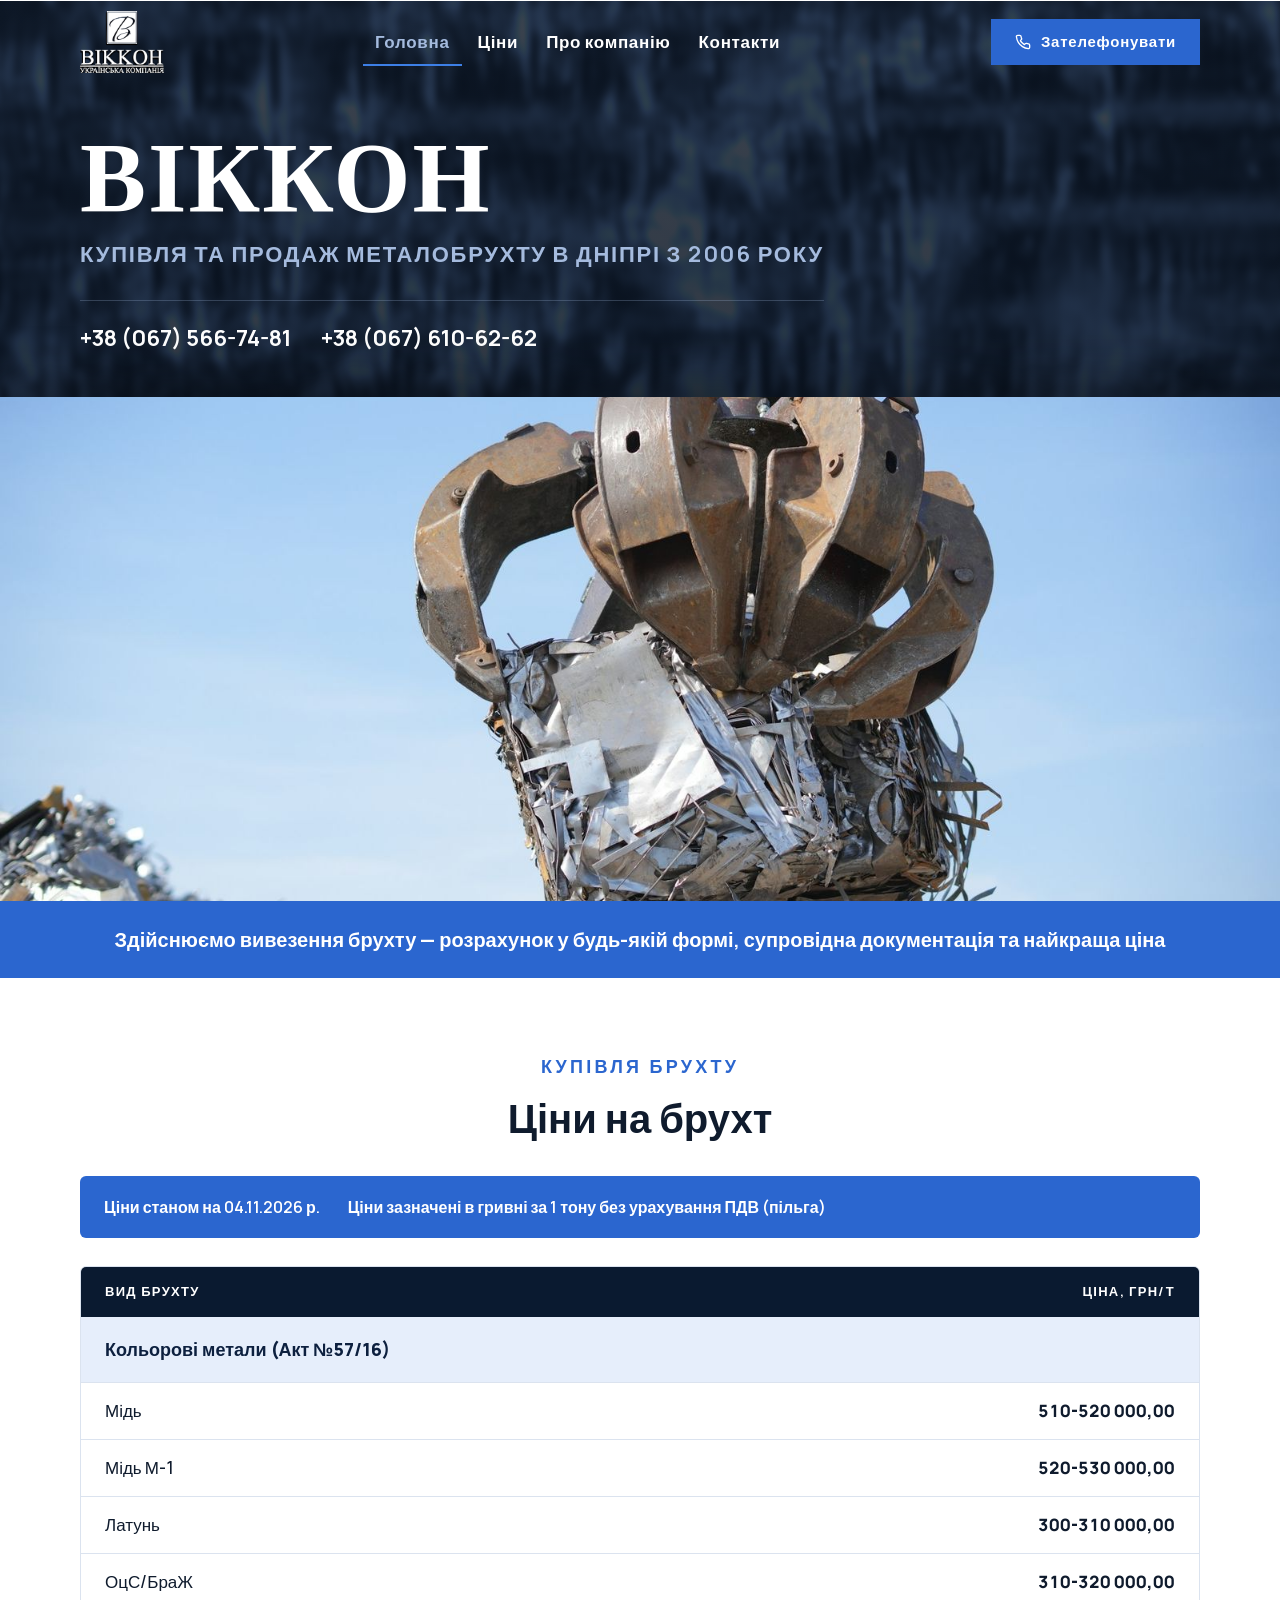
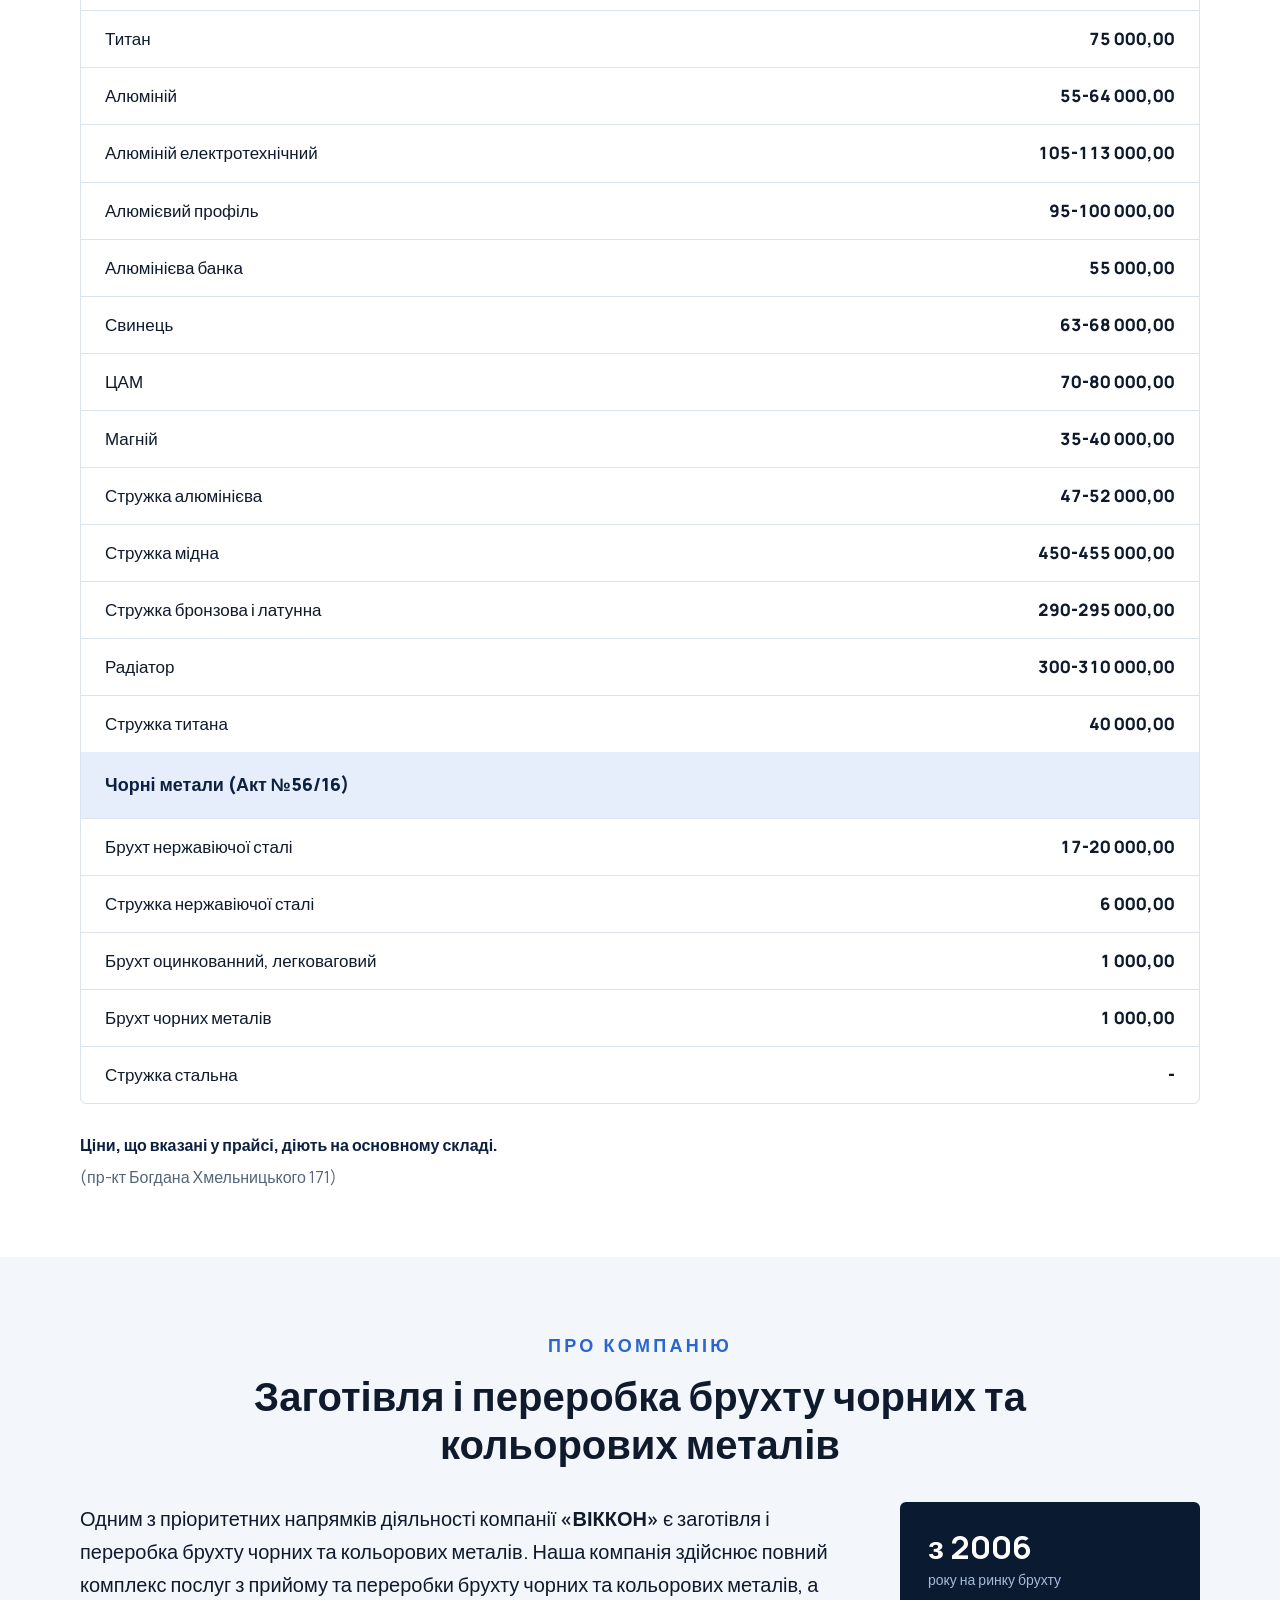
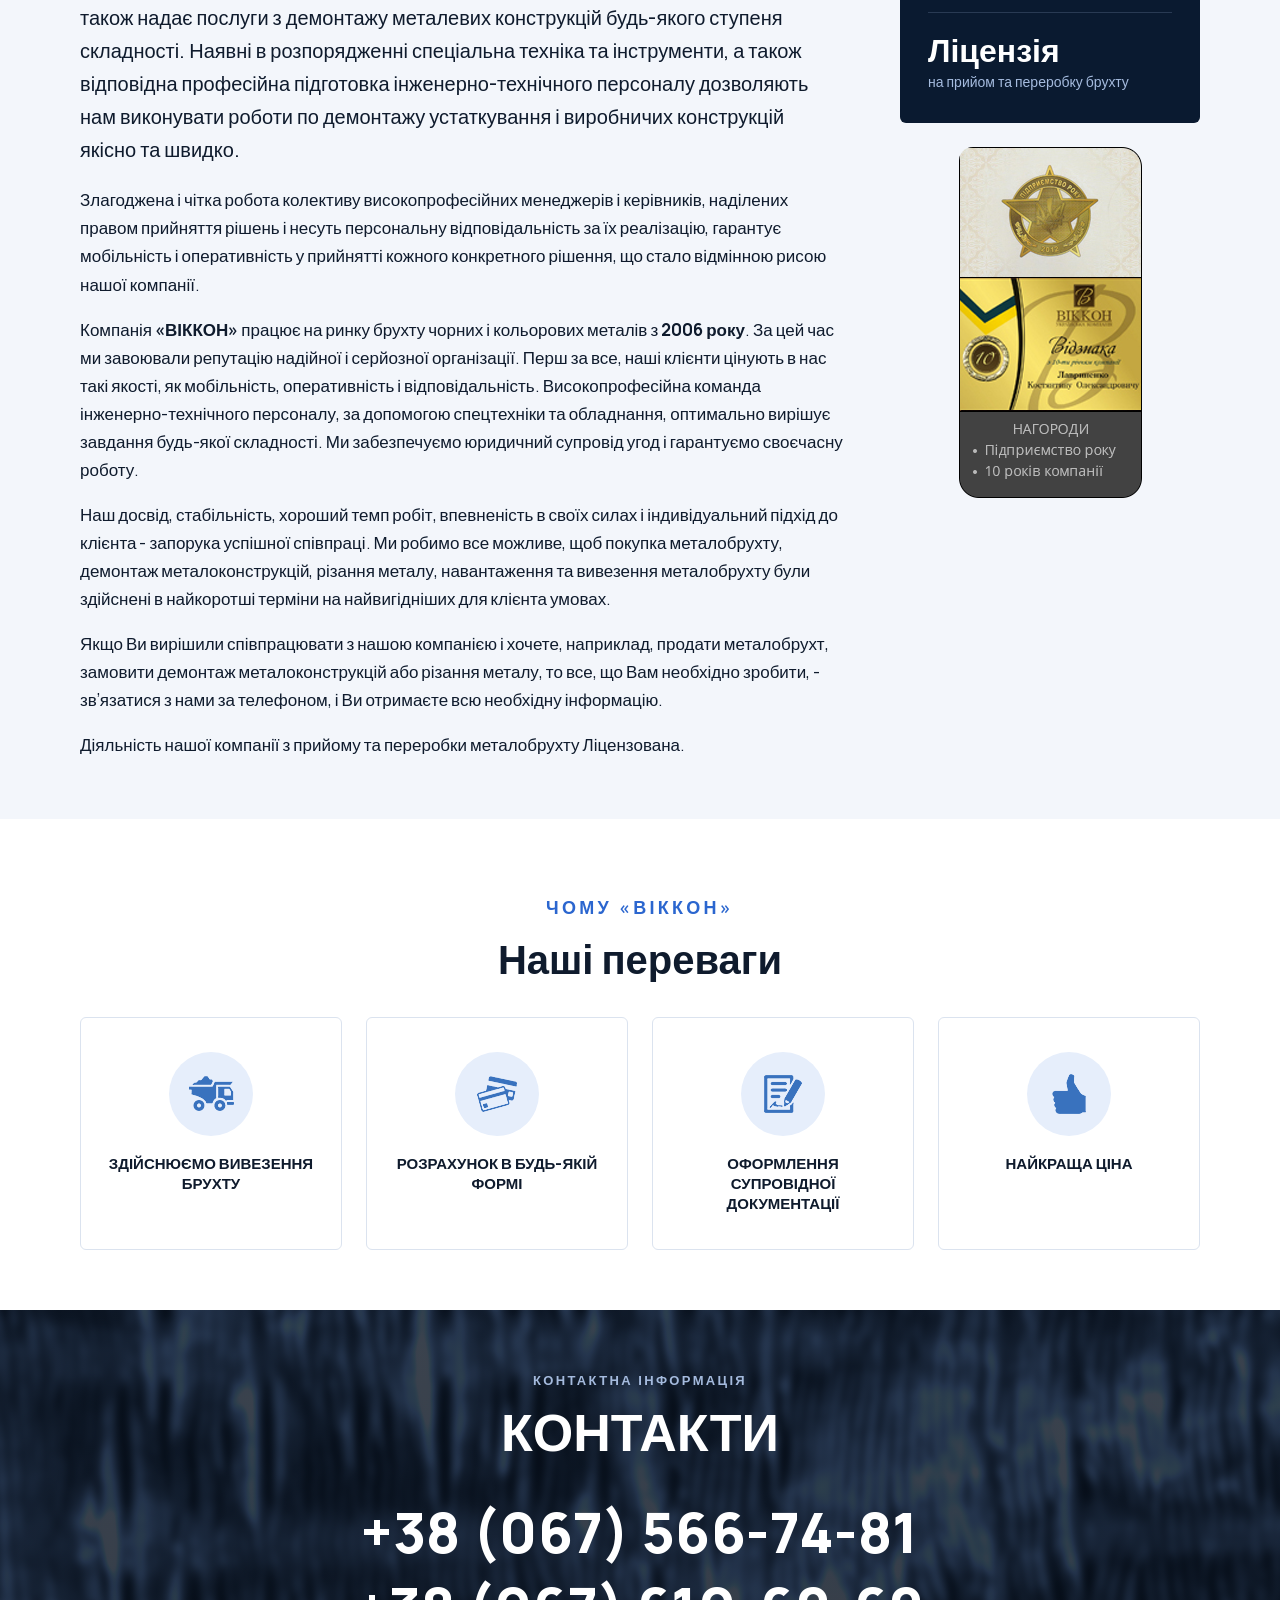
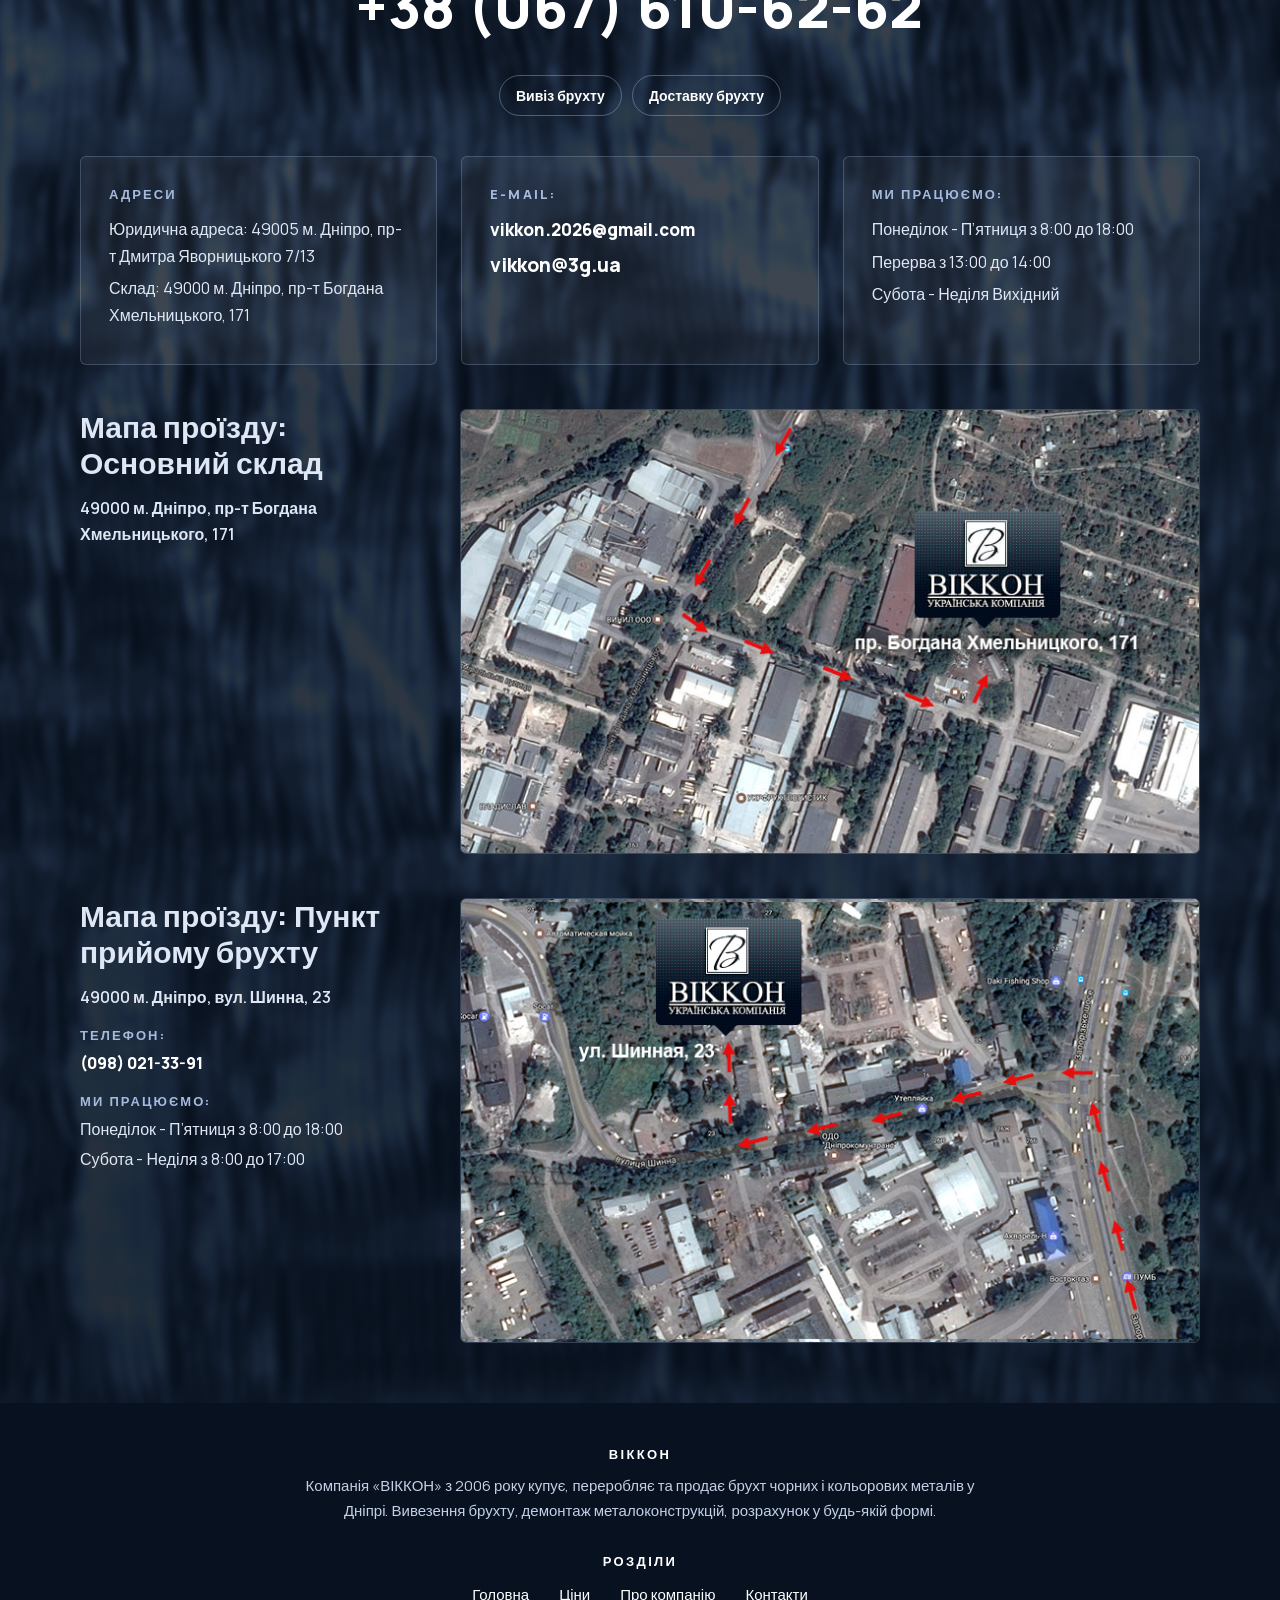
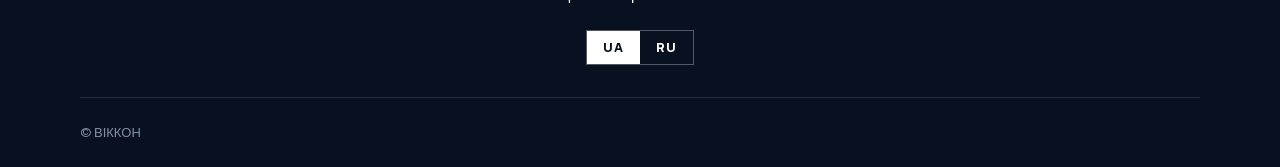
==== commit e662828c: "Новый фон и надёжное подключение фавикона - Фон первого экрана и блока контактов заменён на новое фо" ====
--- a/index.html
+++ b/index.html
@@ -8,7 +8,9 @@
 	<meta name="description" content="Компанія «ВІККОН» з 2006 року купує, переробляє та продає брухт чорних і кольорових металів у Дніпрі. Вивезення брухту, демонтаж металоконструкцій, розрахунок у будь-якій формі.">
 	<link rel="alternate" hreflang="uk" href="./">
 	<link rel="alternate" hreflang="ru" href="rus/">
-	<link rel="icon" href="favicon.ico" sizes="16x16 32x32 48x48" type="image/x-icon">
+	<link rel="icon" href="favicon.ico" sizes="any">
+	<link rel="icon" href="favicon-32.png" type="image/png" sizes="32x32">
+	<link rel="icon" href="favicon-192.png" type="image/png" sizes="192x192">
 	<link rel="apple-touch-icon" href="apple-touch-icon.png">
 	<link rel="preload" href="assets/fonts/manrope-cyrillic.woff2" as="font" type="font/woff2" crossorigin>
 	<link rel="stylesheet" href="assets/css/style.css">
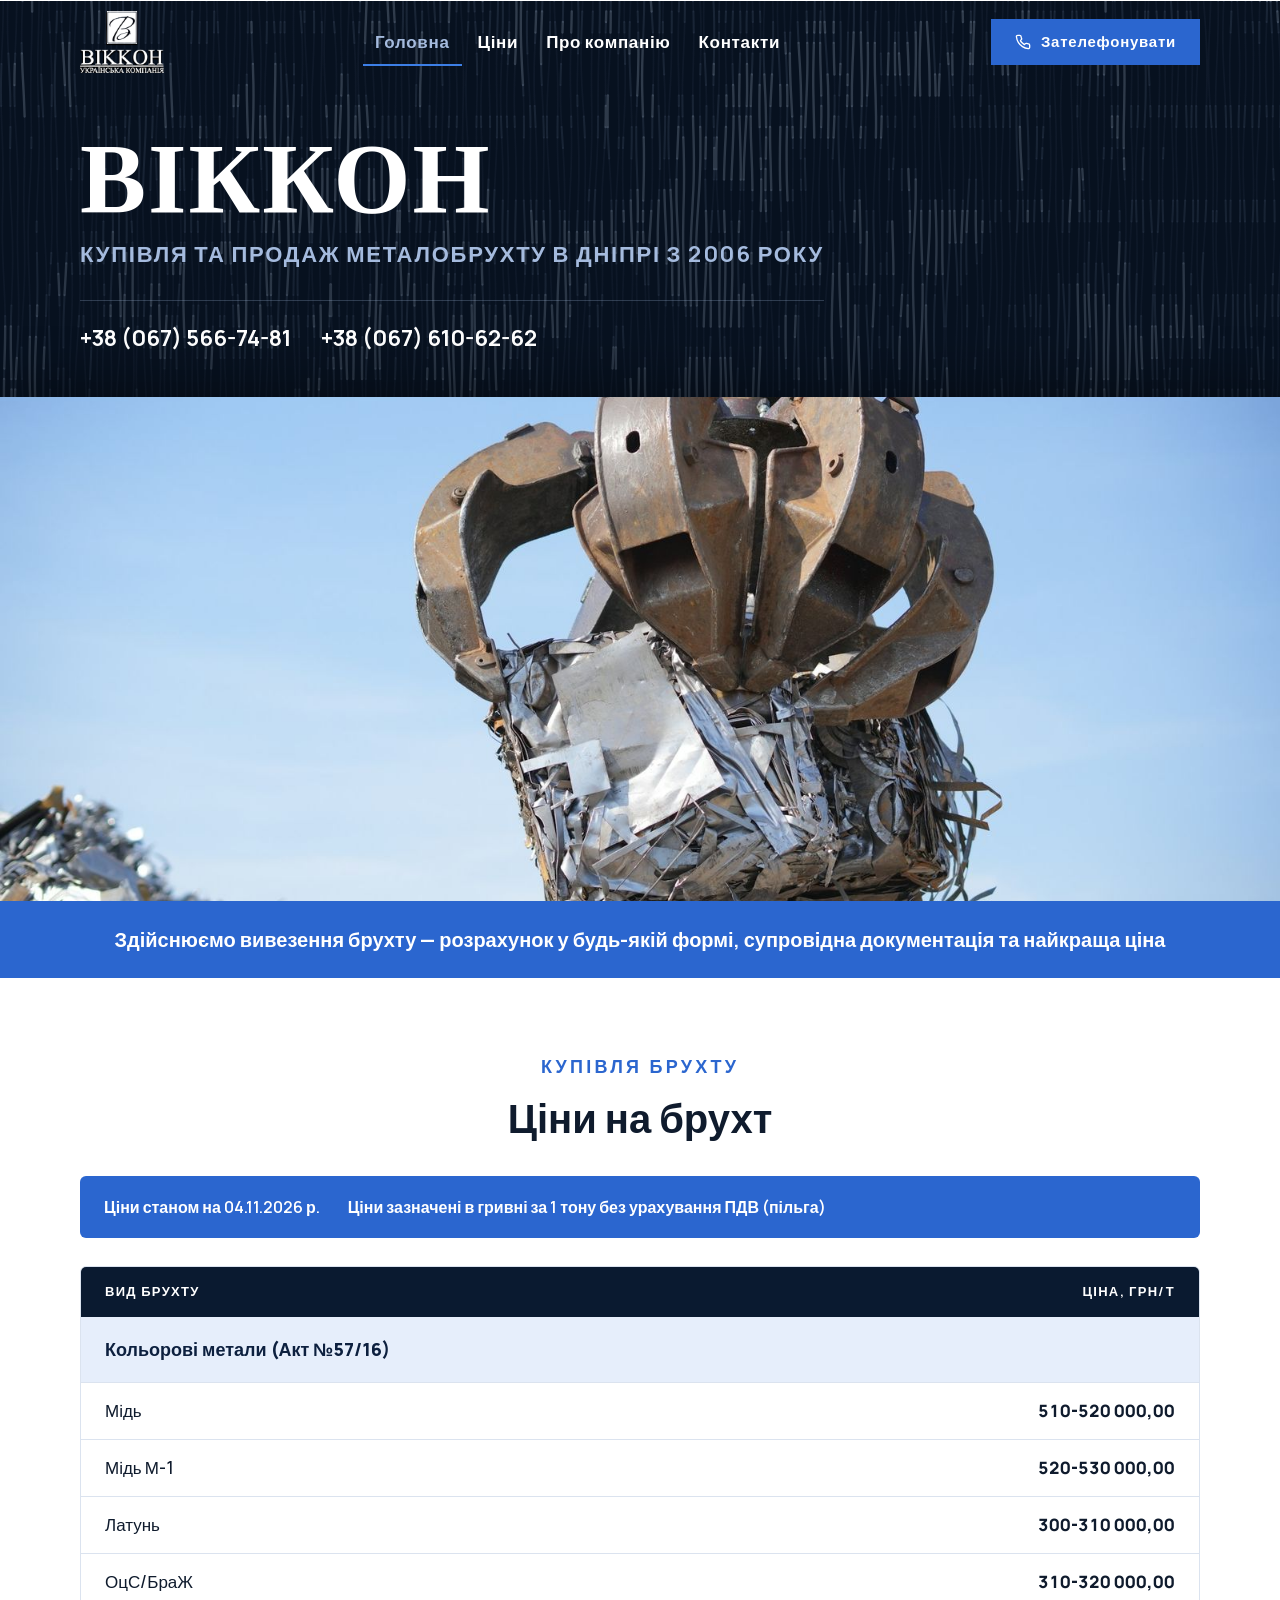
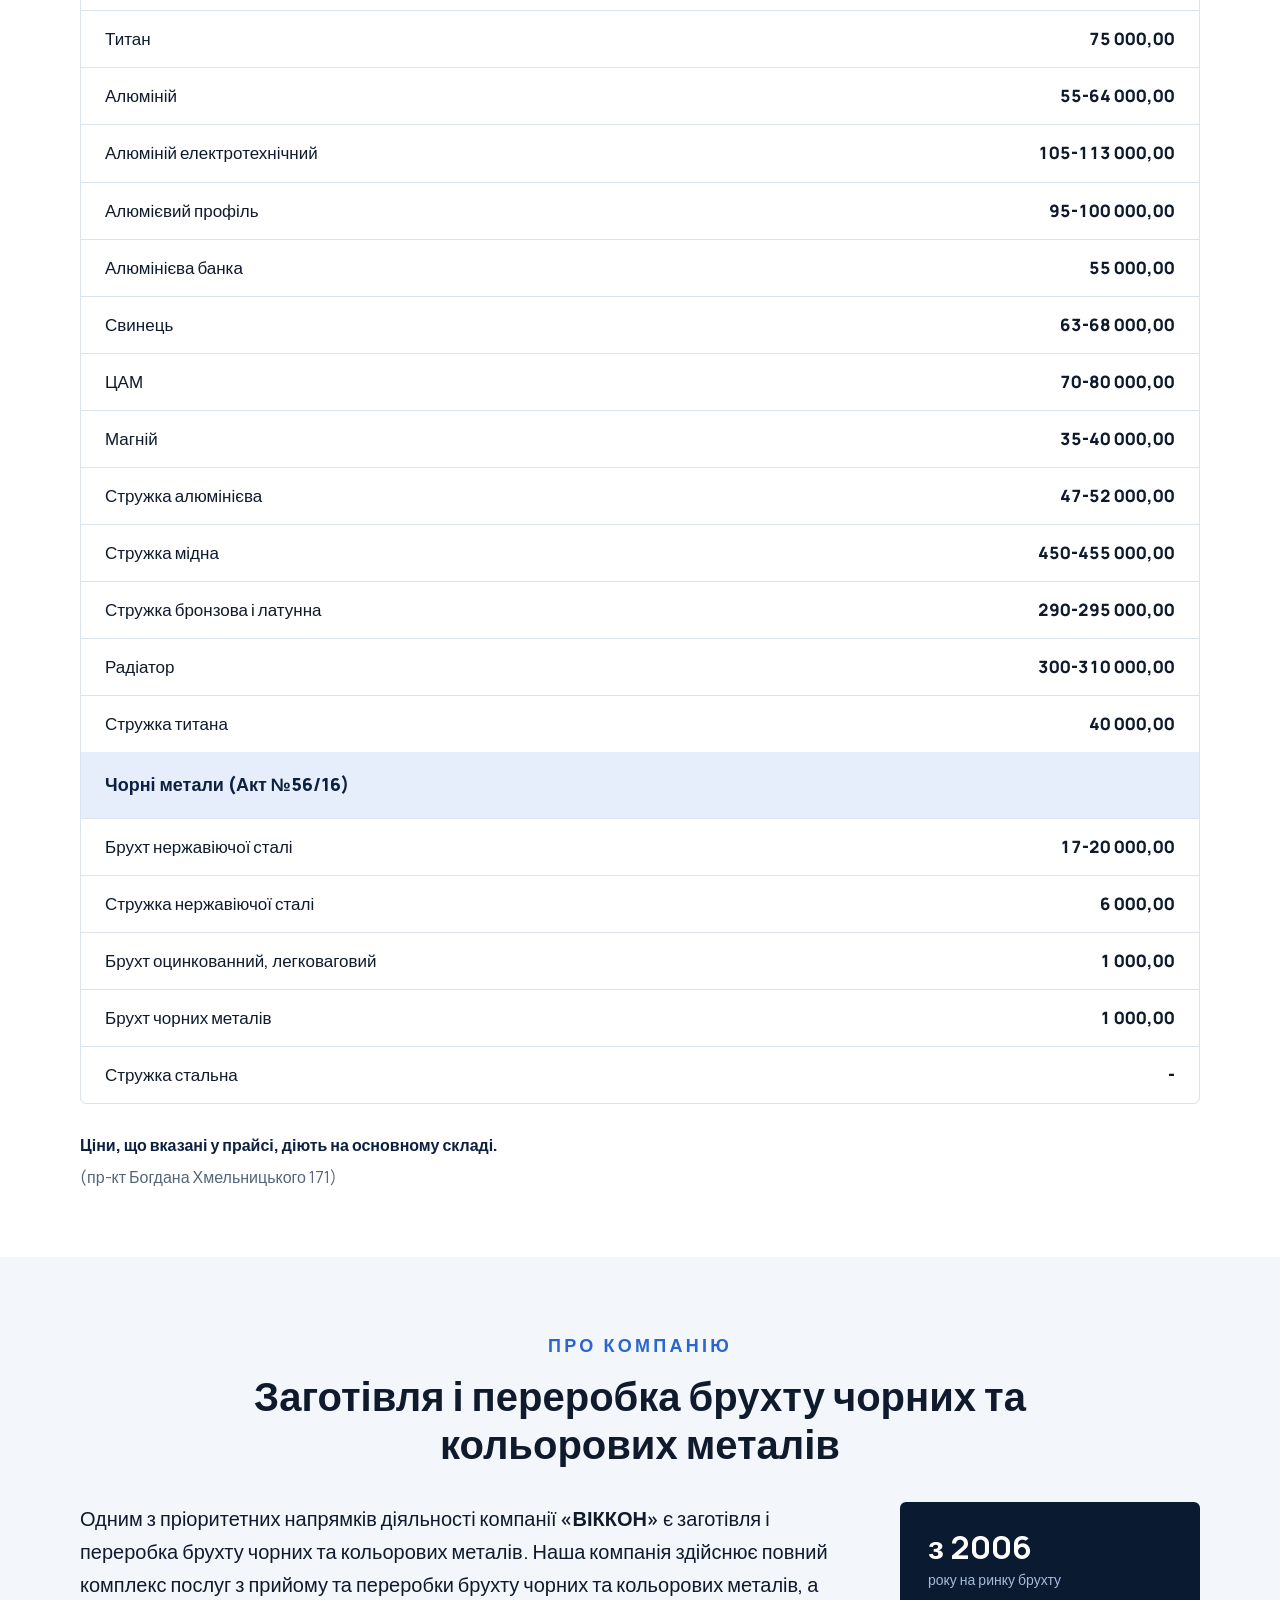
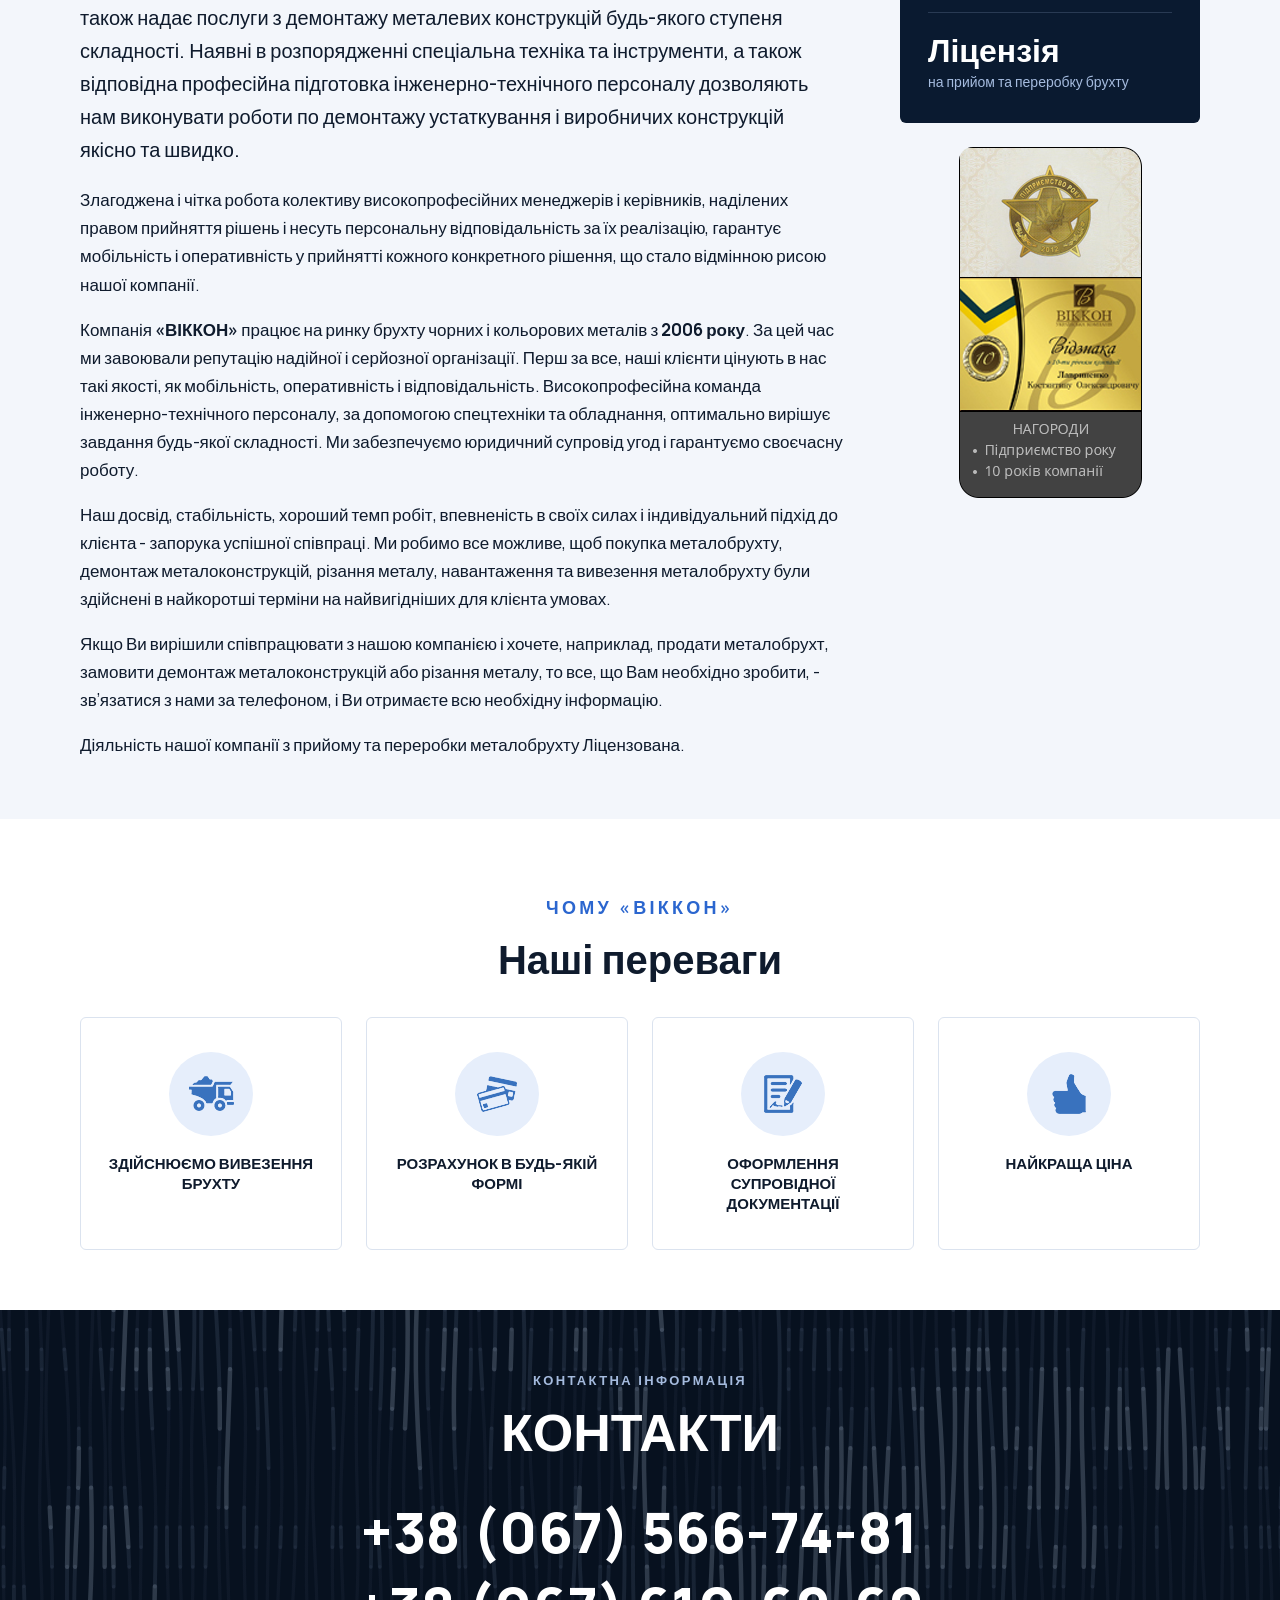
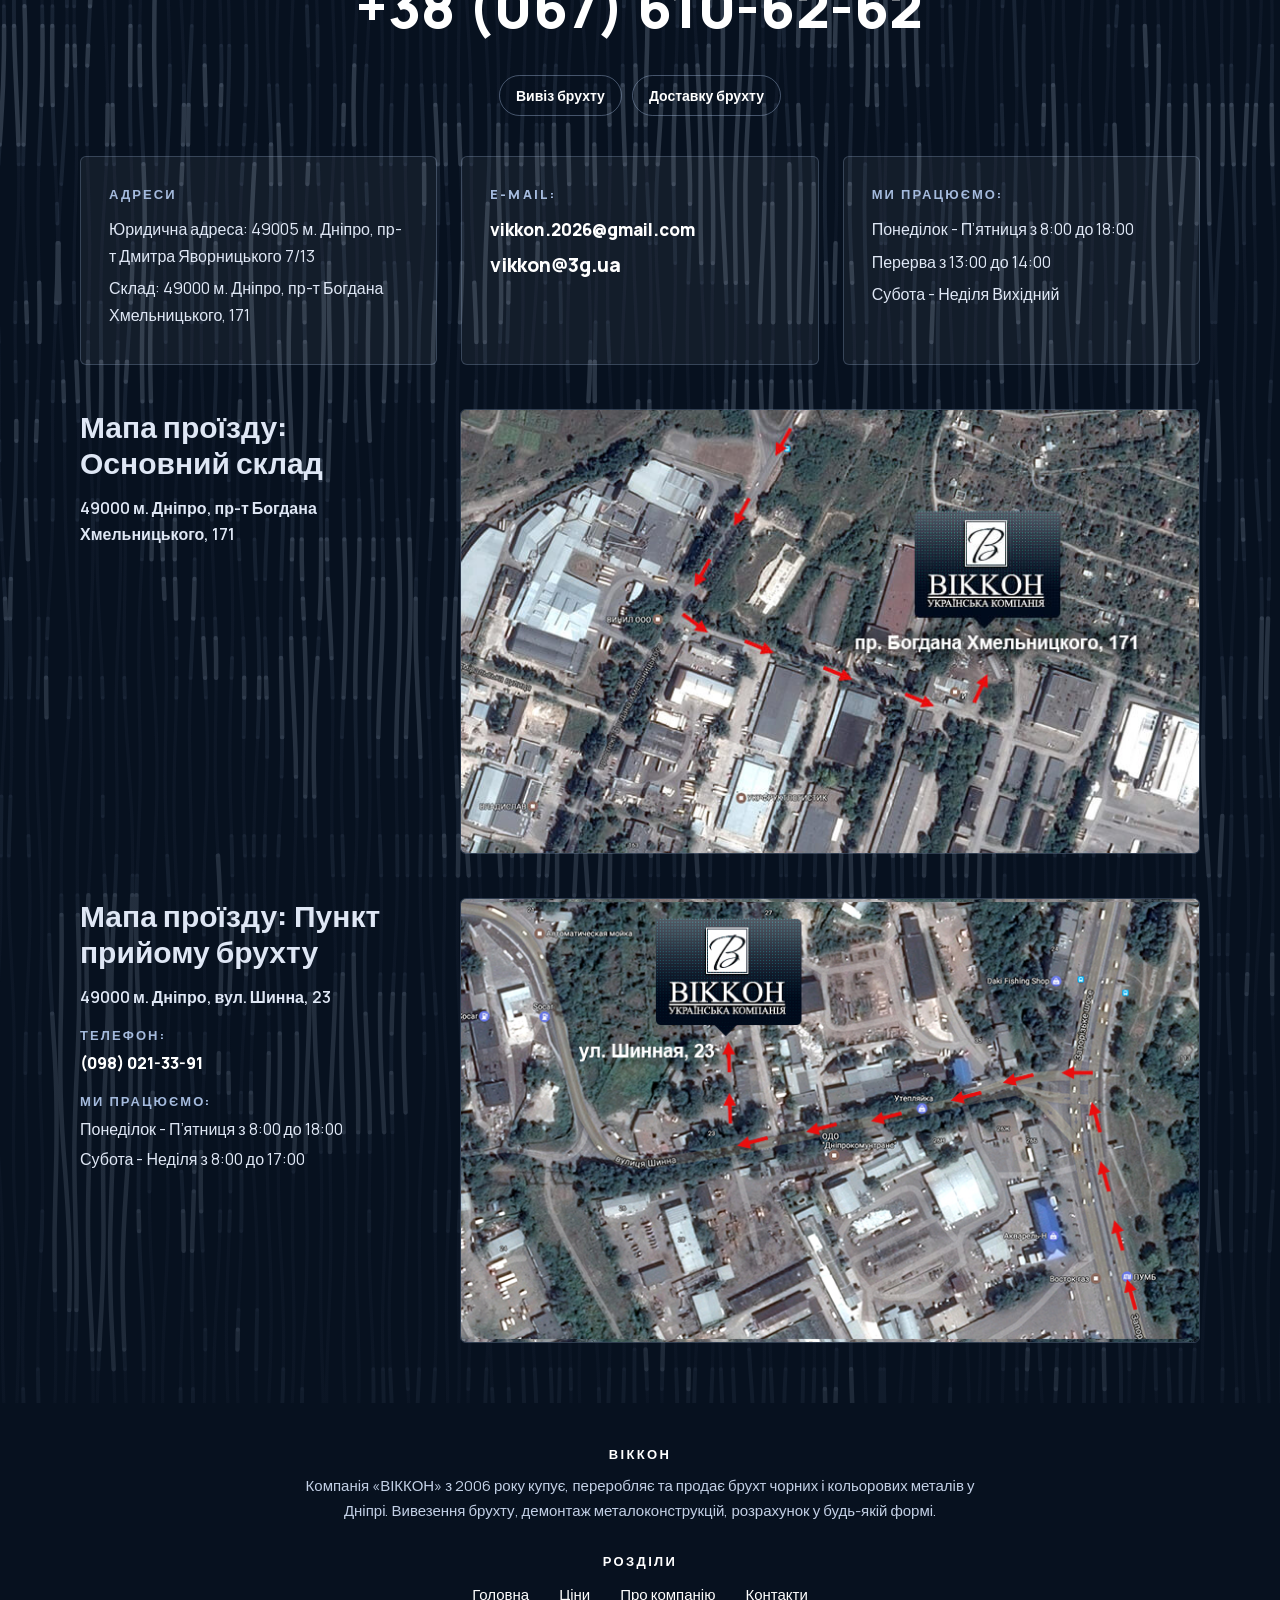
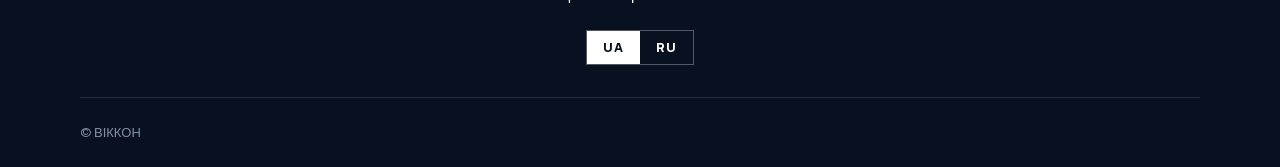
==== commit e1a5dc79: "Название шрифтом Garamond, фон — векторные металлические полосы - «ВІККОН» в первом экране набран Ga" ====
--- a/index.html
+++ b/index.html
@@ -13,6 +13,7 @@
 	<link rel="icon" href="favicon-192.png" type="image/png" sizes="192x192">
 	<link rel="apple-touch-icon" href="apple-touch-icon.png">
 	<link rel="preload" href="assets/fonts/manrope-cyrillic.woff2" as="font" type="font/woff2" crossorigin>
+	<link rel="preload" href="assets/fonts/eb-garamond-cyrillic.woff2" as="font" type="font/woff2" crossorigin>
 	<link rel="stylesheet" href="assets/css/style.css">
 	<script>document.documentElement.classList.add('js');</script>
 	<script src="assets/js/site.js" defer></script>
--- a/assets/css/style.css
+++ b/assets/css/style.css
@@ -38,6 +38,24 @@
 	font-weight: 400 800;
 	font-display: swap;
 	src: url(../fonts/manrope-latin.woff2) format("woff2");
+	unicode-range: U+0000-00FF, U+0131, U+0152-0153, U+02BB-02BC, U+02C6, U+02DA, U+02DC, U+0304, U+0308, U+0329, U+2000-206F, U+20AC, U+2122, U+2191, U+2193, U+2212, U+2215, U+FEFF, U+FFFD;
+}
+
+/* Garamond для названия компании в первом экране (самохостинг EB Garamond) */
+@font-face {
+	font-family: "EB Garamond";
+	font-style: normal;
+	font-weight: 700;
+	font-display: swap;
+	src: url(../fonts/eb-garamond-cyrillic.woff2) format("woff2");
+	unicode-range: U+0301, U+0400-045F, U+0490-0491, U+04B0-04B1, U+2116;
+}
+@font-face {
+	font-family: "EB Garamond";
+	font-style: normal;
+	font-weight: 700;
+	font-display: swap;
+	src: url(../fonts/eb-garamond-latin.woff2) format("woff2");
 	unicode-range: U+0000-00FF, U+0131, U+0152-0153, U+02BB-02BC, U+02C6, U+02DA, U+02DC, U+0304, U+0308, U+0329, U+2000-206F, U+20AC, U+2122, U+2191, U+2193, U+2212, U+2215, U+FEFF, U+FFFD;
 }
 
@@ -200,10 +218,10 @@
 	flex: none;
 }
 
-/* ---------- Металлический паттерн (hero, шапка, блок с телефонами) ---------- */
-
-/* Фото мятого металла: размыто, полупрозрачно и окрашено в синий тон сайта.
-   Сам файл не меняется — всё делается слоями CSS. */
+/* ---------- Металлический фон (первый экран, шапка, блок контактов) ---------- */
+
+/* Не фотография, а векторный рисунок: тёмный фон и более светлые полосы-пластины,
+   снятые как трафарет с фото металла. Фон статичный, при прокрутке не меняется. */
 .metal {
 	position: relative;
 	isolation: isolate;
@@ -214,27 +232,19 @@
 .metal::after {
 	content: "";
 	position: absolute;
-	inset: -14px;
+	inset: 0;
 	pointer-events: none;
 }
 .metal::before {
 	z-index: -2;
-	background: url(../img/theme/metal-pattern.jpg) center / cover no-repeat;
-	/* серое фото → синий тон сайта, лёгкое размытие */
-	filter: blur(4px) grayscale(1) sepia(1) hue-rotate(178deg) saturate(1.7) brightness(0.85);
-	opacity: 0.34;
+	background: var(--navy-950) url(../img/theme/metal-lines.svg) center / cover no-repeat;
 }
 .metal::after {
 	z-index: -1;
-	background: linear-gradient(180deg, rgba(7, 17, 31, 0.25), rgba(7, 17, 31, 0.6));
+	background: linear-gradient(180deg, rgba(7, 17, 31, 0.1), rgba(7, 17, 31, 0.5));
 }
 .metal > .container {
 	position: relative;
-}
-/* В первом экране паттерн гаснет по мере прокрутки (--scroll: 0 → 1 ставит site.js) */
-.hero.metal::before,
-.page-hero.metal::before {
-	opacity: calc(0.34 * (1 - var(--scroll, 0)));
 }
 
 /* ---------- Шапка ---------- */
@@ -395,7 +405,7 @@
 	gap: clamp(6px, 1.4vh, 16px);
 }
 .hero-name {
-	font-family: Georgia, "Times New Roman", serif;
+	font-family: "EB Garamond", Garamond, serif;
 	font-size: clamp(44px, min(9vw, 11vh), 116px);
 	font-weight: 700;
 	letter-spacing: 0.02em;
